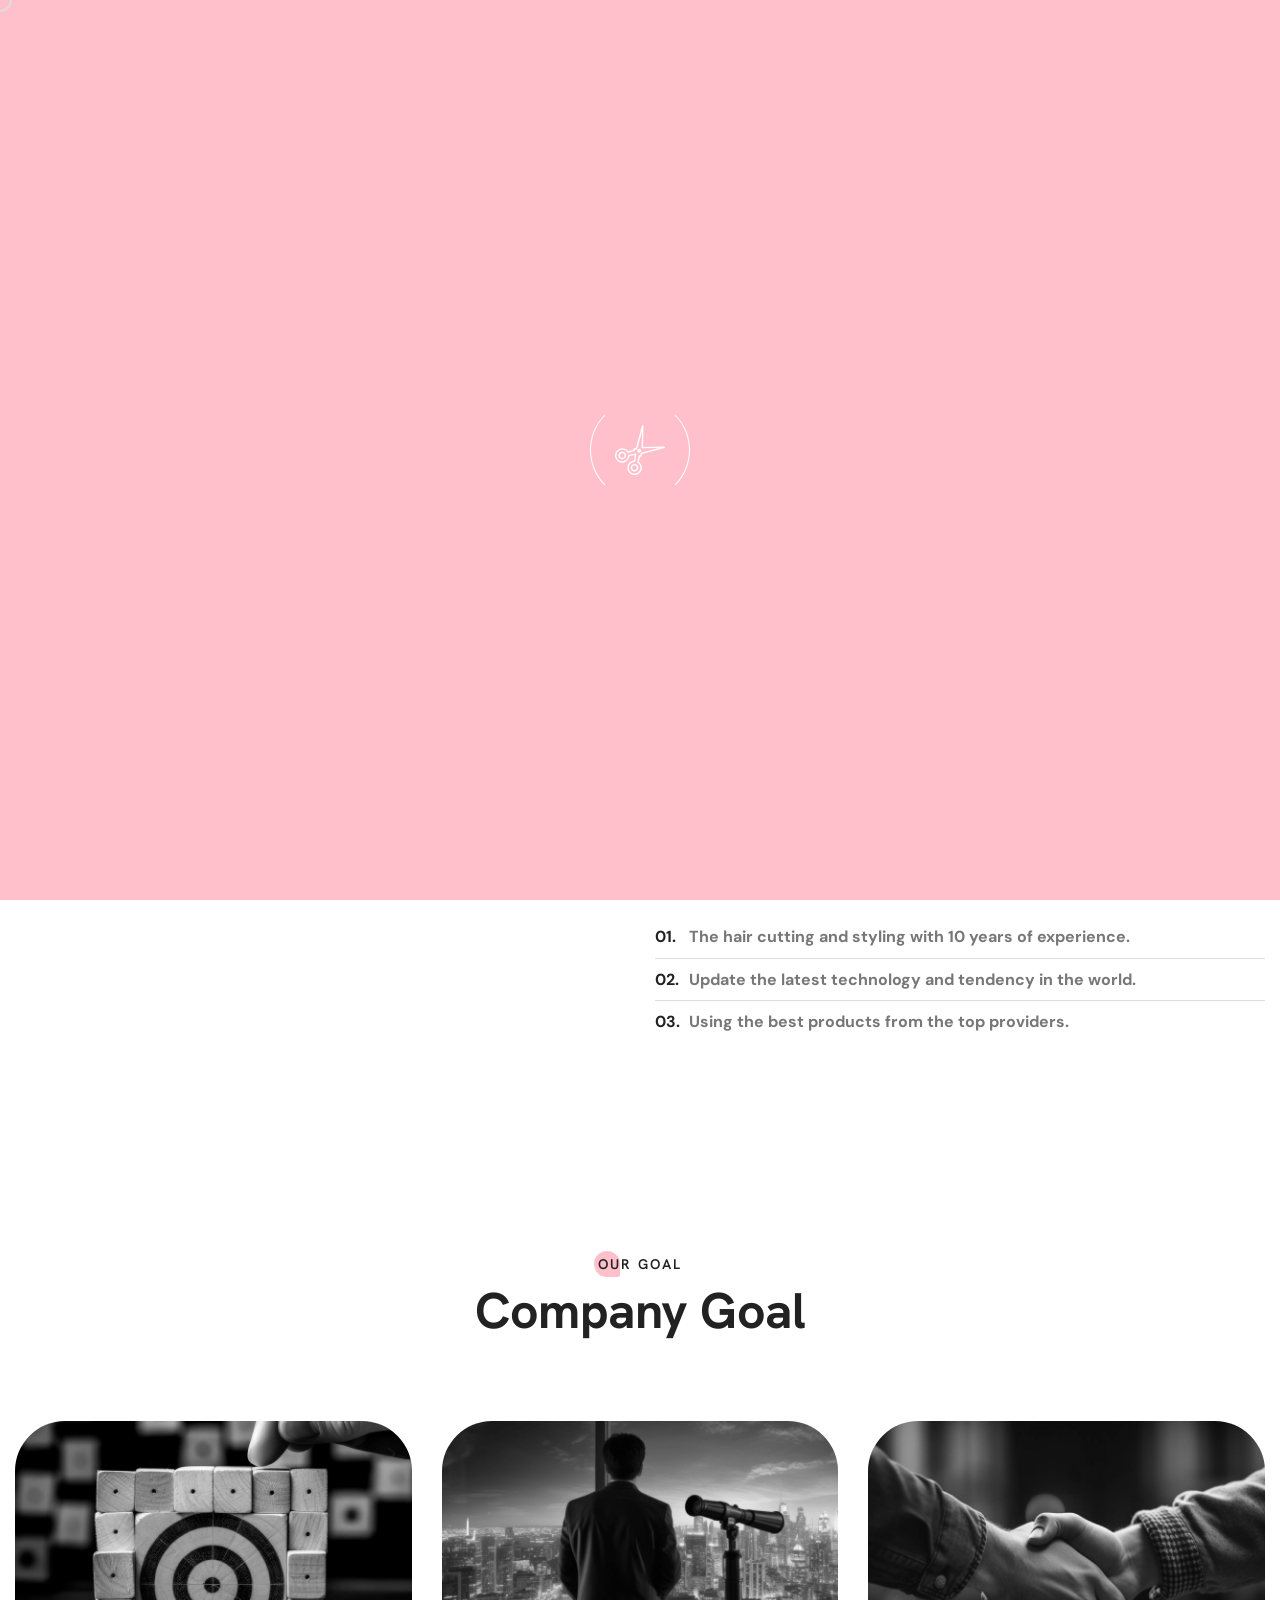
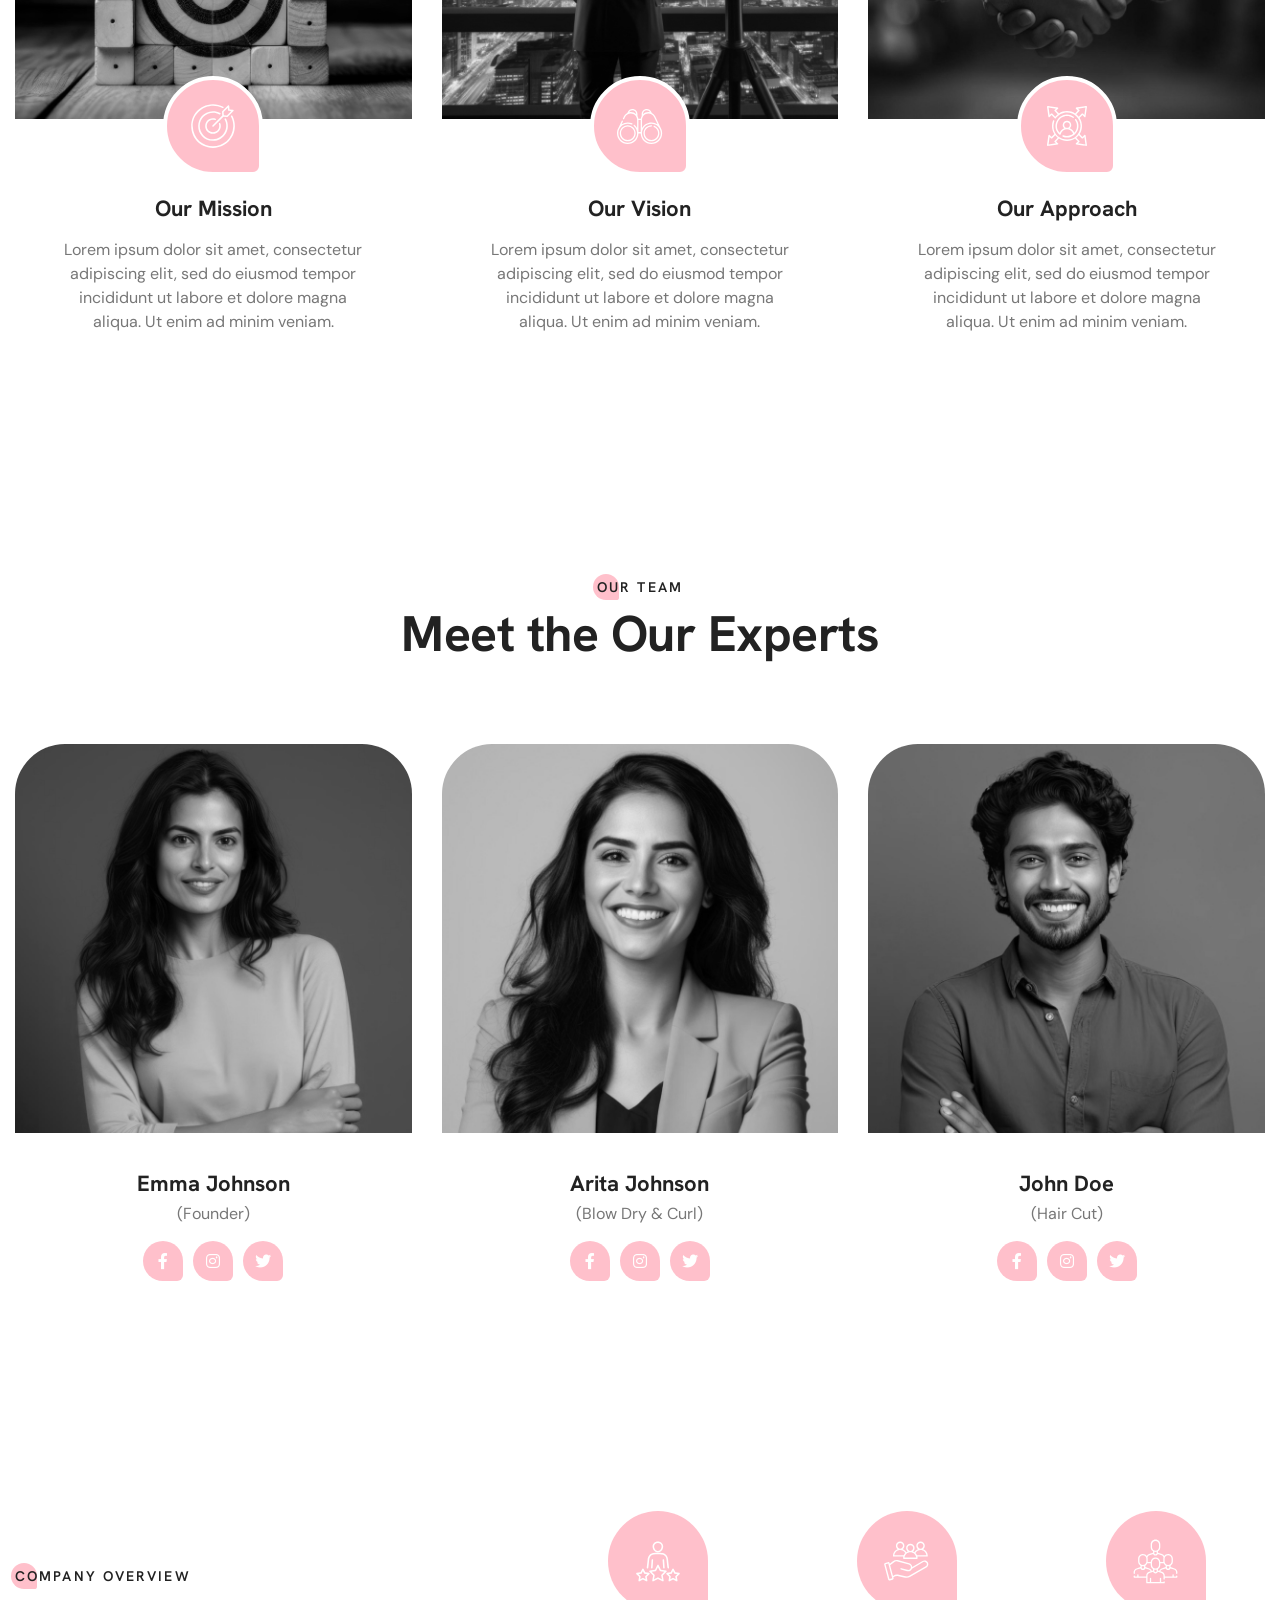
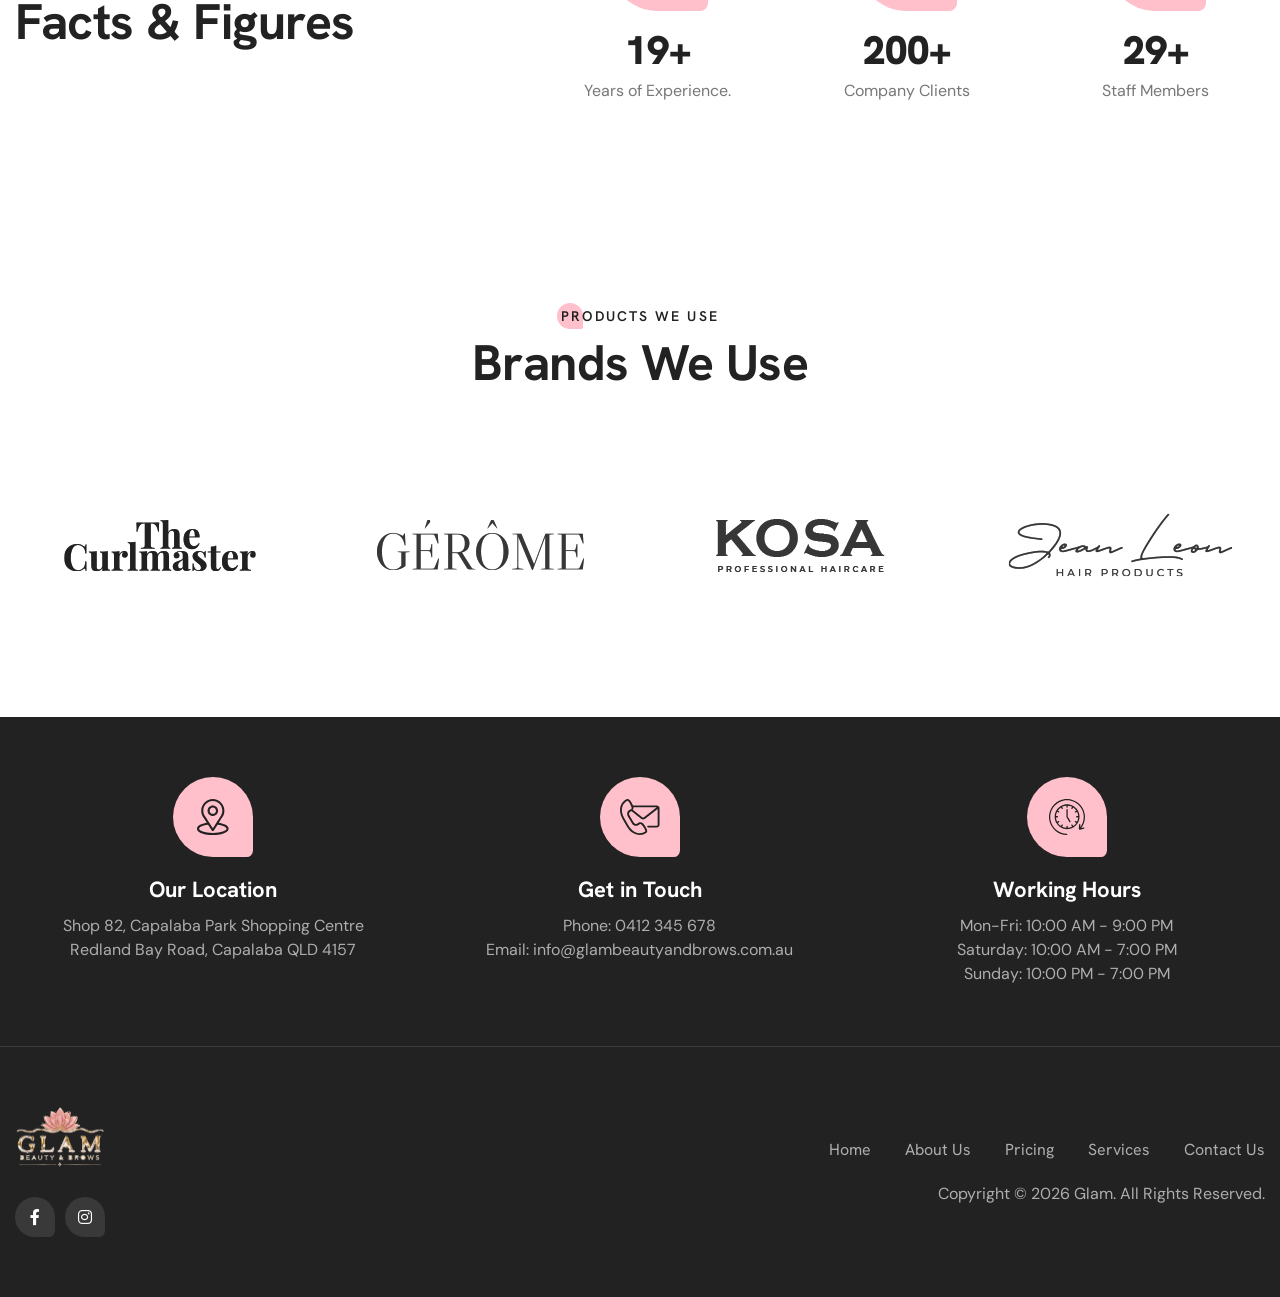
==== about.html @ 135f9e1b "Initial commit" ====
<!doctype html>
<html lang="zxx">
  <head>
    <!-- Meta -->
    <meta charset="utf-8" />
    <meta http-equiv="X-UA-Compatible" content="IE=edge" />
    <meta name="viewport" content="width=device-width, initial-scale=1.0" />
    <meta
      name="description"
      content="Learn about Glam Beauty & Brows — our story, mission, vision and the expert team behind your favorite beauty salon."
    />
    <meta name="keywords" content="" />
    <meta name="author" content="Digital Marketers Perth" />
    <!-- Page Title -->
    <title>Glam - Beauty & Brows</title>
    <!-- Favicon Icon -->
    <link rel="shortcut icon" type="image/x-icon" href="images/Glam Logo.png" />
    <!-- Google Fonts css-->
    <link rel="preconnect" href="https://fonts.googleapis.com" />
    <link rel="preconnect" href="https://fonts.gstatic.com" crossorigin="" />
    <link
      href="https://fonts.googleapis.com/css2?family=DM+Sans:opsz,wght@9..40,400;9..40,500;9..40,600;9..40,700&amp;family=Hanken+Grotesk:wght@400;500;600;700&amp;display=swap"
      rel="stylesheet"
    />
    <!-- Bootstrap css -->
    <link href="css/bootstrap.min.css" rel="stylesheet" media="screen" />
    <!-- SlickNav css -->
    <link href="css/slicknav.min.css" rel="stylesheet" />
    <!-- Swiper css -->
    <link rel="stylesheet" href="css/swiper-bundle.min.css" />
    <!-- Font Awesome icon css-->
    <link href="css/all.min.css" rel="stylesheet" media="screen" />
    <!-- Animated css -->
    <link href="css/animate.css" rel="stylesheet" />
    <!-- Magnific css -->
    <link href="css/magnific-popup.css" rel="stylesheet" />
    <!-- Main custom css -->
    <link href="css/custom.css" rel="stylesheet" media="screen" />
    <!-- HTML5 shim and Respond.js for IE8 support of HTML5 elements and media queries -->
    <!-- WARNING: Respond.js doesn't work if you view the page via file:// -->
    <!--[if lt IE 9]>
      <script src="https://oss.maxcdn.com/html5shiv/3.7.2/html5shiv.min.js"></script>
      <script src="https://oss.maxcdn.com/respond/1.4.2/respond.min.js"></script>
    <![endif]-->
  </head>

  <body class="tt-magic-cursor">
    <!-- Preloader Start -->
    <div class="preloader">
      <div class="loading-container">
        <div class="loading"></div>
        <div id="loading-icon"><img src="images/loader.svg" alt="" /></div>
      </div>
    </div>
    <!-- Preloader End -->

    <!-- Magic Cursor Start -->
    <div id="magic-cursor">
      <div id="ball"></div>
    </div>
    <!-- Magic Cursor End -->

    <!-- Header Start -->
    <header class="main-header">
      <div class="header-sticky">
        <nav class="navbar navbar-expand-lg">
          <div class="container">
            <!-- Logo Start -->
            <a class="navbar-brand" href="index.html">
              <img src="images/Glam%20Logo.png" alt="Glam Beauty &amp; Brows" />
            </a>
            <!-- Logo End -->

            <!-- Main Menu start -->
            <div class="collapse navbar-collapse main-menu">
              <ul class="navbar-nav mr-auto" id="menu">
                <li class="nav-item"><a class="nav-link" href="./">Home</a></li>
                <li class="nav-item">
                  <a class="nav-link" href="about.html">About us</a>
                </li>
                <li class="nav-item">
                  <a class="nav-link" href="services.html">Services</a>
                </li>
                <li class="nav-item">
                  <a class="nav-link" href="pricing.html">Pricing</a>
                </li>
                <li class="nav-item">
                  <a class="nav-link" href="contact.html">Contact</a>
                </li>
                <li class="nav-item highlighted-menu">
                  <a class="nav-link" href="#">Book Now</a>
                </li>
              </ul>
            </div>
            <!-- Main Menu End -->

            <div class="navbar-toggle"></div>
          </div>
        </nav>

        <div class="responsive-menu"></div>
      </div>
    </header>
    <!-- Header End -->

    <!-- Page Header Section Start -->
    <div class="page-header">
      <div class="container">
        <div class="row align-items-center">
          <div class="col-md-8 order-md-1 order-2">
            <!-- Page Heading Start -->
            <div class="page-header-box">
              <h1 class="text-anime">About Us</h1>
              <ol class="breadcrumb wow fadeInUp" data-wow-delay="0.25s">
                <li class="breadcrumb-item"><a href="#">Home</a></li>
                <li class="breadcrumb-item active" aria-current="page">
                  About us
                </li>
              </ol>
            </div>
            <!-- Page Heading End -->
          </div>

          <div class="col-md-4 order-md-2 order-1">
            <!-- Page Header Right Icon Start -->
            <div
              class="page-header-icon-box wow fadeInUp"
              data-wow-delay="0.50s"
            >
              <div class="page-header-icon">
                <img src="images/icon-about.svg" alt="" />
              </div>
            </div>
            <!-- Page Header Right Icon End -->
          </div>
        </div>
      </div>
    </div>
    <!-- Page Header Section End -->

    <!-- About us Section Start -->
    <div class="about-us-section">
      <div class="container">
        <div class="row align-items-center">
          <div class="col-lg-6">
            <!-- About Left Image Start -->
            <div class="about-image">
              <div class="row">
                <div class="col-7">
                  <div class="about-img right-shape">
                    <figure class="reveal hover-anime">
                      <img src="images/about-img-1.jpg" alt="" />
                    </figure>
                  </div>
                </div>

                <div class="col-5">
                  <div class="about-year-image">
                    <div class="about-year">
                      <p>Since</p>
                      <h4 class="counter">1998</h4>
                    </div>

                    <div class="about-img left-shape">
                      <figure class="reveal hover-anime">
                        <img src="images/about-img-2.jpg" alt="" />
                      </figure>
                    </div>
                  </div>
                </div>
              </div>
            </div>
            <!-- About Left Image End -->
          </div>

          <div class="col-lg-6">
            <!-- Section Title Start -->
            <div class="section-title">
              <h3 class="wow fadeInUp">About Glam</h3>
              <h2 class="text-anime">
                Luxury Salon Where You Will Feel Unique
              </h2>
            </div>
            <!-- Section Title End -->

            <!-- About Content Start -->
            <div class="about-content wow fadeInUp" data-wow-delay="0.50s">
              <p>
                Sed risus ultricies tristique nulla aliquet enim tortor at
                auctor. Diam maecenas sed enim ut sem viverra. Eu consequat ac
                felis donec et. Natoque penatibus et magnis dis parturient
                montes nascetur.
              </p>

              <p>
                Tristique senectus et netus et malesuada fames ac. Malesuada
                fames ac turpis egestas maecenas.
              </p>

              <ul>
                <li>
                  <span>01.</span> The hair cutting and styling with 10 years of
                  experience.
                </li>
                <li>
                  <span>02.</span> Update the latest technology and tendency in
                  the world.
                </li>
                <li>
                  <span>03.</span> Using the best products from the top
                  providers.
                </li>
              </ul>
            </div>
            <!-- About Content End -->
          </div>
        </div>
      </div>
    </div>
    <!-- About us Section End -->

    <!-- Our Goal Section Start -->
    <div class="our-goal">
      <div class="container">
        <div class="row">
          <div class="col-md-12">
            <!-- Section Title Start -->
            <div class="section-title">
              <h3 class="wow fadeInUp">Our Goal</h3>
              <h2 class="text-anime">Company Goal</h2>
            </div>
            <!-- Section Title End -->
          </div>
        </div>

        <div class="row">
          <div class="col-lg-4">
            <!-- Goal Item Start -->
            <div class="goal-item wow fadeInUp" data-wow-delay="0.5s">
              <div class="goal-image">
                <figure class="hover-anime">
                  <img src="images/our-mission.jpg" alt="" />
                </figure>
              </div>

              <div class="goal-content">
                <div class="goal-icon">
                  <img src="images/icon-mission.svg" alt="" />
                </div>

                <h3>Our Mission</h3>
                <p>
                  Lorem ipsum dolor sit amet, consectetur adipiscing elit, sed
                  do eiusmod tempor incididunt ut labore et dolore magna aliqua.
                  Ut enim ad minim veniam.
                </p>
              </div>
            </div>
            <!-- Goal Item End -->
          </div>

          <div class="col-lg-4">
            <!-- Goal Item Start -->
            <div class="goal-item wow fadeInUp" data-wow-delay="0.75s">
              <div class="goal-image">
                <figure class="hover-anime">
                  <img src="images/our-vision.jpg" alt="" />
                </figure>
              </div>

              <div class="goal-content">
                <div class="goal-icon">
                  <img src="images/icon-vision.svg" alt="" />
                </div>

                <h3>Our Vision</h3>
                <p>
                  Lorem ipsum dolor sit amet, consectetur adipiscing elit, sed
                  do eiusmod tempor incididunt ut labore et dolore magna aliqua.
                  Ut enim ad minim veniam.
                </p>
              </div>
            </div>
            <!-- Goal Item End -->
          </div>

          <div class="col-lg-4">
            <!-- Goal Item Start -->
            <div class="goal-item wow fadeInUp" data-wow-delay="1.0s">
              <div class="goal-image">
                <figure class="hover-anime">
                  <img src="images/our-approach.jpg" alt="" />
                </figure>
              </div>

              <div class="goal-content">
                <div class="goal-icon">
                  <img src="images/icon-approach.svg" alt="" />
                </div>

                <h3>Our Approach</h3>
                <p>
                  Lorem ipsum dolor sit amet, consectetur adipiscing elit, sed
                  do eiusmod tempor incididunt ut labore et dolore magna aliqua.
                  Ut enim ad minim veniam.
                </p>
              </div>
            </div>
            <!-- Goal Item End -->
          </div>
        </div>
      </div>
    </div>
    <!-- Our Goal Section End -->

    <!-- Our Team Section Start -->
    <div class="our-team">
      <div class="container">
        <div class="row">
          <div class="col-md-12">
            <!-- Section Title Start -->
            <div class="section-title">
              <h3 class="wow fadeInUp">Our Team</h3>
              <h2 class="text-anime">Meet the Our Experts</h2>
            </div>
            <!-- Section Title End -->
          </div>
        </div>

        <div class="row">
          <div class="col-lg-4">
            <!-- Team Item Start -->
            <div class="team-item wow fadeInUp" data-wow-delay="0.5s">
              <div class="team-image">
                <figure class="hover-anime">
                  <img src="images/team-1.jpg" alt="" />
                </figure>
              </div>

              <div class="team-info">
                <h3>Emma Johnson</h3>
                <p>(Founder)</p>
                <div class="team-social-links">
                  <ul>
                    <li>
                      <a href="#"><i class="fab fa-facebook-f"></i></a>
                    </li>
                    <li>
                      <a href="#"><i class="fab fa-instagram"></i></a>
                    </li>
                    <li>
                      <a href="#"><i class="fab fa-twitter"></i></a>
                    </li>
                  </ul>
                </div>
              </div>
            </div>
            <!-- Team Item End -->
          </div>

          <div class="col-lg-4">
            <!-- Team Item Start -->
            <div class="team-item wow fadeInUp" data-wow-delay="0.75s">
              <div class="team-image">
                <figure class="hover-anime">
                  <img src="images/team-2.jpg" alt="" />
                </figure>
              </div>

              <div class="team-info">
                <h3>Arita Johnson</h3>
                <p>(Blow Dry &amp; Curl)</p>
                <div class="team-social-links">
                  <ul>
                    <li>
                      <a href="#"><i class="fab fa-facebook-f"></i></a>
                    </li>
                    <li>
                      <a href="#"><i class="fab fa-instagram"></i></a>
                    </li>
                    <li>
                      <a href="#"><i class="fab fa-twitter"></i></a>
                    </li>
                  </ul>
                </div>
              </div>
            </div>
            <!-- Team Item End -->
          </div>

          <div class="col-lg-4">
            <!-- Team Item Start -->
            <div class="team-item wow fadeInUp" data-wow-delay="1.0s">
              <div class="team-image">
                <figure class="hover-anime">
                  <img src="images/team-3.jpg" alt="" />
                </figure>
              </div>

              <div class="team-info">
                <h3>John Doe</h3>
                <p>(Hair Cut)</p>
                <div class="team-social-links">
                  <ul>
                    <li>
                      <a href="#"><i class="fab fa-facebook-f"></i></a>
                    </li>
                    <li>
                      <a href="#"><i class="fab fa-instagram"></i></a>
                    </li>
                    <li>
                      <a href="#"><i class="fab fa-twitter"></i></a>
                    </li>
                  </ul>
                </div>
              </div>
            </div>
            <!-- Team Item End -->
          </div>
        </div>
      </div>
    </div>
    <!-- Our Team Section End -->

    <!-- Facts Section Start -->
    <div class="fun-facts">
      <div class="container">
        <div class="row align-items-center">
          <div class="col-lg-5">
            <!-- Section Title Start -->
            <div class="section-title">
              <h3 class="wow fadeInUp">Company Overview</h3>
              <h2 class="text-anime">Facts &amp; Figures</h2>
            </div>
            <!-- Section Title End -->
          </div>

          <div class="col-lg-7">
            <div class="facts-counter">
              <div class="row">
                <div class="col-md-4">
                  <!-- Counter Item Start -->
                  <div class="facts-item wow fadeInUp" data-wow-delay="0.5s">
                    <div class="icon-box">
                      <img src="images/counter-1.svg" alt="" />
                    </div>

                    <h3><span class="counter">19</span>+</h3>
                    <p>Years of Experience.</p>
                  </div>
                  <!-- Counter Item End -->
                </div>

                <div class="col-md-4">
                  <!-- Counter Item Start -->
                  <div class="facts-item wow fadeInUp" data-wow-delay="0.75s">
                    <div class="icon-box">
                      <img src="images/counter-2.svg" alt="" />
                    </div>

                    <h3><span class="counter">200</span>+</h3>
                    <p>Company Clients</p>
                  </div>
                  <!-- Counter Item End -->
                </div>

                <div class="col-md-4">
                  <!-- Counter Item Start -->
                  <div class="facts-item wow fadeInUp" data-wow-delay="1.0s">
                    <div class="icon-box">
                      <img src="images/counter-3.svg" alt="" />
                    </div>

                    <h3><span class="counter">29</span>+</h3>
                    <p>Staff Members</p>
                  </div>
                  <!-- Counter Item End -->
                </div>
              </div>
            </div>
          </div>
        </div>
      </div>
    </div>
    <!-- Facts Section End -->

    <!-- We Use Section Start -->
    <div class="we-use">
      <div class="container">
        <div class="row">
          <div class="col-md-12">
            <!-- Section Title Start -->
            <div class="section-title">
              <h3 class="wow fadeInUp">Products We Use</h3>
              <h2 class="text-anime">Brands We Use</h2>
            </div>
            <!-- Section Title End -->
          </div>
        </div>

        <div class="row">
          <div class="col-md-3 col-6">
            <!-- Brand Logo Start -->
            <div class="brand-logo wow fadeInUp" data-wow-delay=".5s">
              <img src="images/brand-1.png" alt="" />
            </div>
            <!-- Brand Logo End -->
          </div>

          <div class="col-md-3 col-6">
            <!-- Brand Logo Start -->
            <div class="brand-logo wow fadeInUp" data-wow-delay="0.75s">
              <img src="images/brand-2.png" alt="" />
            </div>
            <!-- Brand Logo End -->
          </div>

          <div class="col-md-3 col-6">
            <!-- Brand Logo Start -->
            <div class="brand-logo wow fadeInUp" data-wow-delay="1.0s">
              <img src="images/brand-3.png" alt="" />
            </div>
            <!-- Brand Logo End -->
          </div>

          <div class="col-md-3 col-6">
            <!-- Brand Logo Start -->
            <div class="brand-logo wow fadeInUp" data-wow-delay="1.25s">
              <img src="images/brand-4.png" alt="" />
            </div>
            <!-- Brand Logo End -->
          </div>
        </div>
      </div>
    </div>
    <!-- We Use Section End -->

    <!-- Footer Start -->
    <footer class="footer">
      <!-- Footer Contact Information Section Start -->
      <div class="footer-contact-information">
        <div class="container">
          <div class="row">
            <div class="col-md-4">
              <!-- Footer Contact Info Box Start -->
              <div class="contact-info-item wow fadeInUp">
                <div class="icon-box">
                  <img src="images/icon-location.svg" alt="" />
                </div>

                <h3>Our Location</h3>
                <p>
                  Shop 82, Capalaba Park Shopping Centre<br />Redland Bay Road,
                  Capalaba QLD 4157
                </p>
              </div>
              <!-- Footer Contact Info Box End -->
            </div>

            <div class="col-md-4">
              <!-- Footer Contact Info Box Start -->
              <div
                class="contact-info-item wow fadeInUp"
                data-wow-delay="0.25s"
              >
                <div class="icon-box">
                  <img src="images/icon-email-phone.svg" alt="" />
                </div>

                <h3>Get in Touch</h3>
                <p>
                  Phone: 0412 345 678 <br />Email:
                  info@glambeautyandbrows.com.au
                </p>
              </div>
              <!-- Footer Contact Info Box End -->
            </div>

            <div class="col-md-4">
              <!-- Footer Contact Info Box Start -->
              <div class="contact-info-item wow fadeInUp" data-wow-delay="0.5s">
                <div class="icon-box">
                  <img src="images/icon-working-hours.svg" alt="" />
                </div>

                <h3>Working Hours</h3>
                <p>
                  Mon-Fri: 10:00 AM - 9:00 PM <br />Saturday: 10:00 AM - 7:00 PM
                  <br />Sunday: 10:00 PM - 7:00 PM
                </p>
              </div>
              <!-- Footer Contact Info Box End -->
            </div>
          </div>
        </div>
      </div>
      <!-- Footer Contact Information Section End -->

      <!-- Main Footer Start -->
      <div class="footer-main">
        <div class="container">
          <div class="row align-items-center">
            <div class="col-lg-5">
              <!-- Footer Logo Start -->
              <div class="footer-logo">
                <img src="images/logo-light.png" alt="" />
              </div>
              <!-- Footer Logo End -->

              <!-- Footer Social Icons Start -->
              <div class="footer-social">
                <ul>
                  <li>
                    <a
                      href="https://www.facebook.com/share/1JenP1cr3H/?mibextid=wwXIfr"
                      target="_blank"
                      rel="noopener noreferrer"
                      ><i class="fab fa-facebook-f"></i
                    ></a>
                  </li>
                  <li>
                    <a
                      href="https://www.instagram.com/glam.beautyandbrows?stkn=MWQxaG5vMnYycDNueA==&amp;utm_source=ig_contact_invite"
                      target="_blank"
                      rel="noopener noreferrer"
                      ><i class="fab fa-instagram"></i
                    ></a>
                  </li>
                </ul>
              </div>
              <!-- Footer Social Icons End -->
            </div>

            <div class="col-lg-7">
              <!-- Footer Menu Start -->
              <div class="footer-menu">
                <ul>
                  <li><a href="./">Home</a></li>
                  <li><a href="about.html">About Us</a></li>
                  <li><a href="pricing.html">Pricing</a></li>
                  <li><a href="services.html">Services</a></li>
                  <li><a href="contact.html">Contact Us</a></li>
                </ul>
              </div>
              <!-- Footer Menu End -->

              <!-- Footer Copyright Start -->
              <div class="copyright">
                <p>Copyright © 2026 Glam. All Rights Reserved.</p>
              </div>
              <!-- Footer Copyright End -->
            </div>
          </div>
        </div>
      </div>
      <!-- Main Footer End -->
    </footer>
    <!-- Footer End -->

    <!-- Jquery Library File -->
    <script src="js/jquery-3.7.1.min.js"></script>
    <!-- Bootstrap js file -->
    <script src="js/bootstrap.min.js"></script>
    <!-- Validator js file -->
    <script src="js/validator.min.js"></script>
    <!-- SlickNav js file -->
    <script src="js/jquery.slicknav.js"></script>
    <!-- Swiper js file -->
    <script src="js/swiper-bundle.min.js"></script>
    <!-- Counter js file -->
    <script src="js/jquery.waypoints.min.js"></script>
    <script src="js/jquery.counterup.min.js"></script>
    <!-- Magnific js file -->
    <script src="js/jquery.magnific-popup.min.js"></script>
    <!-- SmoothScroll -->
    <script src="js/SmoothScroll.js"></script>
    <!-- MagicCursor js file -->
    <script src="js/gsap.min.js"></script>
    <script src="js/magiccursor.js"></script>
    <!-- Text Effect js file -->
    <script src="js/splitType.js"></script>
    <script src="js/ScrollTrigger.min.js"></script>
    <!-- Wow js file -->
    <script src="js/wow.js"></script>
    <!-- Main Custom js file -->
    <script src="js/function.js"></script>
  </body>
</html>
---- css/custom.css ----
/* INDEX
----------------------------------------------------------------------------------------
01. Global Variables
02. General css
03. Header css
04. Hero css
05. Feature Ticker css
06. About us  css
07. Our Services css
08. Why Choose us css
09. Fun Facts Counter css
10. Photo Gallery css
11. Pricing css
12. Gift & Offers css
13. Testimonial css
14. Latest Posts css
15. Footer css
16. About us Page css
17. Services Page css
18. Service Single css
19. Contact us css
20. Blog Archive css
21. Blog Single css
22. Pricing Page css
23. FAQs Page css
24. Page Not Found css
25. Responsive css
-------------------------------------------------------------------------------------- */

/************************************/
/****    01. Global Variables    ****/
/************************************/

:root {
  --primary-color: #222222;
  --accent-color: #ffc0cb;
  --dark-primary-color: #ffffff;
  --secondary-color: #ffffff;
  --text-color: #777777;
  --divider-color: #dddddd;
  --dark-text-color: #aeaeae;
  --dark-divider-color: rgba(255, 255, 255, 0.1);
  --error-color: rgb(230, 87, 87);
  --accent-font: "Hanken Grotesk", sans-serif;
  --default-font: "DM Sans", sans-serif;
  --transition: all 0.3s ease-in-out;
  --image-filter: grayscale(100%);
  --image-filter-hover: grayscale(0);
  --ticker-gap: 40px;
  --photo-gap: 15px;
}

/************************************/
/**** 	   02. General css		 ****/
/************************************/

body {
  font-size: 16px;
  font-weight: 400;
  font-family: var(--default-font);
  color: var(--text-color);
  line-height: 1.6em;
  background-color: #ffffff;
}

p {
  line-height: 1.5em;
  margin-bottom: 1.5em;
}

h1,
h2,
h3,
h4,
h5,
h6 {
  font-family: var(--accent-font);
  margin-top: 0;
  font-weight: 700;
}

figure {
  display: inline-block;
  margin: 0;
  width: 100%;
}

img {
  max-width: 100%;
}

a {
  text-decoration: none;
}

a:hover {
  text-decoration: none;
  outline: 0;
}

a:focus {
  text-decoration: none;
  outline: 0;
}

.container {
  max-width: 1300px;
}

.container,
.container-fluid,
.container-lg,
.container-md,
.container-sm,
.container-xl,
.container-xxl {
  padding-right: 15px;
  padding-left: 15px;
}

.hover-anime {
  position: relative;
  overflow: hidden;
}

.hover-anime:after {
  position: absolute;
  top: 0;
  left: -75%;
  z-index: 2;
  display: block;
  content: "";
  width: 20%;
  height: 100%;
  background: linear-gradient(
    to right,
    rgba(255, 255, 255, 0) 0%,
    rgba(255, 255, 255, 0.1) 100%
  );
  transform: skewX(-25deg);
}

.hover-anime:hover:after {
  animation: shine 0.75s;
}

@keyframes shine {
  100% {
    left: 125%;
  }
}

.reveal {
  position: relative;
  display: -webkit-inline-box;
  display: -ms-inline-flexbox;
  display: inline-flex;
  visibility: hidden;
  overflow: hidden;
}

.reveal img {
  height: 100%;
  width: 100%;
  -o-object-fit: cover;
  object-fit: cover;
  -webkit-transform-origin: left;
  transform-origin: left;
}

.row {
  margin-right: -15px;
  margin-left: -15px;
}

.row > * {
  padding-right: 15px;
  padding-left: 15px;
}

.btn-default {
  display: inline-block;
  background: transparent;
  font-family: var(--accent-font);
  color: var(--primary-color);
  font-size: 16px;
  font-weight: 600;
  padding: 10px 30px;
  border: 2px solid var(--primary-color);
  border-radius: 30px;
  position: relative;
  overflow: hidden;
  z-index: 1;
  transition: var(--transition);
}

.home-page .btn-default {
  border-color: var(--accent-color);
}

.pricing-page .btn-default {
  border-color: var(--accent-color);
}

.btn-default:before {
  content: "";
  display: block;
  width: 0;
  position: absolute;
  top: 0;
  left: 0;
  bottom: 0;
  z-index: -1;
  background: var(--accent-color);
  border-radius: 30px;
  transition: var(--transition);
}

.btn-default.dark-bg:before {
  background: var(--accent-color);
}

.btn-default:hover {
  color: var(--primary-color);
}

.btn-default:hover:before {
  width: 100%;
}

.btn-default i {
  margin-left: 10px;
}

#magic-cursor {
  position: absolute;
  width: 24px !important;
  height: 24px !important;
  pointer-events: none;
  z-index: 1000000;
}

#ball {
  position: fixed;
  display: block;
  left: 0;
  top: 0;
  transform: translate(-50%, -50%);
  width: 24px !important;
  height: 24px !important;
  border: 2px solid var(--primary-color);
  border-radius: 50%;
  pointer-events: none;
  opacity: 1 !important;
  filter: invert(100);
}

.preloader {
  position: fixed;
  top: 0;
  left: 0;
  right: 0;
  bottom: 0;
  z-index: 1000;
  background-color: pink;
  display: flex;
  align-items: center;
  justify-content: center;
}

.loading-container,
.loading {
  height: 100px;
  position: relative;
  width: 100px;
  border-radius: 100%;
}

.loading-container {
  margin: 40px auto;
}

.loading {
  border: 1px solid transparent;
  border-color: transparent #fff transparent #fff;
  animation: rotate-loading 1.5s linear 0s infinite normal;
  transform-origin: 50% 50%;
}

.loading-container:hover .loading {
  border-color: transparent #e45635 transparent #e45635;
}

.loading-container:hover .loading,
.loading-container .loading {
  transition: all 0.5s ease-in-out;
}

#loading-icon {
  position: absolute;
  top: 50%;
  left: 50%;
  max-width: 50px;
  transform: translate(-50%, -50%);
}

@keyframes rotate-loading {
  0% {
    transform: rotate(0deg);
  }

  100% {
    transform: rotate(360deg);
  }
}

.section-title {
  text-align: center;
  margin-bottom: 80px;
}

.section-title h3 {
  display: inline-block;
  text-align: center;
  font-size: 14px;
  text-transform: uppercase;
  font-weight: 600;
  letter-spacing: 2.1px;
  color: var(--primary-color);
  position: relative;
  z-index: 2;
}

.section-title h3:before {
  content: "";
  display: block;
  width: 26px;
  height: 26px;
  background-color: pink;
  border-radius: 20px 20px 4px 20px;
  position: absolute;
  left: -4px;
  top: -5px;
  z-index: -1;
  animation: shapemove 2s infinite linear alternate;
}

@keyframes shapemove {
  50% {
    transform: translateX(10px);
  }
}

.section-title h1,
.section-title h2 {
  font-size: 50px;
  color: var(--primary-color);
  letter-spacing: -0.5px;
  line-height: 1.2em;
  margin-bottom: 0;
}

/************************************/
/**** 	   03. Header css		 ****/
/************************************/

header.main-header {
  position: relative;
}

header.main-header .header-sticky {
  padding: 25px 0;
  background: white;
  border-bottom: 1px solid rgba(34, 34, 34, 0.15);
  position: relative;
  top: 0;
  z-index: 100;
}

header.main-header .header-sticky.hide {
  transform: translateY(-100%);
  transition: var(--transition);
  padding: 15px 0;
}

header.main-header .header-sticky.active {
  position: fixed;
  top: 0;
  left: 0;
  right: 0;
  transform: translateY(0);
}

.navbar {
  padding: 0;
}

.navbar-brand {
  padding: 0;
}

.navbar-brand img {
  width: 110px;
  height: 110px;
  object-fit: contain;
}

.main-menu {
  font-family: var(--accent-font);
  justify-content: flex-end;
}

.main-menu ul {
  align-items: center;
}

.main-menu ul li {
  margin: 0 15px;
  position: relative;
}

.main-menu ul li.submenu > a:after {
  content: "\f107";
  font-family: "FontAwesome";
  font-weight: 900;
  font-size: 14px;
  margin-left: 8px;
}

.main-menu ul li a {
  font-size: 16px;
  font-weight: 500;
  padding: 10px 10px !important;
  color: var(--primary-color);
}

.main-menu ul li.highlighted-menu a {
  background-color: transparent;
  border: 2px solid pink;
  padding-left: 30px !important;
  padding-right: 30px !important;
  border-radius: 30px;
  font-size: 16px;
  font-weight: 600;
  overflow: hidden;
  position: relative;
  font-family: var(--accent-font);
  transition: var(--transition);
}

.main-menu ul li.highlighted-menu a:before {
  content: "";
  display: block;
  width: 0;
  position: absolute;
  top: 0;
  left: 0;
  bottom: 0;
  z-index: -1;
  background: var(--accent-color);
  border-radius: 30px;
  transition: var(--transition);
}

.main-menu ul li.highlighted-menu a:hover {
  color: var(--primary-color);
}

.main-menu ul li.highlighted-menu a:hover:before {
  width: 100%;
}

.main-menu ul li a:hover,
.main-menu ul li a:focus {
  color: var(--accent-color);
}

.main-menu ul ul {
  display: none;
  padding: 8px 0;
  margin: 0;
  list-style: none;
  width: 200px;
  border-radius: 6px 20px 20px 20px;
  position: absolute;
  left: 0;
  top: 100%;
  background-color: var(--dark-primary-color);
}

.main-menu ul ul ul {
  left: 100%;
  top: 0;
}

.main-menu ul ul li {
  margin: 0;
  padding: 0;
}

.main-menu ul ul li a {
  color: var(--primary-color);
  padding: 6px 20px !important;
}

.main-menu ul li:hover > ul {
  display: block;
}

.responsive-menu,
.navbar-toggle {
  display: none;
}

.responsive-menu {
  top: 15px;
  position: relative;
}

.slicknav_btn {
  background: none;
  border: 2px solid pink;
  padding: 6px 0 0;
  width: 42px;
  height: 42px;
  margin: 0;
  border-radius: 30px;
}

.slicknav_icon .slicknav_icon-bar {
  display: block;
  width: 100%;
  height: 3px;
  width: 22px;
  background-color: pink;
  margin: 4px auto !important;
}

.slicknav_menu {
  padding: 0;
  background: #ffc0cb;
}

.slicknav_nav {
  padding-top: 5px;
  padding-bottom: 5px;
}

.slicknav_nav li a {
  font-size: 16px;
  font-weight: 600;
  font-family: var(--accent-font);
  color: var(--primary-color);
}

.slicknav_nav a:hover,
.slicknav_nav .slicknav_row:hover {
  background-color: transparent;
  color: var(--accent-color);
}

.slicknav_arrow {
  font-size: 0 !important;
}

.slicknav_arrow:after {
  content: "\f105";
  font-family: "FontAwesome";
  font-weight: 900;
  font-size: 14px;
  margin-left: 8px;
}

/************************************/
/**** 	    04. Hero css		 ****/
/************************************/

.hero {
  --dark-primary-color: #222222;
  --dark-text-color: #595959;
  --dark-divider-color: rgba(34, 34, 34, 0.15);
  position: relative;
  padding: 100px 0 120px;
  background: #ffffff;
}

.scroll-down {
  position: absolute;
  bottom: 30px;
  left: 50%;
  display: block;
  width: 20px;
  height: 34px;
  border-radius: 10px;
  border: 1px solid var(--dark-text-color);
  transform: translate(-50%, 0);
}

.scroll-down span {
  display: block;
  position: absolute;
  width: 4px;
  height: 4px;
  border-radius: 50%;
  background: white;
  top: 6px;
  left: calc(50% - 2px);
  animation: downarrow 2s infinite linear alternate;
}

@keyframes downarrow {
  50% {
    transform: translateY(16px);
  }
}

.hero-content {
  padding-right: 60px;
}

.hero-content .section-title {
  text-align: left;
  margin-bottom: 30px;
}

.hero-content .section-title h3 {
  color: var(--dark-primary-color);
}

.hero-content .section-title h3:before {
  background-color: pink;
}

.hero-content .section-title h1 {
  color: var(--dark-primary-color);
}

.hero-content-body p {
  color: var(--dark-text-color);
}

.hero-content-body ul {
  padding: 0;
  margin: 0;
  list-style: none;
}

.hero-content-body ul li {
  font-size: 22px;
  font-weight: 600;
  border-bottom: 1px solid var(--dark-divider-color);
  padding: 12px 0;
  color: var(--dark-text-color);
}

.hero-content-body ul li:first-child {
  padding-top: 0;
}

.hero-content-body ul li:last-child {
  border-bottom: 0;
}

.hero-content-body .btn-default {
  margin-top: 10px;
}

.hero-content-footer {
  margin-top: 30px;
}

.hero-content-footer .btn-default {
  border-color: var(--accent-color);
  color: var(--primary-color);
  margin-right: 20px;
}

.hero-content-footer .btn-default:before {
  background: var(--accent-color);
}

.hero-content-footer .btn-default:hover {
  color: var(--primary-color);
}

.hero-image {
  text-align: right;
}

.hero-image figure {
  border-radius: 400px 400px 400px 50px;
  overflow: hidden;
  width: auto;
}

.hero-image img {
  aspect-ratio: 1/1;
  object-fit: cover;
  filter: var(--image-filter);
  transition: var(--transition);
}

.hero-image:hover img {
  filter: var(--image-filter-hover);
}

/*******************************************/
/**** 	    05. Feature Ticker css	 	****/
/*******************************************/

.features-ticker {
  background: var(--secondary-color);
  padding: 30px 0;
}

.features-ticker .container-fluid,
.features-ticker .container-fluid .row > * {
  padding-left: 0;
  padding-right: 0;
}

.features-ticker .container-fluid .row {
  margin-left: 0;
  margin-right: 0;
}

.feature-ticker-box {
  position: relative;
  display: flex;
  overflow: hidden;
  user-select: none;
  gap: var(--ticker-gap);
}

.feature-ticker-content {
  flex-shrink: 0;
  display: flex;
  gap: var(--ticker-gap);
  min-width: 100%;
  animation: scroll 24s linear infinite;
}

.feature-ticker-content ul {
  padding: 0;
  margin: 0;
  list-style: none;
  display: flex;
  gap: var(--ticker-gap);
}

.feature-ticker-content ul li {
  font-size: 26px;
  font-weight: 700;
  font-family: var(--accent-font);
  color: var(--primary-color);
  display: flex;
  align-items: center;
}

.feature-ticker-content ul li img {
  margin-right: 10px;
}

@keyframes scroll {
  from {
    transform: translateX(0);
  }
  to {
    transform: translateX(calc(-100% - var(--ticker-gap)));
  }
}

/*******************************************/
/**** 	    06. About us  css		 	****/
/*******************************************/

.about-us-section {
  padding: 100px 0;
}

.about-us-section .section-title {
  text-align: left;
  margin-bottom: 30px;
}

.about-content ul {
  padding: 0;
  margin: 0;
  list-style: none;
}

.about-content ul li {
  font-weight: 700;
  border-bottom: 1px solid var(--divider-color);
  padding: 8px 0;
}

.about-content ul li:first-child {
  padding-top: 0;
}

.about-content ul li:last-child {
  border-bottom: none;
}

.about-content ul li span {
  color: var(--primary-color);
  font-weight: 700;
  display: inline-block;
  min-width: 30px;
}

.about-content .btn-default {
  margin-top: 30px;
}

.about-year-image {
  display: flex;
  flex-wrap: wrap;
  align-content: space-between;
  height: 100%;
}

.about-year {
  width: 100%;
  padding: 9px;
  background-color: pink;
  text-align: center;
  border-radius: 50px 50px 0 50px;
  margin-bottom: 6px;
}

.about-year p {
  color: var(--dark-primary-color);
  margin-bottom: -10px;
  font-family: var(--accent-font);
  font-size: 26px;
  font-weight: 500;
}

.about-year h4 {
  color: var(--dark-primary-color);
  margin-bottom: 0;
  font-family: var(--accent-font);
  font-size: 56px;
  font-weight: 700;
  letter-spacing: -0.5px;
}

.about-image {
  padding-right: 20px;
}

.about-image .row {
  margin-left: -8px;
  margin-right: -8px;
}

.about-image .row > * {
  padding-left: 8px;
  padding-right: 8px;
}

.about-img {
  width: 100%;
}

.about-img img {
  width: 100%;
  filter: var(--image-filter);
}

.about-image:hover img {
  filter: var(--image-filter-hover);
}

.about-img.right-shape {
  border-radius: 50px 50px 0 50px;
  overflow: hidden;
  line-height: 0;
}

.about-img.left-shape {
  border-radius: 50px 50px 50px 0;
  overflow: hidden;
  line-height: 0;
}

/*******************************************/
/**** 	    07. Our Services css 	 	****/
/*******************************************/

.home-services {
  background: var(--secondary-color);
  padding: 100px 0;
}

.service-item-layout1 {
  text-align: center;
  padding: 0 50px;
  position: relative;
}

.service-item-layout1:after {
  content: "";
  display: block;
  width: 1px;
  height: 70%;
  top: 15%;
  right: -15px;
  position: absolute;
  background-color: var(--divider-color);
}

.home-services .row [class*="col-"]:last-child .service-item-layout1::after {
  display: none;
}

.service-item-layout1 .service-icon {
  width: 100%;
  display: flex;
  max-width: 100px;
  aspect-ratio: 1/1;
  height: auto;
  justify-content: center;
  align-items: center;
  background: var(--accent-color);
  border-radius: 50px 50px 50px 6px;
  margin: 0 auto 25px;
  transition: var(--transition);
}

.service-item-layout1 .service-icon img {
  max-width: 50%;
}

.service-item-layout1 h3 {
  font-size: 22px;
  font-weight: 700;
  color: var(--primary-color);
  margin-bottom: 15px;
}

.service-item-layout1 p {
  margin-bottom: 0;
}

.service-item-layout1:hover .service-icon {
  transform: scale(0.9);
}

/*******************************************/
/**** 	    08. Why Choose us css 	 	****/
/*******************************************/

.why-choose-us {
  padding: 100px 0;
}

.why-choose-us .section-title {
  text-align: left;
  margin-bottom: 50px;
}

.whyus-content {
  padding-right: 40px;
}

.whyus-feature-item {
  display: flex;
  flex-wrap: wrap;
  align-items: center;
  padding-bottom: 25px;
  border-bottom: 1px solid var(--divider-color);
  margin-bottom: 25px;
}

.whyus-feature-item:last-child {
  border-bottom: none;
  margin-bottom: 0;
  padding-bottom: 0;
}

.whyus-feature-item .whyus-icon {
  width: 100px;
  height: 100px;
  margin-right: 30px;
  background: pink;
  display: flex;
  align-items: center;
  justify-content: center;
  border-radius: 50px 50px 10px 50px;
  transition: var(--transition);
}

.whyus-feature-item:hover .whyus-icon {
  transform: scale(0.9);
}

.whyus-feature-item .whyus-icon img {
  max-width: 50%;
}

.whyus-desc {
  width: calc(100% - 130px);
}

.whyus-desc h3 {
  font-size: 22px;
  font-weight: 700;
  color: var(--primary-color);
  margin-bottom: 10px;
}

.whyus-desc p {
  margin-bottom: 0;
}

.why-choose-us-video {
  position: relative;
}

.why-choose-us-video .video-image img {
  width: 100%;
  aspect-ratio: 1/1;
  object-fit: cover;
  border-radius: 800px 800px 800px 50px;
  filter: var(--image-filter);
  transition: var(--transition);
}

.why-choose-us-video:hover img {
  filter: var(--image-filter-hover);
}

.video-play-button {
  position: absolute;
  top: 50%;
  left: 50%;
  transform: translate(-50%, -50%);
}

.video-play-button a {
  display: inline-block;
  position: relative;
  font-size: 80px;
  height: 80px;
  border-radius: 50%;
  text-align: center;
}

.video-play-button a img {
  width: 80px;
}

.video-play-button a:before {
  content: "";
  position: absolute;
  top: -30%;
  left: -30%;
  width: 160%;
  height: 160%;
  border: 2px solid var(--secondary-color);
  border-radius: 50%;
  transform: scale(0.6);
  z-index: -1;
  animation: border-zooming 1s infinite linear;
}

.video-play-button a:after {
  content: "";
  position: absolute;
  top: -30%;
  left: -30%;
  width: 160%;
  height: 160%;
  border: 2px solid var(--secondary-color);
  border-radius: 50%;
  transform: scale(0.6);
  z-index: -1;
  animation: border-zooming 1s infinite linear;
  animation-delay: 0.3s;
}

@keyframes border-zooming {
  100% {
    transform: scale(1);
    opacity: 0;
  }
}

/*******************************************/
/**** 	  09. Fun Facts Counter css 	****/
/*******************************************/

.fun-facts {
  background: var(--secondary-color);
  padding: 100px 0;
}

.fun-facts .section-title {
  text-align: left;
  margin-bottom: 0;
}

.facts-item {
  text-align: center;
}

.facts-item .icon-box {
  width: 100px;
  height: 100px;
  display: flex;
  align-items: center;
  justify-content: center;
  background-color: pink;
  margin: 0 auto 15px;
  border-radius: 50px 50px 8px 50px;
  transition: var(--transition);
}

.facts-item:hover .icon-box {
  transform: scale(0.9);
}

.facts-item .icon-box img {
  width: 45%;
}

.facts-item h3 {
  font-size: 40px;
  font-weight: 900;
  color: var(--primary-color);
  margin-bottom: 5px;
}

.facts-item p {
  margin-bottom: 0;
}

/*******************************************/
/**** 	  	10. Photo Gallery css   	****/
/*******************************************/

.photo-gallery {
  padding: 100px 0;
}

.photo-gallery .container-fluid,
.photo-gallery .container-fluid .row > * {
  padding-left: 0;
  padding-right: 0;
}

.photo-gallery .container-fluid .row {
  margin-left: 0;
  margin-right: 0;
}

.photo-gallery-ticker {
  position: relative;
  display: flex;
  overflow: hidden;
  user-select: none;
  gap: var(--photo-gap);
}

.photo-gallery-content {
  flex-shrink: 0;
  display: flex;
  flex-wrap: wrap;
  gap: var(--photo-gap);
  min-width: 100%;
  animation: photoscroll 24s linear infinite;
}

.photo-gallery-item {
  width: 100%;
  max-width: 390px;
}

.photo-gallery-item img {
  width: 100%;
  filter: var(--image-filter);
  border-radius: 50px 50px 50px 10px;
  transition: var(--transition);
}

.photo-gallery-item img:hover {
  filter: var(--image-filter-hover);
}

@keyframes photoscroll {
  from {
    transform: translateX(0);
  }
  to {
    transform: translateX(calc(-100% - var(--photo-gap)));
  }
}

/***********************************/
/**** 	  	11. Pricing css	   	****/
/***********************************/

.pricing {
  background: var(--secondary-color);
  padding: 100px 0 70px;
}

.pricing-item {
  background: var(--dark-primary-color);
  padding: 40px;
  margin-bottom: 30px;
  display: flex;
  flex-wrap: wrap;
  border-radius: 50px 50px 10px 50px;
  overflow: hidden;
  position: relative;
}

.pricing-item:before {
  content: "";
  position: absolute;
  top: 0;
  left: 0;
  bottom: 0;
  width: 0%;
  border-radius: 80px;
  opacity: 0;
  background: var(--primary-color);
  transition: var(--transition);
}

.pricing-item .pricing-info {
  width: calc(100% - 100px);
  margin-right: 20px;
  position: relative;
  z-index: 1;
}

.pricing-item .pricing-info h3 {
  font-size: 22px;
  font-weight: 700;
  margin-bottom: 10px;
  color: var(--primary-color);
}

.pricing-item .pricing-info p {
  margin-bottom: 0;
}

.pricing-item .pricing-price {
  width: 80px;
  height: 80px;
  display: flex;
  align-items: center;
  justify-content: center;
  background-color: var(--primary-color);
  border-radius: 50px 50px 50px 8px;
  position: relative;
  z-index: 1;
  transition: var(--transition);
}

.pricing-item .pricing-price p {
  display: block;
  margin: 0;
  font-size: 26px;
  font-family: var(--accent-font);
  color: var(--dark-primary-color);
  font-weight: 700;
  transition: var(--transition);
}

.pricing-item:hover:before {
  width: 100%;
  border-radius: 0;
  opacity: 1;
}

.pricing-item:hover .pricing-info h3 {
  color: var(--dark-primary-color);
}

.pricing-item:hover .pricing-info p {
  color: var(--dark-text-color);
}

.pricing-item:hover .pricing-price {
  background: var(--dark-primary-color);
}

.pricing-item:hover .pricing-price p {
  color: var(--primary-color);
}

/*******************************************/
/**** 	  	12. Gift & Offers css   	****/
/*******************************************/

.gift-cards {
  padding: 100px 0;
}

.gift-box {
  background: var(--secondary-color);
  padding: 50px;
  display: flex;
  flex-wrap: wrap;
  border-radius: 50px 50px 10px 50px;
  justify-content: space-between;
  align-items: center;
  overflow: hidden;
}

.gift-box.left-shape {
  border-radius: 50px 50px 50px 10px;
}

.gift-box .gift-content {
  width: calc(100% - 250px);
}

.gift-box .gift-content h3 {
  font-size: 22px;
  color: var(--primary-color);
  margin-bottom: 15px;
}

.gift-box .gift-image {
  width: 230px;
}

.gift-box .gift-image img {
  margin-top: -30px;
  margin-bottom: -50px;
  position: relative;
  right: -20px;
  filter: var(--image-filter);
  transition: var(--transition);
}

.gift-box:hover img {
  filter: var(--image-filter-hover);
}

/*******************************************/
/**** 	  	13. Testimonial css		  	****/
/*******************************************/

.testimonials {
  padding: 100px 0;
  background: var(--secondary-color);
}

.testimonial-slide {
  background: var(--dark-primary-color);
  padding: 40px;
  border-radius: 50px 50px 10px 50px;
}

.testimonial-header {
  display: flex;
  flex-wrap: wrap;
  align-items: center;
  margin-bottom: 30px;
  position: relative;
}

.testimonial-header:after {
  content: "";
  display: block;
  width: 70px;
  height: 50px;
  position: absolute;
  top: 0px;
  right: 0px;
  opacity: 0.1;
  background: url(../images/icon-quote.svg) no-repeat top right;
  background-size: 100% auto;
  transition: var(--transition);
}

.testimonial-slide:hover .testimonial-header:after {
  opacity: 1;
}

.testimonial-header .author-img {
  width: 100px;
  margin-right: 30px;
}

.testimonial-header .author-img img {
  width: 100%;
  aspect-ratio: 1/1;
  object-fit: cover;
  border-radius: 50px 50px 8px 50px;
  filter: var(--image-filter);
  transition: var(--transition);
}

.testimonial-slide:hover .author-img img {
  filter: var(--image-filter-hover);
}

.testimonial-header .author-info {
  width: calc(100% - 130px);
}

.testimonial-header .author-info h3 {
  font-size: 22px;
  color: var(--primary-color);
  margin-bottom: 5px;
}

.testimonial-content p:last-child {
  margin-bottom: 0;
}

.testimonial-carousel .swiper-pagination {
  position: relative;
  bottom: 0;
  margin-top: 30px;
}

.testimonial-carousel .swiper-pagination .swiper-pagination-bullet {
  width: 15px;
  height: 15px;
  background: none;
  border: 2px solid var(--divider-color);
  opacity: 1;
  transition: var(--transition);
}

.testimonial-carousel .swiper-pagination .swiper-pagination-bullet-active {
  border-color: var(--primary-color);
}

/*******************************************/
/**** 	  	14. Latest Posts css	  	****/
/*******************************************/

.latest-posts {
  padding: 100px 0;
}

.post-item {
  background: var(--secondary-color);
  border-radius: 50px 50px 10px 50px;
  overflow: hidden;
  position: relative;
}

.post-item a {
  color: inherit;
}

.post-item .post-featured-image img {
  filter: var(--image-filter);
  transition: var(--transition);
}

.post-item:hover .post-featured-image img {
  transform: scale(1.2);
}

.post-item:hover .post-featured-image .hover-anime:after {
  animation: shine 0.75s;
}

.post-header {
  padding: 30px 60px 30px 30px;
}

.post-header h3 {
  font-size: 22px;
  color: var(--primary-color);
}

.post-header .post-meta ul {
  padding: 0;
  margin: 0;
}

.post-header .post-meta ul li {
  display: inline-block;
}

.post-readmore a {
  position: absolute;
  right: 10px;
  bottom: 10px;
  width: 44px;
  height: 44px;
  background: var(--accent-color);
  display: flex;
  align-items: center;
  justify-content: center;
  border-radius: 30px 30px 4px 30px;
}

.post-readmore a img {
  transition: var(--transition);
}

.post-item:hover .post-featured-image img {
  filter: var(--image-filter-hover);
}

.post-item:hover .post-readmore img {
  transform: rotate(45deg);
}

/*******************************************/
/**** 	  		15. Footer css	  		****/
/*******************************************/

footer.footer {
  background-color: var(--primary-color);
}

.footer-contact-information {
  padding: 60px 0;
  border-bottom: 1px solid var(--dark-divider-color);
}

.contact-info-item {
  text-align: center;
}

.contact-info-item .icon-box {
  width: 80px;
  height: 80px;
  display: flex;
  align-items: center;
  justify-content: center;
  margin: 0 auto 20px;
  background: pink;
  border-radius: 50px 50px 8px 50px;
}

.contact-info-item h3 {
  color: var(--dark-primary-color);
  font-size: 22px;
  font-weight: 700;
  margin-bottom: 10px;
}

.contact-info-item p {
  color: var(--dark-text-color);
  margin-bottom: 0;
}

.footer-main {
  padding: 60px 0;
}

.footer-logo {
  margin-bottom: 30px;
}

.footer-logo img {
  height: 60px;
  width: auto;
}

.footer-social ul {
  padding: 0;
  margin: 0;
  list-style: none;
}

.footer-social ul li {
  display: inline-block;
  margin-right: 6px;
}

.footer-social ul li a {
  display: flex;
  align-items: center;
  justify-content: center;
  background: rgba(255, 255, 255, 0.1);
  width: 40px;
  height: 40px;
  color: var(--dark-primary-color);
  font-size: 16px;
  border-radius: 20px 20px 6px 20px;
  transition: var(--transition);
}

.footer-social ul li a:hover {
  background: rgba(255, 255, 255, 0.2);
}

.footer-menu {
  text-align: right;
  margin-bottom: 20px;
}

.footer-menu ul {
  list-style: none;
  padding: 0;
  margin: 0;
}

.footer-menu ul li {
  display: inline-block;
  margin-left: 30px;
}

.footer-menu ul li a {
  font-family: var(--accent-font);
  color: var(--dark-text-color);
  transition: var(--transition);
}

.footer-menu ul li a:hover {
  color: var(--dark-primary-color);
}

.copyright {
  text-align: right;
}

.copyright p {
  color: var(--dark-text-color);
  margin: 0;
}

/*******************************************/
/**** 	  	16. About us Page css	  	****/
/*******************************************/

.page-header {
  background: var(--primary-color);
  padding: 100px 0;
}

.page-header-box h1,
.page-header-box h2 {
  color: var(--secondary-color);
  font-size: 60px;
  font-weight: 700;
  letter-spacing: -0.6px;
  margin-bottom: 10px;
}

.page-header-box .breadcrumb {
  font-size: 16px;
  margin-bottom: 0;
}

.page-header-box .breadcrumb li {
  color: var(--dark-text-color);
  font-weight: 600;
}

.page-header-box .breadcrumb-item + .breadcrumb-item::before {
  color: var(--dark-text-color);
}

.page-header-box .breadcrumb li a {
  color: var(--dark-text-color);
  font-weight: 400;
}

.page-header-icon-box {
  display: flex;
  justify-content: flex-end;
}

.page-header-icon {
  width: 100px;
  height: 100px;
  display: flex;
  align-items: center;
  justify-content: center;
  background: pink;
  border-radius: 50px 50px 50px 10px;
}

.page-header-icon img {
  max-width: 50%;
}

.our-goal {
  padding: 100px 0;
  background: var(--secondary-color);
}

.goal-item {
  background: var(--dark-primary-color);
  border-radius: 50px 50px 10px 50px;
  overflow: hidden;
}

.goal-item figure {
  overflow: hidden;
}

.goal-image img {
  width: 100%;
  filter: var(--image-filter);
  transition: var(--transition);
}

.goal-item:hover .goal-image img {
  transform: scale(1.1);
}

.goal-item:hover .hover-anime:after {
  animation: shine 0.75s;
}

.goal-item:hover .goal-image img {
  filter: var(--image-filter-hover);
}

.goal-content {
  text-align: center;
  padding: 0 40px 40px 40px;
  margin-top: -50px;
  z-index: 1;
  position: relative;
}

.goal-icon {
  width: 100px;
  height: 100px;
  background: pink;
  border-radius: 50px 50px 10px 50px;
  display: flex;
  justify-content: center;
  align-items: center;
  margin: 0 auto 20px;
  border: 4px solid var(--dark-primary-color);
}

.goal-icon img {
  max-width: 50%;
}

.goal-content h3 {
  font-size: 22px;
  color: var(--primary-color);
  margin-bottom: 15px;
}

.goal-content p {
  margin-bottom: 0;
}

.our-team {
  padding: 100px 0;
}

.team-item {
  background: var(--secondary-color);
  border-radius: 50px 50px 10px 50px;
  overflow: hidden;
}

.team-image img {
  width: 100%;
  filter: var(--image-filter);
  transition: var(--transition);
}

.team-item:hover img {
  transform: scale(1.1);
}

.team-item:hover .hover-anime:after {
  animation: shine 0.75s;
}

.team-item:hover .team-image img {
  filter: var(--image-filter-hover);
}

.team-item .team-info {
  text-align: center;
  padding: 30px;
}

.team-item .team-info h3 {
  color: var(--primary-color);
  font-size: 22px;
  margin-bottom: 5px;
}

.team-item .team-info p {
  margin-bottom: 0;
}

.team-item .team-social-links {
  margin-top: 15px;
}

.team-item .team-social-links ul {
  padding: 0;
  margin: 0;
  list-style: none;
  display: flex;
  justify-content: center;
}

.team-item .team-social-links ul li {
  margin: 0 5px;
}

.team-item .team-social-links ul li a {
  display: flex;
  align-items: center;
  justify-content: center;
  background: pink;
  width: 40px;
  height: 40px;
  color: var(--dark-primary-color);
  font-size: 16px;
  border-radius: 20px 20px 6px 20px;
  transition: var(--transition);
}

.team-item .team-social-links ul li a:hover {
  opacity: 0.8;
}

.we-use {
  padding: 100px 0;
}

.brand-logo {
  width: 100%;
  display: flex;
  align-items: center;
  justify-content: center;
  background: var(--secondary-color);
  padding: 40px 20px;
  border-radius: 50px 50px 10px 50px;
  height: 100%;
}

/*******************************************/
/**** 	  	17. Services Page css  	    ****/
/*******************************************/

.services-lists {
  padding: 100px 0 20px;
}

/* Explicit horizontal/vertical gap between service menu cards.
   Columns are flex containers so cards stretch to equal height
   without height:100% overflow (which caused row overlap). */
.services-lists .row {
  margin-left: -20px;
  margin-right: -20px;
}

.services-lists .row > * {
  display: flex;
  padding-left: 20px;
  padding-right: 20px;
}

.service-item-layout2 {
  background: var(--secondary-color);
  margin-bottom: 30px;
  border-radius: 50px 50px 10px 50px;
  overflow: hidden;
}

.service-item-layout2 .service-image img {
  width: 100%;
  filter: var(--image-filter);
  transition: var(--transition);
}

.service-item-layout2:hover .service-image img {
  filter: var(--image-filter-hover);
}

.service-item-layout2:hover .hover-anime:after {
  animation: shine 0.75s;
}

.service-item-layout2:hover .service-image img {
  transform: scale(1.1);
}

.service-item-layout2 .service-content {
  padding: 40px;
  text-align: center;
}

.service-item-layout2 .service-content h3 {
  font-size: 22px;
  color: var(--primary-color);
  margin-bottom: 15px;
}

.service-item-layout2 .service-content p {
  margin-bottom: 0;
}

.service-item-layout2 .service-content .service-readmore {
  display: inline-block;
  margin-top: 20px;
  font-family: var(--accent-font);
  font-weight: 600;
  color: var(--primary-color);
  line-height: 1em;
  border-bottom: 1px solid var(--primary-color);
  transition: var(--transition);
}

.service-item-layout2 .service-content .service-readmore:hover {
  border-color: transparent;
  color: var(--accent-color);
}

/*********** Service Menu Cards (services page) ***********/

.service-menu-card {
  position: relative;
  background: #ffffff;
  border: 1px solid var(--divider-color);
  padding: 40px;
  margin-bottom: 40px;
  border-radius: 50px 50px 10px 50px;
  width: 100%;
  display: flex;
  flex-direction: column;
  transition: var(--transition);
}

.service-menu-card:hover {
  border-color: var(--accent-color);
  transform: translateY(-8px);
  box-shadow: 0 30px 60px rgba(34, 34, 34, 0.12);
}

.service-menu-card .menu-card-title {
  display: flex;
  align-items: flex-start;
  gap: 18px;
  margin-bottom: 25px;
}

.service-menu-card .menu-card-icon {
  width: 56px;
  height: 56px;
  flex-shrink: 0;
  display: flex;
  align-items: center;
  justify-content: center;
  background: var(--primary-color);
  border-radius: 18px 18px 6px 18px;
  transition: var(--transition);
}

.service-menu-card .menu-card-icon i {
  font-size: 20px;
  color: var(--dark-primary-color);
}

.service-menu-card:hover .menu-card-icon {
  transform: scale(1.05) rotate(-6deg);
}

.service-menu-card .menu-card-heading {
  flex: 1;
}

.service-menu-card .menu-card-heading h3 {
  font-size: 24px;
  color: var(--primary-color);
  margin-bottom: 4px;
}

.service-menu-card .menu-card-heading p {
  font-size: 15px;
  line-height: 1.5em;
  color: var(--text-color);
  margin-bottom: 0;
}

.service-menu-card .menu-card-footer {
  margin-top: auto;
  padding-top: 25px;
  border-top: 1px solid var(--divider-color);
}

.service-menu-card .menu-card-link {
  display: inline-flex;
  align-items: center;
  gap: 10px;
  font-family: var(--accent-font);
  font-size: 15px;
  font-weight: 700;
  color: var(--primary-color);
  transition: var(--transition);
}

.service-menu-card .menu-card-link i {
  font-size: 13px;
  transition: var(--transition);
}

.service-menu-card .menu-card-link:hover {
  color: var(--accent-color);
  opacity: 1;
}

.service-menu-card .menu-card-link:hover i {
  transform: translateX(5px);
  color: var(--accent-color);
}

@media (max-width: 575px) {
  .service-menu-card {
    padding: 30px 25px;
    border-radius: 30px 30px 8px 30px;
  }

  .service-menu-card .menu-card-title {
    flex-wrap: wrap;
  }
}

.offers-gift-cards {
  padding: 50px 0 100px;
}

/*******************************************/
/**** 	   18. Service Single css	  	****/
/*******************************************/

.page-service-single {
  padding: 100px 0;
}

.service-sidebar {
  padding-right: 40px;
  position: sticky;
  top: 100px;
}

.service-list-box {
  background: var(--secondary-color);
  padding: 40px;
  border-radius: 50px 50px 10px 50px;
  margin-bottom: 40px;
}

.service-list-box h3 {
  font-size: 22px;
  margin-bottom: 20px;
  color: var(--primary-color);
}

.service-list-box .service-list-entry ul {
  padding: 0;
  margin: 0;
  list-style: none;
}

.service-list-box .service-list-entry ul li {
  border-bottom: 1px solid var(--divider-color);
}

.service-list-box .service-list-entry ul li:last-child {
  border-bottom: none;
}

.service-list-box .service-list-entry ul li:last-child a {
  padding-bottom: 0;
}

.service-list-box .service-list-entry ul li a {
  position: relative;
  display: block;
  font-family: var(--accent-font);
  font-weight: 700;
  color: var(--text-color);
  padding: 8px 0 8px 24px;
  transition: var(--transition);
}

.service-list-box .service-list-entry ul li a:before {
  content: "";
  display: block;
  width: 12px;
  height: 12px;
  border-radius: 10px 10px 2px 10px;
  background: var(--text-color);
  position: absolute;
  left: 0;
  top: 14px;
  transition: var(--transition);
}

.service-list-box .service-list-entry ul li a:hover {
  color: var(--primary-color);
}

.service-list-box .service-list-entry ul li a:hover:before {
  background-color: var(--primary-color);
}

.service-help {
  background-color: var(--secondary-color);
  text-align: center;
  padding: 40px;
  border-radius: 50px 50px 10px 50px;
}

.help-image {
  margin-bottom: 20px;
}

.help-image img {
  filter: var(--image-filter);
  width: 100%;
  max-width: 120px;
  aspect-ratio: 1/1;
  object-fit: cover;
  border-radius: 100px 100px 10px 100px;
  transition: var(--transition);
}

.service-help:hover .help-image img {
  filter: var(--image-filter-hover);
}

.help-content h3 {
  font-size: 32px;
  color: var(--primary-color);
  font-weight: 700;
  letter-spacing: -0.6px;
  margin-bottom: 20px;
}

.help-content h5 {
  font-size: 18px;
  font-weight: 700;
  margin-bottom: 6px;
  color: var(--primary-color);
}

.help-content p {
  color: var(--text-color);
  margin-bottom: 0;
  font-size: 16px;
  font-weight: 600;
}

.service-content .service-image {
  margin-bottom: 30px;
}

.service-content .service-image img {
  border-radius: 50px 50px 10px 50px;
  filter: var(--image-filter);
  transition: var(--transition);
}

.service-content .service-image:hover img {
  filter: var(--image-filter-hover);
}

.service-content .service-entry h1,
.service-content .service-entry h2,
.service-content .service-entry h3,
.service-content .service-entry h4,
.service-content .service-entry h5,
.service-content .service-entry h6 {
  color: var(--primary-color);
  letter-spacing: -0.5px;
  margin: 0 0 0.5em;
}

.service-content .service-entry h1 {
  font-size: 40px;
}

.service-content .service-entry h2 {
  font-size: 36px;
}

.service-content .service-entry h3 {
  font-size: 30px;
}

.service-content .service-entry h4 {
  font-size: 26px;
}

.service-content .service-entry h5 {
  font-size: 20px;
}

.service-content .service-entry h6 {
  font-size: 16px;
}

.service-content .service-entry ul {
  padding: 0;
  margin: 0 0 1.7em;
  list-style: none;
}

.service-content .service-entry ul li {
  margin-bottom: 6px;
  position: relative;
  padding-left: 26px;
}

.service-content .service-entry ul li:before {
  content: "";
  display: block;
  position: absolute;
  left: 0;
  top: 6px;
  width: 12px;
  height: 12px;
  background-color: var(--primary-color);
  border-radius: 10px 10px 4px 10px;
}

.service-photo-gallery {
  margin-top: 50px;
}

.service-photo-gallery .service-photo-gallery-header h2 {
  font-size: 36px;
  color: var(--primary-color);
  letter-spacing: -0.5px;
  margin-bottom: 30px;
}

.service-photo-gallery-entry {
  display: flex;
  flex-wrap: wrap;
}

.service-photo-gallery-entry .service-photo-item {
  width: calc(25% - 15px);
  margin-right: 20px;
  margin-bottom: 20px;
}

.service-photo-gallery-entry .service-photo-item:nth-of-type(4n + 4) {
  margin-right: 0;
}

.service-photo-gallery-entry .service-photo-item img {
  aspect-ratio: 1/1;
  object-fit: cover;
  border-radius: 30px 30px 8px 30px;
  filter: var(--image-filter);
  transition: var(--transition);
}

.service-photo-gallery-entry .service-photo-item:hover img {
  filter: var(--image-filter-hover);
}

.faqs {
  margin-top: 30px;
}

.faqs .faq-header h2 {
  font-size: 36px;
  color: var(--primary-color);
  letter-spacing: -0.5px;
  margin-bottom: 30px;
}

.faq-accordion .accordion-item {
  margin-bottom: 15px;
  background: var(--secondary-color);
  border: none;
  border-radius: 14px 14px 4px 14px;
}

.faq-accordion .accordion-item:last-child {
  margin-bottom: 0;
}

.faq-accordion .accordion-item .accordion-header {
  padding-left: 30px;
  padding-right: 30px;
}

.faq-accordion .accordion-item .accordion-header button {
  font-size: 18px;
  color: var(--primary-color);
  font-weight: 700;
  border: none;
  background: none;
  border-radius: 0;
  outline: 0;
  padding: 20px 0;
  box-shadow: none;
}

.faq-accordion .accordion-item .accordion-collapse {
  padding: 0 30px;
}

.faq-accordion .accordion-item .accordion-collapse .accordion-body {
  border-top: 1px solid var(--divider-color);
  padding: 20px 0 30px;
  color: var(--text-color);
}

.faq-accordion
  .accordion-item
  .accordion-collapse
  .accordion-body
  p:last-child {
  margin-bottom: 0;
}

/*******************************************/
/**** 	   	19. Contact us css	  		****/
/*******************************************/

.contact-information {
  padding: 100px 0;
}

.contact-box {
  text-align: center;
  position: relative;
}

.contact-box:after {
  content: "";
  display: block;
  width: 1px;
  height: 80%;
  top: 10%;
  right: -15px;
  position: absolute;
  background-color: var(--divider-color);
}

.contact-information .row [class*="col-"]:last-child .contact-box::after {
  display: none;
}

.contact-box .icon-box {
  display: flex;
  width: 100px;
  height: 100px;
  align-items: center;
  justify-content: center;
  background: var(--primary-color);
  border-radius: 50px 50px 10px 50px;
  margin: 0 auto 20px;
}

.contact-box .icon-box img {
  max-width: 50%;
}

.contact-box h3 {
  font-size: 22px;
  color: var(--primary-color);
  margin-bottom: 10px;
}

.contact-box p {
  margin-bottom: 0;
}

.get-in-touch {
  background: var(--secondary-color);
  padding: 100px 0;
}

.contact-form .form-control {
  border: 1px solid var(--divider-color);
  background: var(--dark-primary-color);
  font-family: var(--default-font);
  font-size: 16px;
  outline: 0;
  box-shadow: none;
  padding: 14px 20px;
  border-radius: 10px 10px 2px 10px;
}

.contact-form .form-control:focus {
  border-color: var(--accent-color);
}

.contact-form .with-errors ul {
  margin-bottom: 0;
  color: rgb(202, 64, 64);
  margin-top: 2px;
  margin-top: 2px;
}

.google-map .container-fluid,
.google-map .container-fluid .row > * {
  padding-left: 0;
  padding-right: 0;
}

.google-map .container-fluid .row {
  margin-left: 0;
  margin-right: 0;
}

.google-map-iframe {
  line-height: 0;
}

.google-map-iframe iframe {
  width: 100%;
  min-height: 600px;
  filter: var(--image-filter);
  transition: var(--transition);
}

.google-map-iframe:hover iframe {
  filter: var(--image-filter-hover);
}

/*******************************************/
/**** 	   	20. Blog Archive css	  	****/
/*******************************************/

.page-blog-archive {
  padding: 100px 0;
}

.page-blog-archive .post-item {
  margin-bottom: 30px;
}

.post-pagination {
  margin-top: 30px;
  text-align: center;
}

.post-pagination ul {
  justify-content: center;
  padding: 0;
  margin: 0;
}

.post-pagination ul li a,
.post-pagination ul li span {
  display: flex;
  text-decoration: none;
  justify-content: center;
  align-items: center;
  width: 40px;
  height: 40px;
  background: var(--secondary-color);
  margin: 0 4px;
  border-radius: 30px 30px 4px 30px;
  font-family: var(--accent-font);
  font-weight: 700;
  color: var(--primary-color);
  transition: var(--transition);
}

.post-pagination ul li.active a,
.post-pagination ul li a:hover {
  background: var(--primary-color);
  color: var(--dark-primary-color);
}

/*******************************************/
/**** 	   	21. Blog Single css	  		****/
/*******************************************/

.page-header-box .post-meta ul {
  padding: 0;
  margin: 0;
  list-style: none;
}

.page-header-box .post-meta ul li {
  display: inline-block;
  margin-right: 10px;
  position: relative;
}

.page-header-box .post-meta ul li:last-child {
  margin-right: 0;
}

.page-header-box .post-meta ul li:after {
  content: "/";
  margin-left: 10px;
}

.page-header-box .post-meta ul li:last-child:after {
  display: none;
}

.page-header-box .post-meta ul li a {
  color: var(--dark-text-color);
}

.blog-single-page {
  padding: 100px 0;
}

.blog-single-page .post-featured-image {
  margin-bottom: 50px;
}

.blog-single-page .post-featured-image img {
  width: 100%;
  filter: var(--image-filter);
  border-radius: 50px 50px 10px 50px;
  transition: var(--transition);
}

.blog-single-page .post-featured-image:hover img {
  filter: var(--image-filter-hover);
}

.blog-single-page .post-content {
  max-width: 1100px;
  margin: 0 auto;
  background: var(--secondary-color);
  padding: 50px;
  border-radius: 50px 50px 10px 50px;
}

.post-content .post-entry {
  border-bottom: 1px solid var(--divider-color);
  padding-bottom: 20px;
  margin-bottom: 40px;
}

.post-content .post-entry h1,
.post-content .post-entry h2,
.post-content .post-entry h3,
.post-content .post-entry h4,
.post-content .post-entry h5,
.post-content .post-entry h6 {
  color: var(--primary-color);
  letter-spacing: -0.5px;
  margin: 0 0 0.5em;
}

.post-content .post-entry h1 {
  font-size: 40px;
}

.post-content .post-entry h2 {
  font-size: 36px;
}

.post-content .post-entry h3 {
  font-size: 30px;
}

.post-content .post-entry h4 {
  font-size: 26px;
}

.post-content .post-entry h5 {
  font-size: 20px;
}

.post-content .post-entry h6 {
  font-size: 16px;
}

.post-content .post-entry ul {
  padding: 0;
  margin: 0 0 1.7em;
  list-style: none;
}

.post-content .post-entry ul li {
  margin-bottom: 6px;
  position: relative;
  padding-left: 26px;
}

.post-content .post-entry ul li:before {
  content: "";
  display: block;
  position: absolute;
  left: 0;
  top: 6px;
  width: 12px;
  height: 12px;
  background-color: var(--primary-color);
  border-radius: 10px 10px 4px 10px;
}

.post-content .post-entry blockquote {
  background-color: var(--dark-primary-color);
  padding: 30px;
}

.post-content .post-entry blockquote p {
  border-left: 3px solid var(--primary-color);
  padding-left: 20px;
}

.post-content .post-entry blockquote p:last-child {
  margin-bottom: 0;
}

.post-content .post-tags {
  font-size: 22px;
  color: var(--primary-color);
  font-weight: 700;
  font-family: var(--accent-font);
}

.post-content .post-tags a {
  display: inline-block;
  color: var(--primary-color);
  font-family: var(--accent-font);
  font-size: 16px;
  background: var(--dark-primary-color);
  padding: 10px 20px;
  border-radius: 10px 10px 4px 10px;
  margin-right: 5px;
  margin-bottom: 10px;
  transition: var(--transition);
}

.post-content .post-tags a:hover {
  background: var(--primary-color);
  color: var(--dark-primary-color);
}

.post-social-sharing ul {
  padding: 0;
  margin: 0;
  list-style: none;
  text-align: right;
}

.post-social-sharing ul li {
  display: inline-block;
  margin-left: 5px;
}

.post-social-sharing ul li a {
  display: flex;
  align-items: center;
  justify-content: center;
  background: var(--primary-color);
  width: 40px;
  height: 40px;
  color: var(--dark-primary-color);
  font-size: 16px;
  border-radius: 20px 20px 6px 20px;
  transition: var(--transition);
}

.post-social-sharing ul li a:hover {
  background: var(--dark-primary-color);
  color: var(--primary-color);
}

/*******************************************/
/**** 	   	22. Pricing Page css	  	****/
/*******************************************/

.page-pricing {
  padding: 100px 0 20px;
}

.page-pricing .pricing-item {
  background: var(--secondary-color);
}

.glam-pricing-page {
  padding: 30px 0 50px;
  background: #e7d9d1;
}

.glam-pricing-board {
  display: grid;
  grid-template-columns: repeat(3, minmax(0, 1fr));
  background: #f5efe9;
  border: 2px solid #c5977d;
}

.pricing-column {
  border-right: 1px solid #c5977d;
}

.pricing-column:last-child {
  border-right: none;
}

.pricing-section {
  padding: 26px 28px 20px;
}

.pricing-column .pricing-section + .pricing-section {
  border-top: 1px solid #c5977d;
}

.pricing-section-title {
  display: flex;
  align-items: center;
  justify-content: center;
  gap: 14px;
  margin: 0 0 18px;
  color: #4f2d22;
  font-family: "Georgia", "Times New Roman", serif;
  font-size: clamp(2rem, 2vw, 2.7rem);
  font-weight: 700;
  letter-spacing: 0.04em;
  text-transform: uppercase;
  line-height: 1.2;
  text-align: center;
}

.pricing-section-title::before,
.pricing-section-title::after {
  content: "✿";
  font-size: 1.5rem;
  color: #9e6d5d;
  line-height: 1;
}

.pricing-list {
  list-style: none;
  padding: 0;
  margin: 0;
}

.pricing-list li {
  display: flex;
  align-items: flex-start;
  justify-content: space-between;
  gap: 16px;
  margin-bottom: 8px;
  color: #4d2f2a;
  font-size: 0.96rem;
  line-height: 1.5;
}

.pricing-list li:last-child {
  margin-bottom: 0;
}

.pricing-list li.has-copy {
  display: block;
  margin-bottom: 12px;
}

.pricing-copy-wrap {
  display: flex;
  flex-direction: column;
  gap: 4px;
}

.pricing-name {
  flex: 1;
  min-width: 0;
  color: #4b2f2c;
  font-weight: 500;
}

.price {
  white-space: nowrap;
  color: #4b2f2c;
  font-weight: 700;
  font-family: "Georgia", "Times New Roman", serif;
}

.pricing-item-copy {
  display: block;
  color: #5a433d;
  font-size: 0.84rem;
  line-height: 1.5;
  margin-top: 4px;
}

.pricing-note {
  margin: -4px 0 10px;
  text-align: center;
  color: #5a433d;
  font-size: 0.9rem;
  font-style: italic;
}

@media only screen and (max-width: 991px) {
  .glam-pricing-board {
    grid-template-columns: 1fr;
  }

  .pricing-column {
    border-right: none;
    border-bottom: 1px solid #c5977d;
  }

  .pricing-column:last-child {
    border-bottom: none;
  }
}

/*******************************************/
/**** 	   	23. FAQs Page css	  		****/
/*******************************************/

.page-faqs {
  padding: 100px 0;
}

/*******************************************/
/**** 	   	24. Page Not Found css	 	****/
/*******************************************/

.page-not-found {
  padding: 100px 0;
}

.page-not-found {
  text-align: center;
}

.not-found-image {
  margin-bottom: 40px;
}

.page-not-found-box h3 {
  font-size: 50px;
  color: var(--primary-color);
  margin-bottom: 15px;
}

/******************************************/
/****   	 25. Responsive css   	   ****/
/******************************************/

@media only screen and (max-width: 991px) {
  #magic-cursor {
    display: none !important;
  }

  .responsive-menu,
  .navbar-toggle {
    display: block;
  }

  .section-title {
    margin-bottom: 40px;
  }

  .main-menu ul li {
    margin: 0 10px;
  }

  .hero {
    padding: 60px 0 100px;
  }

  .hero-content {
    padding-right: 0;
  }

  .hero-image {
    text-align: center;
    margin-top: 40px;
  }

  .about-us-section {
    padding: 60px 0;
  }

  .about-image {
    padding-right: 0;
    margin-bottom: 30px;
  }

  .about-year {
    padding: 20px;
  }

  .home-services {
    padding: 60px 0;
  }

  .service-item-layout1 {
    padding: 0;
  }

  .service-item-layout1 .service-icon {
    max-width: 70px;
  }

  .why-choose-us {
    padding: 60px 0;
  }

  .why-choose-us-video {
    margin-bottom: 40px;
  }

  .whyus-content {
    padding-right: 0;
  }

  .fun-facts {
    padding: 60px 0;
  }

  .fun-facts .section-title {
    text-align: center;
    margin-bottom: 30px;
  }

  .photo-gallery {
    padding: 60px 0;
  }

  .pricing {
    padding: 60px 0 30px;
  }

  .gift-cards {
    padding: 60px 0 30px;
  }

  .gift-box {
    margin-bottom: 30px;
  }

  .gift-box.left-shape {
    border-radius: 50px 50px 10px 50px;
  }

  .testimonials {
    padding: 60px 0;
  }

  .testimonial-slide {
    padding: 30px;
  }

  .latest-posts {
    padding: 60px 0 30px;
  }

  .post-item {
    margin-bottom: 30px;
  }

  .footer-contact-information {
    padding: 40px 0;
  }

  .footer-main {
    padding: 40px 0;
  }

  .footer-logo,
  .footer-social,
  .footer-menu,
  .copyright {
    text-align: center;
    margin-bottom: 20px;
  }

  .copyright {
    margin-bottom: 0;
  }

  .footer-social ul li {
    margin: 0 4px;
  }

  .footer-menu ul li {
    margin: 0 10px;
  }

  .page-header {
    padding: 60px 0;
  }

  .page-header-box h1,
  .page-header-box h2 {
    font-size: 36px;
  }

  .page-header-icon {
    width: 70px;
    height: 70px;
  }

  .our-goal {
    padding: 60px 0 30px;
  }

  .goal-item {
    margin-bottom: 30px;
  }

  .our-team {
    padding: 60px 0 30px;
  }

  .team-item {
    margin-bottom: 30px;
  }

  .we-use {
    padding: 60px 0;
  }

  .brand-logo {
    padding: 30px 20px;
  }

  .services-lists {
    padding: 60px 0 0;
  }

  .offers-gift-cards {
    padding: 30px 0;
  }

  .page-service-single {
    padding: 60px 0;
  }

  .service-sidebar {
    padding-right: 0;
    margin-bottom: 40px;
    position: inherit;
  }

  .service-list-box {
    margin-bottom: 30px;
  }

  .contact-information {
    padding: 60px 0 20px;
  }

  .contact-box {
    margin-bottom: 40px;
  }

  .contact-box:after {
    display: none;
  }

  .get-in-touch {
    padding: 60px 0;
  }

  .google-map-iframe iframe {
    min-height: 450px;
  }

  .blog-single-page {
    padding: 60px 0;
  }

  .blog-single-page .post-featured-image {
    margin-bottom: 30px;
  }

  .blog-single-page .post-content {
    padding: 30px;
  }

  .post-social-sharing {
    margin-top: 20px;
  }

  .post-social-sharing ul {
    text-align: left;
  }

  .page-blog-archive {
    padding: 60px 0;
  }

  .post-pagination {
    margin-top: 10px;
  }

  .page-pricing {
    padding: 60px 0 0;
  }

  .page-faqs {
    padding: 60px 0;
  }

  .page-not-found {
    padding: 60px 0;
  }
}

@media only screen and (max-width: 767px) {
  .btn-default {
    font-size: 16px;
  }

  header.main-header .header-sticky {
    padding: 15px 0;
  }

  header.main-header .header-sticky.active {
    padding: 10px 0;
  }

  .navbar-brand img {
    width: 85px;
    height: 85px;
  }

  .hero {
    padding: 40px 0 80px;
  }

  .hero-image {
    text-align: center;
  }

  .section-title {
    margin-bottom: 30px;
  }

  .section-title h3 {
    font-size: 12px;
    margin-bottom: 10px;
  }

  .section-title h3:before {
    width: 20px;
    height: 20px;
    top: -3px;
  }

  .section-title h1,
  .section-title h2 {
    margin-bottom: 10px;
    font-size: 28px;
  }

  .hero-content-body ul li {
    font-size: 18px;
    padding: 8px 0;
  }

  .features-ticker {
    padding: 15px 0;
  }

  .feature-ticker-content ul li {
    font-size: 18px;
  }

  .feature-ticker-content ul li img {
    max-height: 18px;
  }

  .about-us-section {
    padding: 50px 0;
  }

  .about-year {
    padding: 4px;
    border-radius: 30px 30px 0 30px;
  }

  .about-year p {
    font-size: 14px;
    margin-bottom: -5px;
  }

  .about-year h4 {
    font-size: 28px;
  }

  .about-img.right-shape img {
    border-radius: 30px 30px 0 30px;
  }

  .about-img.left-shape img {
    border-radius: 30px 30px 30px 0;
  }

  .home-services {
    padding: 50px 0 10px;
  }

  .service-item-layout1 {
    margin-bottom: 40px;
    padding: 0 10px;
  }

  .service-item-layout1:after {
    display: none;
  }

  .service-item-layout1 h3 {
    font-size: 20px;
  }

  .why-choose-us {
    padding: 50px 0;
  }

  .why-choose-us .section-title {
    text-align: center;
    margin-bottom: 30px;
  }

  .whyus-feature-item .whyus-icon {
    width: 70px;
    height: 70px;
    margin: 0 auto 20px;
  }

  .whyus-desc {
    width: 100%;
    text-align: center;
  }

  .whyus-desc h3 {
    font-size: 20px;
  }

  .fun-facts {
    padding: 50px 0 20px;
  }

  .facts-item {
    margin-bottom: 30px;
  }

  .facts-item .icon-box {
    width: 70px;
    height: 70px;
  }

  .facts-item h3 {
    font-size: 30px;
  }

  .photo-gallery {
    padding: 50px 0;
  }

  .photo-gallery-item {
    max-width: 200px;
  }

  .photo-gallery-item img {
    border-radius: 30px 30px 30px 8px;
  }

  .pricing {
    padding: 50px 0 20px;
  }

  .pricing-item {
    padding: 30px;
    border-radius: 30px 30px 8px 30px;
  }

  .pricing-item .pricing-info h3 {
    font-size: 20px;
  }

  .gift-cards {
    padding: 50px 0 20px;
  }

  .gift-box,
  .gift-box.left-shape {
    padding: 30px;
    border-radius: 30px 30px 8px 30px;
  }

  .gift-box .gift-content {
    width: 100%;
    text-align: center;
  }

  .gift-box .gift-content h3 {
    font-size: 20px;
  }

  .gift-box .gift-image {
    width: 100%;
    text-align: center;
  }

  .gift-box .gift-image img {
    max-width: 120px;
    margin: 20px 0 -30px;
    right: 0;
  }

  .testimonials {
    padding: 50px 0;
  }

  .testimonial-slide {
    border-radius: 30px 30px 8px 30px;
  }

  .testimonial-header:after {
    width: 50px;
  }

  .testimonial-header .author-img {
    width: 70px;
    margin-right: 20px;
  }

  .testimonial-header .author-info {
    width: calc(100% - 90px);
  }

  .testimonial-header .author-info h3 {
    font-size: 20px;
  }

  .latest-posts {
    padding: 50px 0 20px;
  }

  .post-item {
    border-radius: 30px 30px 8px 30px;
  }

  .post-header {
    padding: 20px 60px 20px 20px;
  }

  .post-header h3 {
    font-size: 20px;
  }

  .footer-contact-information {
    padding: 40px 0 10px;
  }

  .contact-info-item {
    margin-bottom: 30px;
  }

  .contact-info-item h3 {
    font-size: 20px;
  }

  .contact-info-item .icon-box {
    width: 70px;
    height: 70px;
  }

  .page-header {
    padding: 50px 0;
  }

  .page-header-box h1,
  .page-header-box h2 {
    font-size: 28px;
  }

  .page-header-icon-box {
    justify-content: center;
    margin-bottom: 10px;
  }

  .page-header-icon {
    width: 50px;
    height: 50px;
  }

  .page-header-box {
    text-align: center;
  }

  .page-header-box .breadcrumb {
    justify-content: center;
    font-size: 14px;
  }

  .our-goal {
    padding: 50px 0 20px;
  }

  .goal-item {
    border-radius: 30px 30px 8px 30px;
  }

  .goal-icon {
    width: 78px;
    height: 78px;
  }

  .goal-content {
    margin-top: -35px;
    padding: 0 20px 20px 20px;
  }

  .goal-content h3 {
    font-size: 20px;
  }

  .our-team {
    padding: 50px 0 20px;
  }

  .team-item {
    border-radius: 30px 30px 8px 30px;
  }

  .team-item .team-info h3 {
    font-size: 20px;
  }

  .we-use {
    padding: 50px 0 20px;
  }

  .brand-logo {
    height: calc(100% - 30px);
    margin-bottom: 30px;
    border-radius: 30px 30px 8px 30px;
  }

  .services-lists {
    padding: 50px 0 0;
  }

  .service-item-layout2 {
    border-radius: 30px 30px 8px 30px;
  }

  .service-item-layout2 .service-content {
    padding: 30px;
  }

  .offers-gift-cards {
    padding: 30px 0 20px;
  }

  .page-service-single {
    padding: 50px 0;
  }

  .service-list-box,
  .service-help {
    border-radius: 30px 30px 8px 30px;
  }

  .help-image img {
    max-width: 100px;
  }

  .help-content h3 {
    font-size: 28px;
  }

  .service-content .service-image img {
    border-radius: 30px 30px 8px 30px;
  }

  .service-content .service-entry h1,
  .service-content .service-entry h2,
  .service-content .service-entry h3,
  .service-content .service-entry h4,
  .service-content .service-entry h5,
  .service-content .service-entry h6 {
    margin: 0 0 1em;
  }

  .service-content .service-entry h1 {
    font-size: 26px;
  }

  .service-content .service-entry h2 {
    font-size: 22px;
  }

  .service-content .service-entry h3 {
    font-size: 20px;
  }

  .service-content .service-entry h4 {
    font-size: 18px;
  }

  .service-content .service-entry h5 {
    font-size: 16px;
  }

  .service-content .service-entry h6 {
    font-size: 14px;
  }

  .service-photo-gallery {
    margin-top: 30px;
  }

  .service-photo-gallery-entry .service-photo-item img {
    border-radius: 30px 30px 8px 30px;
  }

  .service-photo-gallery-entry .service-photo-item {
    width: calc(50% - 10px);
  }

  .service-photo-gallery-entry .service-photo-item:nth-of-type(2n + 2) {
    margin-right: 0;
  }

  .service-photo-gallery .service-photo-gallery-header h2,
  .faqs .faq-header h2 {
    font-size: 22px;
    margin-bottom: 20px;
  }

  .faq-accordion .accordion-item .accordion-header {
    padding-left: 20px;
    padding-right: 20px;
  }

  .faq-accordion .accordion-item .accordion-header button {
    font-size: 16px;
    padding: 15px 0;
  }

  .faq-accordion .accordion-item .accordion-collapse {
    padding: 0 20px;
  }

  .contact-information {
    padding: 50px 0;
  }

  .contact-box {
    margin-bottom: 60px;
  }

  .contact-information .row [class*="col-"]:last-child .contact-box {
    margin-bottom: 0;
  }

  .contact-box:after {
    display: block;
    width: 70%;
    height: 1px;
    top: auto;
    bottom: -30px;
    right: auto;
    left: 15%;
  }

  .contact-box .icon-box {
    width: 70px;
    height: 70px;
    border-radius: 50px 50px 8px 50px;
  }

  .contact-box h3 {
    font-size: 20px;
  }

  .get-in-touch {
    padding: 50px 0;
  }

  .google-map-iframe iframe {
    min-height: 350px;
  }

  .blog-single-page {
    padding: 50px 0;
  }

  .post-content {
    border-radius: 30px 30px 8px 30px;
    padding: 20px;
  }

  .post-content .post-entry h1,
  .post-content .post-entry h2,
  .post-content .post-entry h3,
  .post-content .post-entry h4,
  .post-content .post-entry h5,
  .post-content .post-entry h6 {
    margin: 0 0 1em;
  }

  .post-content .post-entry h1 {
    font-size: 26px;
  }

  .post-content .post-entry h2 {
    font-size: 22px;
  }

  .post-content .post-entry h3 {
    font-size: 20px;
  }

  .post-content .post-entry h4 {
    font-size: 18px;
  }

  .post-content .post-entry h5 {
    font-size: 16px;
  }

  .post-content .post-entry h6 {
    font-size: 14px;
  }

  .post-content .post-entry blockquote {
    padding: 20px;
  }

  .post-content .post-entry blockquote p {
    border-left: 0;
    padding-left: 0;
  }

  .post-content .post-tags {
    font-size: 18px;
  }

  .post-content .post-tags a {
    font-size: 14px;
    padding: 8px 12px;
  }

  .page-blog-archive {
    padding: 50px 0;
  }

  .page-pricing {
    padding: 50px 0 0;
  }

  .page-faqs {
    padding: 50px 0;
  }

  .page-not-found {
    padding: 40px 0;
  }

  .not-found-image img {
    max-width: 90%;
  }

  .page-not-found-box h3 {
    font-size: 28px;
  }
}
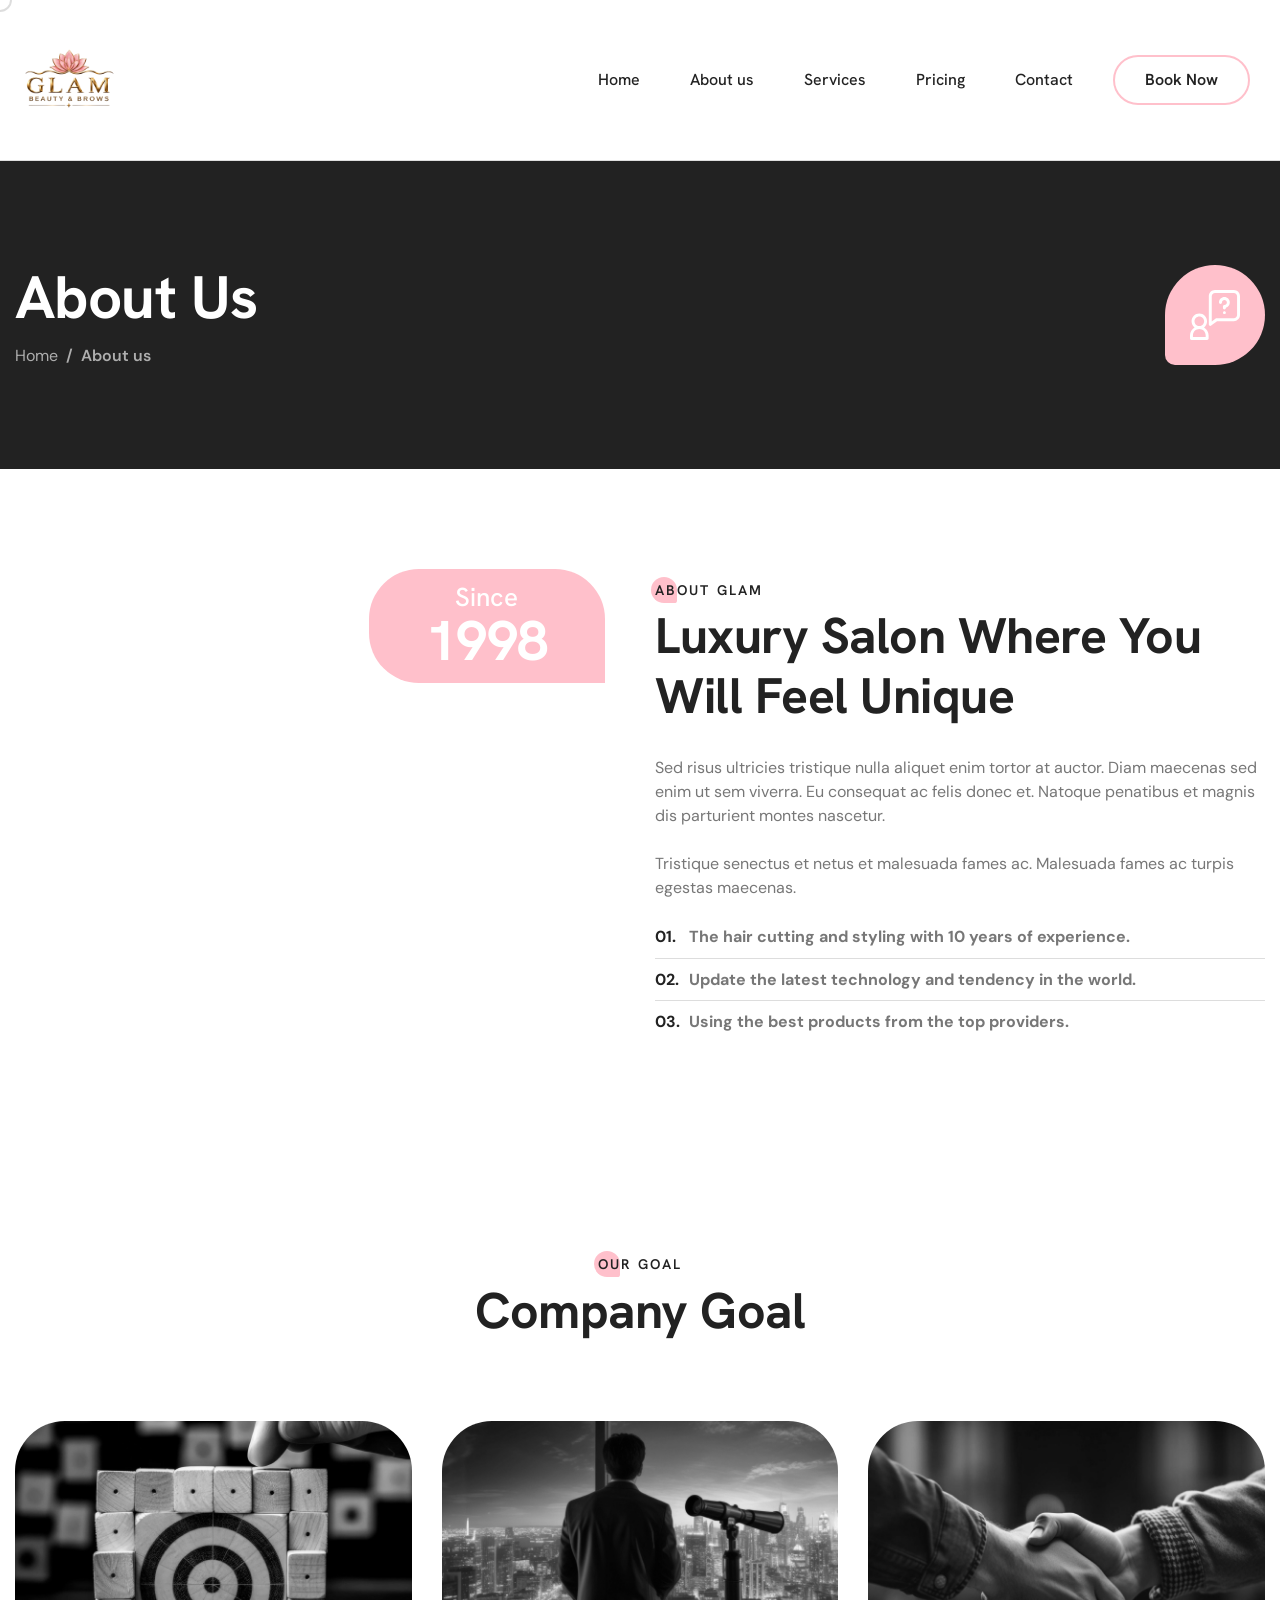
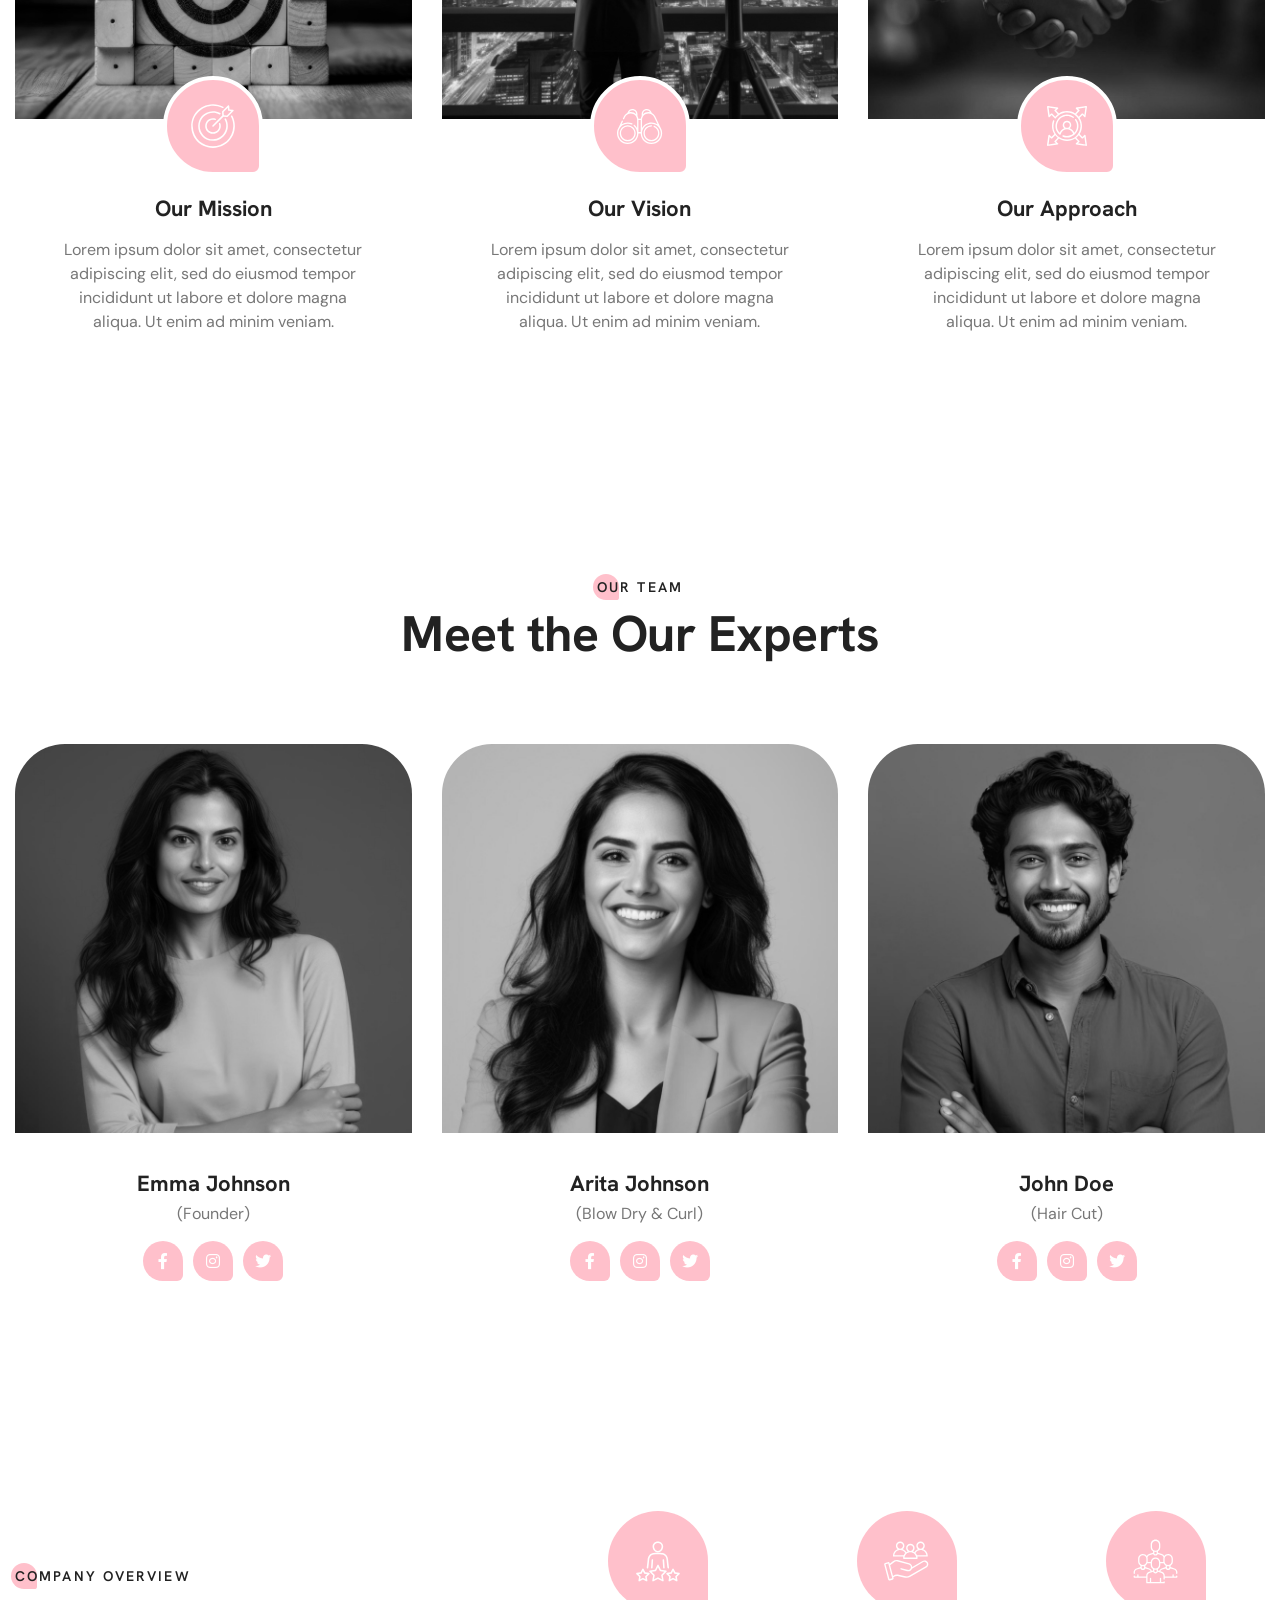
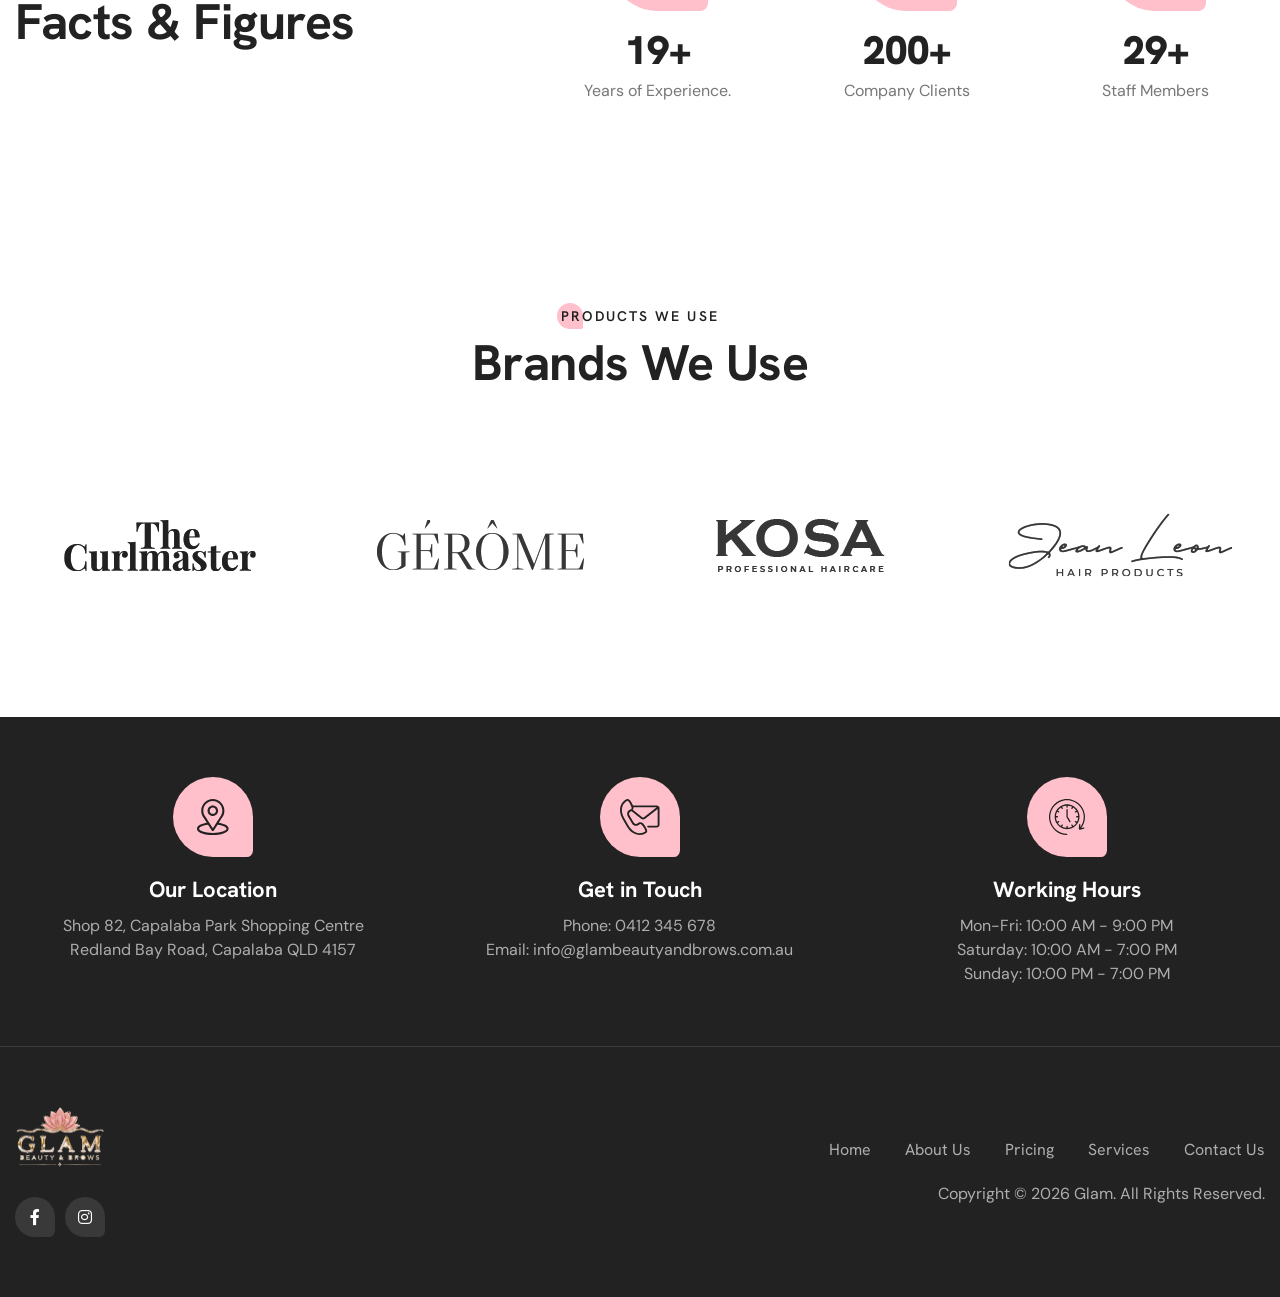
==== commit 03e2a348: "Remove preloader sections from HTML files and related CSS styles" ====
--- a/about.html
+++ b/about.html
@@ -45,15 +45,6 @@
   </head>
 
   <body class="tt-magic-cursor">
-    <!-- Preloader Start -->
-    <div class="preloader">
-      <div class="loading-container">
-        <div class="loading"></div>
-        <div id="loading-icon"><img src="images/loader.svg" alt="" /></div>
-      </div>
-    </div>
-    <!-- Preloader End -->
-
     <!-- Magic Cursor Start -->
     <div id="magic-cursor">
       <div id="ball"></div>
--- a/css/custom.css
+++ b/css/custom.css
@@ -256,65 +256,6 @@
   filter: invert(100);
 }
 
-.preloader {
-  position: fixed;
-  top: 0;
-  left: 0;
-  right: 0;
-  bottom: 0;
-  z-index: 1000;
-  background-color: pink;
-  display: flex;
-  align-items: center;
-  justify-content: center;
-}
-
-.loading-container,
-.loading {
-  height: 100px;
-  position: relative;
-  width: 100px;
-  border-radius: 100%;
-}
-
-.loading-container {
-  margin: 40px auto;
-}
-
-.loading {
-  border: 1px solid transparent;
-  border-color: transparent #fff transparent #fff;
-  animation: rotate-loading 1.5s linear 0s infinite normal;
-  transform-origin: 50% 50%;
-}
-
-.loading-container:hover .loading {
-  border-color: transparent #e45635 transparent #e45635;
-}
-
-.loading-container:hover .loading,
-.loading-container .loading {
-  transition: all 0.5s ease-in-out;
-}
-
-#loading-icon {
-  position: absolute;
-  top: 50%;
-  left: 50%;
-  max-width: 50px;
-  transform: translate(-50%, -50%);
-}
-
-@keyframes rotate-loading {
-  0% {
-    transform: rotate(0deg);
-  }
-
-  100% {
-    transform: rotate(360deg);
-  }
-}
-
 .section-title {
   text-align: center;
   margin-bottom: 80px;
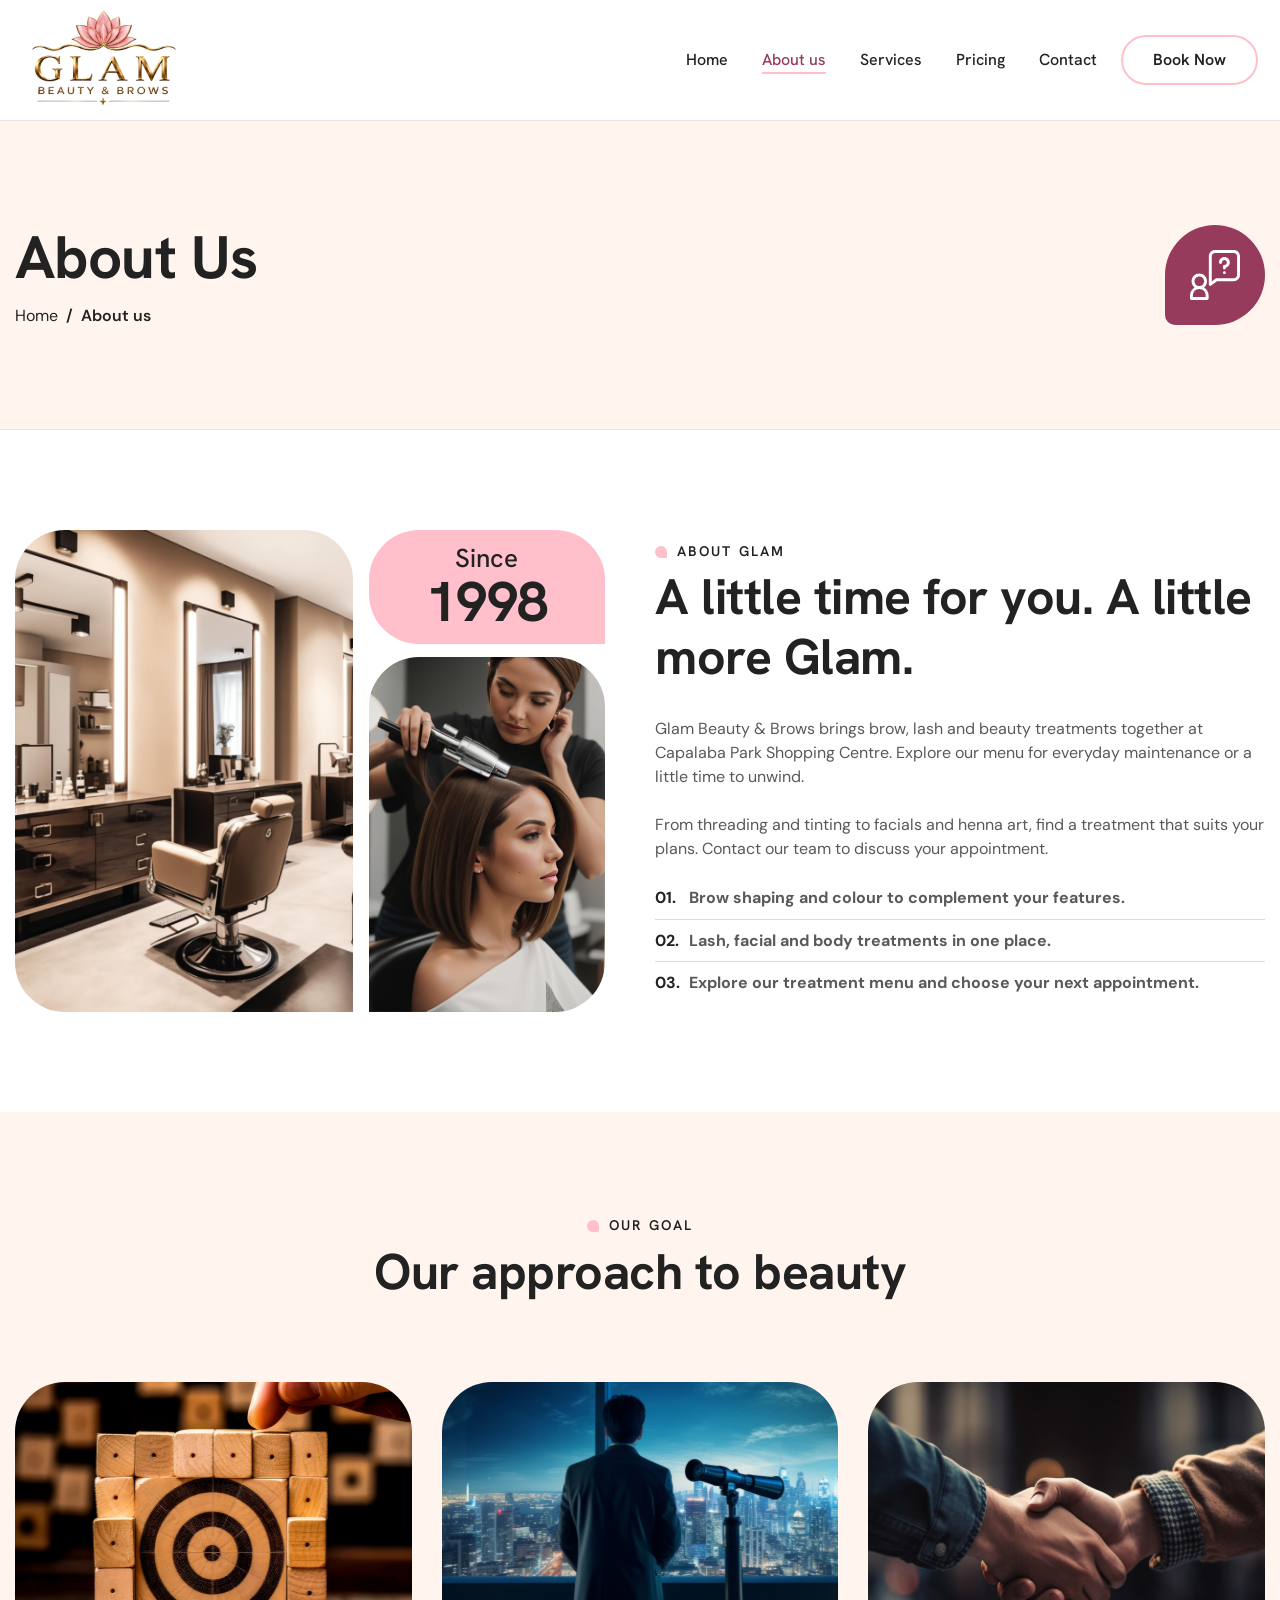
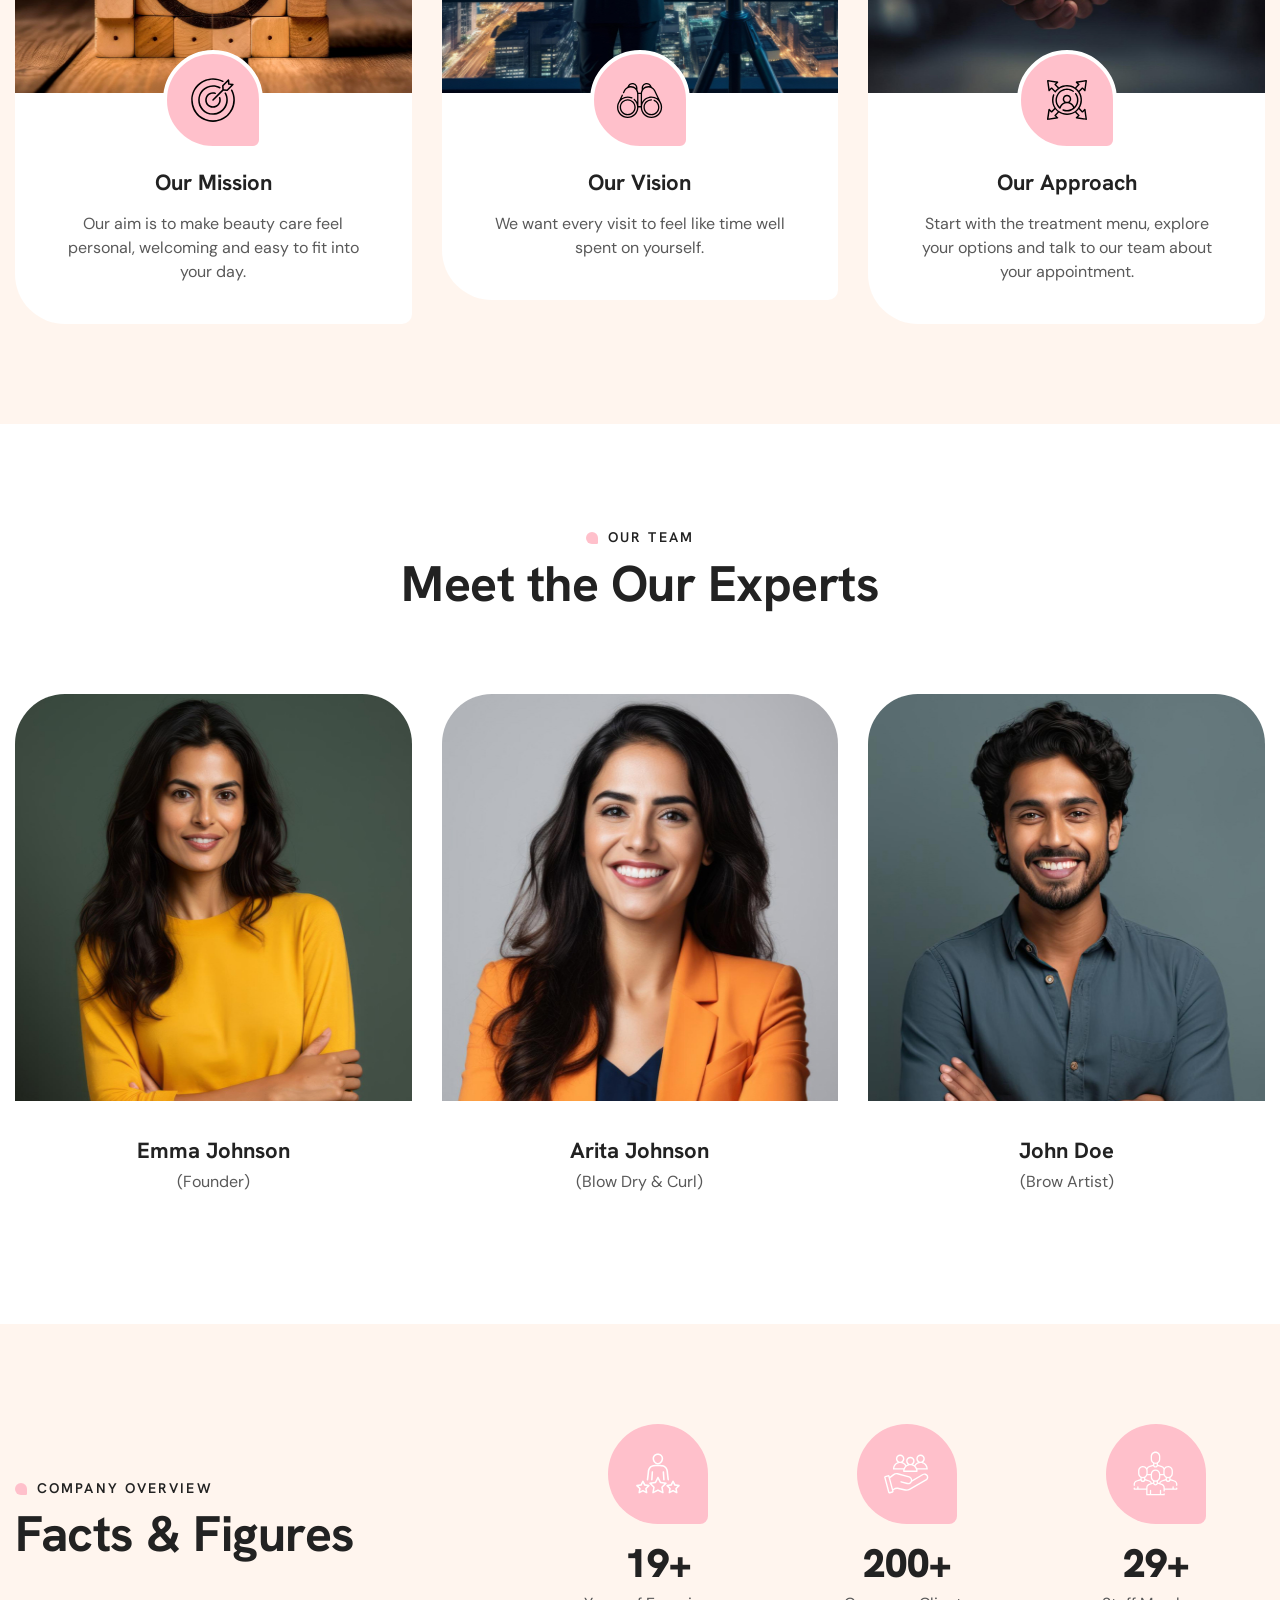
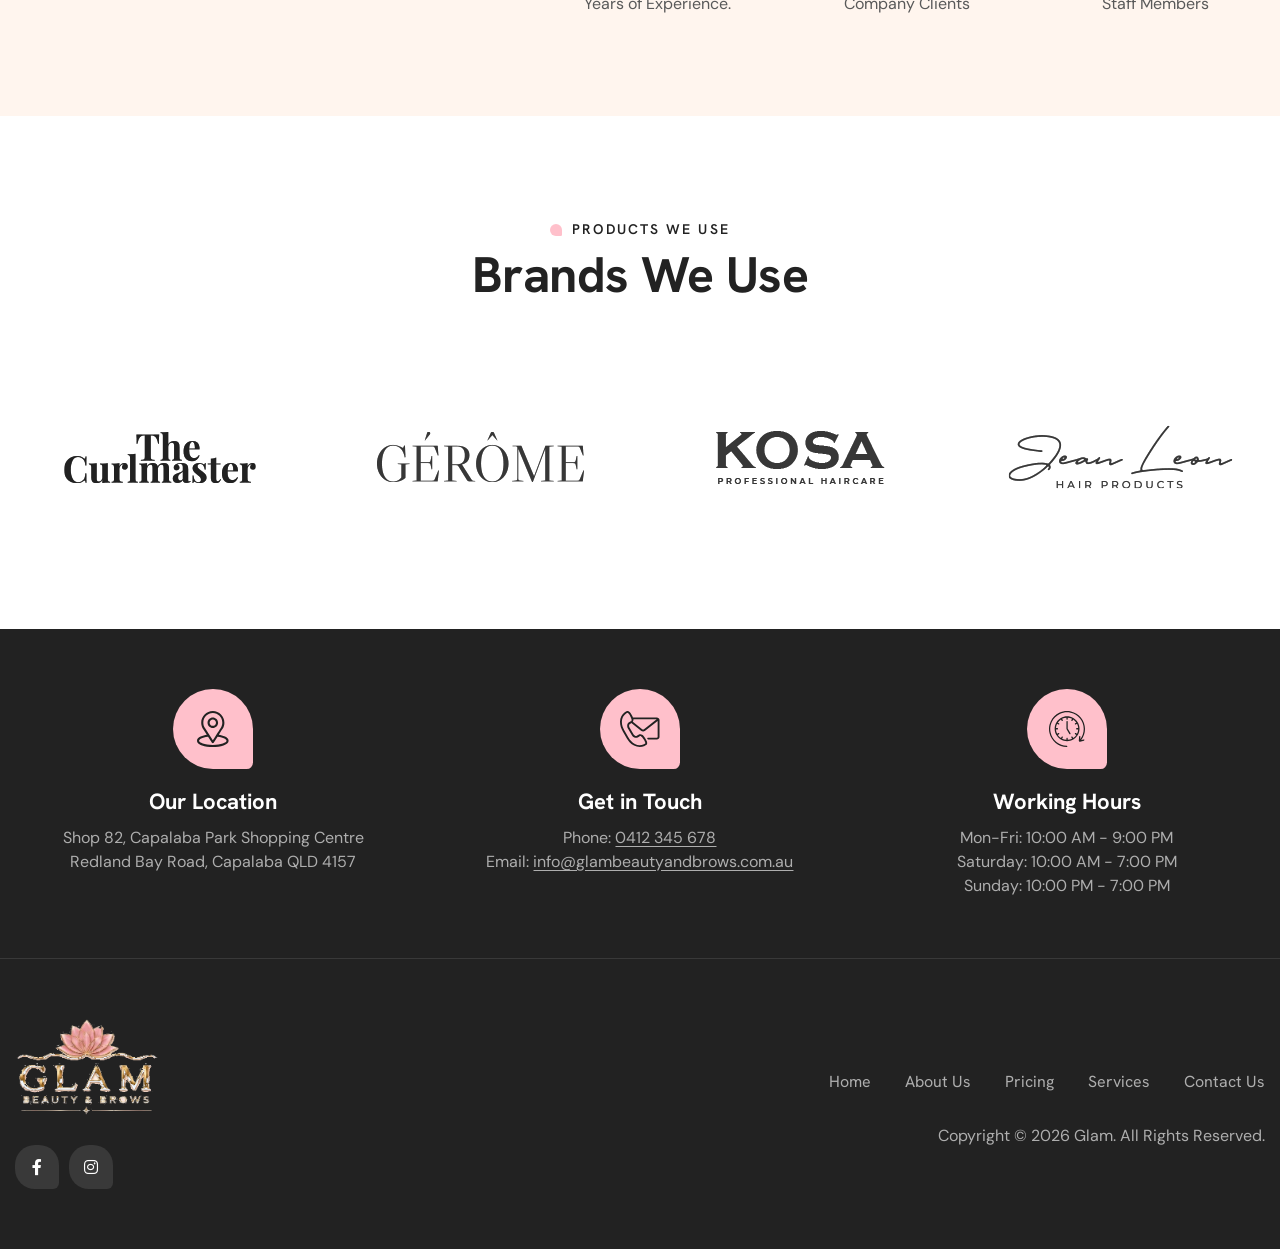
==== commit 7c0c9323: "Refactor HTML structure and improve accessibility across multiple pages; update favicon and icons; i" ====
--- a/about.html
+++ b/about.html
@@ -1,5 +1,5 @@
 <!doctype html>
-<html lang="zxx">
+<html lang="en">
   <head>
     <!-- Meta -->
     <meta charset="utf-8" />
@@ -12,9 +12,14 @@
     <meta name="keywords" content="" />
     <meta name="author" content="Digital Marketers Perth" />
     <!-- Page Title -->
-    <title>Glam - Beauty & Brows</title>
+    <title>About Us | Glam Beauty &amp; Brows</title>
     <!-- Favicon Icon -->
-    <link rel="shortcut icon" type="image/x-icon" href="images/Glam Logo.png" />
+    <link rel="icon" type="image/png" sizes="64x64" href="images/favicon.png" />
+    <link
+      rel="apple-touch-icon"
+      sizes="180x180"
+      href="images/apple-touch-icon.png"
+    />
     <!-- Google Fonts css-->
     <link rel="preconnect" href="https://fonts.googleapis.com" />
     <link rel="preconnect" href="https://fonts.gstatic.com" crossorigin="" />
@@ -24,50 +29,44 @@
     />
     <!-- Bootstrap css -->
     <link href="css/bootstrap.min.css" rel="stylesheet" media="screen" />
-    <!-- SlickNav css -->
-    <link href="css/slicknav.min.css" rel="stylesheet" />
-    <!-- Swiper css -->
-    <link rel="stylesheet" href="css/swiper-bundle.min.css" />
     <!-- Font Awesome icon css-->
     <link href="css/all.min.css" rel="stylesheet" media="screen" />
-    <!-- Animated css -->
-    <link href="css/animate.css" rel="stylesheet" />
-    <!-- Magnific css -->
-    <link href="css/magnific-popup.css" rel="stylesheet" />
     <!-- Main custom css -->
     <link href="css/custom.css" rel="stylesheet" media="screen" />
-    <!-- HTML5 shim and Respond.js for IE8 support of HTML5 elements and media queries -->
-    <!-- WARNING: Respond.js doesn't work if you view the page via file:// -->
-    <!--[if lt IE 9]>
-      <script src="https://oss.maxcdn.com/html5shiv/3.7.2/html5shiv.min.js"></script>
-      <script src="https://oss.maxcdn.com/respond/1.4.2/respond.min.js"></script>
-    <![endif]-->
+    <link href="css/brand.css" rel="stylesheet" />
   </head>
 
-  <body class="tt-magic-cursor">
-    <!-- Magic Cursor Start -->
-    <div id="magic-cursor">
-      <div id="ball"></div>
-    </div>
-    <!-- Magic Cursor End -->
+  <body class="glam-site about-page">
+    <a class="skip-link" href="#main-content">Skip to content</a>
 
     <!-- Header Start -->
     <header class="main-header">
       <div class="header-sticky">
-        <nav class="navbar navbar-expand-lg">
+        <nav class="navbar navbar-expand-lg" aria-label="Main navigation">
           <div class="container">
             <!-- Logo Start -->
             <a class="navbar-brand" href="index.html">
-              <img src="images/Glam%20Logo.png" alt="Glam Beauty &amp; Brows" />
+              <img
+                src="images/Glam%20Logo.png"
+                alt="Glam Beauty &amp; Brows"
+                loading="eager"
+                decoding="async"
+                width="1080"
+                height="1080"
+              />
             </a>
             <!-- Logo End -->
 
             <!-- Main Menu start -->
-            <div class="collapse navbar-collapse main-menu">
+            <div class="navbar-collapse main-menu" id="main-navigation">
               <ul class="navbar-nav mr-auto" id="menu">
-                <li class="nav-item"><a class="nav-link" href="./">Home</a></li>
                 <li class="nav-item">
-                  <a class="nav-link" href="about.html">About us</a>
+                  <a class="nav-link" href="index.html">Home</a>
+                </li>
+                <li class="nav-item">
+                  <a class="nav-link" href="about.html" aria-current="page"
+                    >About us</a
+                  >
                 </li>
                 <li class="nav-item">
                   <a class="nav-link" href="services.html">Services</a>
@@ -79,453 +78,538 @@
                   <a class="nav-link" href="contact.html">Contact</a>
                 </li>
                 <li class="nav-item highlighted-menu">
-                  <a class="nav-link" href="#">Book Now</a>
+                  <a class="nav-link" href="contact.html#contactForm"
+                    >Book Now</a
+                  >
                 </li>
               </ul>
             </div>
             <!-- Main Menu End -->
 
-            <div class="navbar-toggle"></div>
+            <button
+              class="menu-toggle"
+              type="button"
+              aria-controls="main-navigation"
+              aria-expanded="false"
+              hidden
+            >
+              Menu <span aria-hidden="true">☰</span>
+            </button>
           </div>
         </nav>
-
-        <div class="responsive-menu"></div>
       </div>
     </header>
     <!-- Header End -->
-
-    <!-- Page Header Section Start -->
-    <div class="page-header">
-      <div class="container">
-        <div class="row align-items-center">
-          <div class="col-md-8 order-md-1 order-2">
-            <!-- Page Heading Start -->
-            <div class="page-header-box">
-              <h1 class="text-anime">About Us</h1>
-              <ol class="breadcrumb wow fadeInUp" data-wow-delay="0.25s">
-                <li class="breadcrumb-item"><a href="#">Home</a></li>
-                <li class="breadcrumb-item active" aria-current="page">
-                  About us
-                </li>
-              </ol>
-            </div>
-            <!-- Page Heading End -->
-          </div>
-
-          <div class="col-md-4 order-md-2 order-1">
-            <!-- Page Header Right Icon Start -->
-            <div
-              class="page-header-icon-box wow fadeInUp"
-              data-wow-delay="0.50s"
-            >
-              <div class="page-header-icon">
-                <img src="images/icon-about.svg" alt="" />
-              </div>
-            </div>
-            <!-- Page Header Right Icon End -->
+    <main id="main-content" tabindex="-1">
+      <!-- Page Header Section Start -->
+      <div class="page-header">
+        <div class="container">
+          <div class="row align-items-center">
+            <div class="col-md-8 order-md-1 order-2">
+              <!-- Page Heading Start -->
+              <div class="page-header-box">
+                <h1 class="text-anime">About Us</h1>
+                <ol class="breadcrumb wow fadeInUp" data-wow-delay="0.25s">
+                  <li class="breadcrumb-item"><a href="index.html">Home</a></li>
+                  <li class="breadcrumb-item active" aria-current="page">
+                    About us
+                  </li>
+                </ol>
+              </div>
+              <!-- Page Heading End -->
+            </div>
+
+            <div class="col-md-4 order-md-2 order-1">
+              <!-- Page Header Right Icon Start -->
+              <div
+                class="page-header-icon-box wow fadeInUp"
+                data-wow-delay="0.50s"
+              >
+                <div class="page-header-icon">
+                  <img
+                    src="images/icon-about.svg"
+                    alt=""
+                    loading="lazy"
+                    decoding="async"
+                  />
+                </div>
+              </div>
+              <!-- Page Header Right Icon End -->
+            </div>
           </div>
         </div>
       </div>
-    </div>
-    <!-- Page Header Section End -->
-
-    <!-- About us Section Start -->
-    <div class="about-us-section">
-      <div class="container">
-        <div class="row align-items-center">
-          <div class="col-lg-6">
-            <!-- About Left Image Start -->
-            <div class="about-image">
-              <div class="row">
-                <div class="col-7">
-                  <div class="about-img right-shape">
-                    <figure class="reveal hover-anime">
-                      <img src="images/about-img-1.jpg" alt="" />
-                    </figure>
-                  </div>
-                </div>
-
-                <div class="col-5">
-                  <div class="about-year-image">
-                    <div class="about-year">
-                      <p>Since</p>
-                      <h4 class="counter">1998</h4>
-                    </div>
-
-                    <div class="about-img left-shape">
+      <!-- Page Header Section End -->
+
+      <!-- About us Section Start -->
+      <div class="about-us-section">
+        <div class="container">
+          <div class="row align-items-center">
+            <div class="col-lg-6">
+              <!-- About Left Image Start -->
+              <div class="about-image">
+                <div class="row">
+                  <div class="col-7">
+                    <div class="about-img right-shape">
                       <figure class="reveal hover-anime">
-                        <img src="images/about-img-2.jpg" alt="" />
+                        <img
+                          src="images/about-img-1.jpg"
+                          alt=""
+                          loading="lazy"
+                          decoding="async"
+                          width="375"
+                          height="536"
+                        />
                       </figure>
                     </div>
                   </div>
-                </div>
-              </div>
-            </div>
-            <!-- About Left Image End -->
-          </div>
-
-          <div class="col-lg-6">
-            <!-- Section Title Start -->
-            <div class="section-title">
-              <h3 class="wow fadeInUp">About Glam</h3>
-              <h2 class="text-anime">
-                Luxury Salon Where You Will Feel Unique
-              </h2>
-            </div>
-            <!-- Section Title End -->
-
-            <!-- About Content Start -->
-            <div class="about-content wow fadeInUp" data-wow-delay="0.50s">
-              <p>
-                Sed risus ultricies tristique nulla aliquet enim tortor at
-                auctor. Diam maecenas sed enim ut sem viverra. Eu consequat ac
-                felis donec et. Natoque penatibus et magnis dis parturient
-                montes nascetur.
-              </p>
-
-              <p>
-                Tristique senectus et netus et malesuada fames ac. Malesuada
-                fames ac turpis egestas maecenas.
-              </p>
-
-              <ul>
-                <li>
-                  <span>01.</span> The hair cutting and styling with 10 years of
-                  experience.
-                </li>
-                <li>
-                  <span>02.</span> Update the latest technology and tendency in
-                  the world.
-                </li>
-                <li>
-                  <span>03.</span> Using the best products from the top
-                  providers.
-                </li>
-              </ul>
-            </div>
-            <!-- About Content End -->
+
+                  <div class="col-5">
+                    <div class="about-year-image">
+                      <div class="about-year">
+                        <p>Since</p>
+                        <h4 class="counter">1998</h4>
+                      </div>
+
+                      <div class="about-img left-shape">
+                        <figure class="reveal hover-anime">
+                          <img
+                            src="images/about-img-2.jpg"
+                            alt=""
+                            loading="lazy"
+                            decoding="async"
+                            width="240"
+                            height="360"
+                          />
+                        </figure>
+                      </div>
+                    </div>
+                  </div>
+                </div>
+              </div>
+              <!-- About Left Image End -->
+            </div>
+
+            <div class="col-lg-6">
+              <!-- Section Title Start -->
+              <div class="section-title">
+                <h3 class="wow fadeInUp">About Glam</h3>
+                <h2 class="text-anime">
+                  A little time for you. A little more Glam.
+                </h2>
+              </div>
+              <!-- Section Title End -->
+
+              <!-- About Content Start -->
+              <div class="about-content wow fadeInUp" data-wow-delay="0.50s">
+                <p>
+                  Glam Beauty &amp; Brows brings brow, lash and beauty
+                  treatments together at Capalaba Park Shopping Centre. Explore
+                  our menu for everyday maintenance or a little time to unwind.
+                </p>
+
+                <p>
+                  From threading and tinting to facials and henna art, find a
+                  treatment that suits your plans. Contact our team to discuss
+                  your appointment.
+                </p>
+
+                <ul>
+                  <li>
+                    <span>01.</span> Brow shaping and colour to complement your
+                    features.
+                  </li>
+                  <li>
+                    <span>02.</span> Lash, facial and body treatments in one
+                    place.
+                  </li>
+                  <li>
+                    <span>03.</span> Explore our treatment menu and choose your
+                    next appointment.
+                  </li>
+                </ul>
+              </div>
+              <!-- About Content End -->
+            </div>
           </div>
         </div>
       </div>
-    </div>
-    <!-- About us Section End -->
-
-    <!-- Our Goal Section Start -->
-    <div class="our-goal">
-      <div class="container">
-        <div class="row">
-          <div class="col-md-12">
-            <!-- Section Title Start -->
-            <div class="section-title">
-              <h3 class="wow fadeInUp">Our Goal</h3>
-              <h2 class="text-anime">Company Goal</h2>
-            </div>
-            <!-- Section Title End -->
+      <!-- About us Section End -->
+
+      <!-- Our Goal Section Start -->
+      <div class="our-goal">
+        <div class="container">
+          <div class="row">
+            <div class="col-md-12">
+              <!-- Section Title Start -->
+              <div class="section-title">
+                <h3 class="wow fadeInUp">Our Goal</h3>
+                <h2 class="text-anime">Our approach to beauty</h2>
+              </div>
+              <!-- Section Title End -->
+            </div>
+          </div>
+
+          <div class="row">
+            <div class="col-lg-4">
+              <!-- Goal Item Start -->
+              <div class="goal-item wow fadeInUp" data-wow-delay="0.5s">
+                <div class="goal-image">
+                  <figure class="hover-anime">
+                    <img
+                      src="images/our-mission.jpg"
+                      alt=""
+                      loading="lazy"
+                      decoding="async"
+                      width="414"
+                      height="311"
+                    />
+                  </figure>
+                </div>
+
+                <div class="goal-content">
+                  <div class="goal-icon">
+                    <img
+                      src="images/icon-mission.svg"
+                      alt=""
+                      loading="lazy"
+                      decoding="async"
+                    />
+                  </div>
+
+                  <h3>Our Mission</h3>
+                  <p>
+                    Our aim is to make beauty care feel personal, welcoming and
+                    easy to fit into your day.
+                  </p>
+                </div>
+              </div>
+              <!-- Goal Item End -->
+            </div>
+
+            <div class="col-lg-4">
+              <!-- Goal Item Start -->
+              <div class="goal-item wow fadeInUp" data-wow-delay="0.75s">
+                <div class="goal-image">
+                  <figure class="hover-anime">
+                    <img
+                      src="images/our-vision.jpg"
+                      alt=""
+                      loading="lazy"
+                      decoding="async"
+                      width="414"
+                      height="311"
+                    />
+                  </figure>
+                </div>
+
+                <div class="goal-content">
+                  <div class="goal-icon">
+                    <img
+                      src="images/icon-vision.svg"
+                      alt=""
+                      loading="lazy"
+                      decoding="async"
+                    />
+                  </div>
+
+                  <h3>Our Vision</h3>
+                  <p>
+                    We want every visit to feel like time well spent on
+                    yourself.
+                  </p>
+                </div>
+              </div>
+              <!-- Goal Item End -->
+            </div>
+
+            <div class="col-lg-4">
+              <!-- Goal Item Start -->
+              <div class="goal-item wow fadeInUp" data-wow-delay="1.0s">
+                <div class="goal-image">
+                  <figure class="hover-anime">
+                    <img
+                      src="images/our-approach.jpg"
+                      alt=""
+                      loading="lazy"
+                      decoding="async"
+                      width="414"
+                      height="311"
+                    />
+                  </figure>
+                </div>
+
+                <div class="goal-content">
+                  <div class="goal-icon">
+                    <img
+                      src="images/icon-approach.svg"
+                      alt=""
+                      loading="lazy"
+                      decoding="async"
+                    />
+                  </div>
+
+                  <h3>Our Approach</h3>
+                  <p>
+                    Start with the treatment menu, explore your options and talk
+                    to our team about your appointment.
+                  </p>
+                </div>
+              </div>
+              <!-- Goal Item End -->
+            </div>
           </div>
         </div>
-
-        <div class="row">
-          <div class="col-lg-4">
-            <!-- Goal Item Start -->
-            <div class="goal-item wow fadeInUp" data-wow-delay="0.5s">
-              <div class="goal-image">
-                <figure class="hover-anime">
-                  <img src="images/our-mission.jpg" alt="" />
-                </figure>
-              </div>
-
-              <div class="goal-content">
-                <div class="goal-icon">
-                  <img src="images/icon-mission.svg" alt="" />
-                </div>
-
-                <h3>Our Mission</h3>
-                <p>
-                  Lorem ipsum dolor sit amet, consectetur adipiscing elit, sed
-                  do eiusmod tempor incididunt ut labore et dolore magna aliqua.
-                  Ut enim ad minim veniam.
-                </p>
-              </div>
-            </div>
-            <!-- Goal Item End -->
-          </div>
-
-          <div class="col-lg-4">
-            <!-- Goal Item Start -->
-            <div class="goal-item wow fadeInUp" data-wow-delay="0.75s">
-              <div class="goal-image">
-                <figure class="hover-anime">
-                  <img src="images/our-vision.jpg" alt="" />
-                </figure>
-              </div>
-
-              <div class="goal-content">
-                <div class="goal-icon">
-                  <img src="images/icon-vision.svg" alt="" />
-                </div>
-
-                <h3>Our Vision</h3>
-                <p>
-                  Lorem ipsum dolor sit amet, consectetur adipiscing elit, sed
-                  do eiusmod tempor incididunt ut labore et dolore magna aliqua.
-                  Ut enim ad minim veniam.
-                </p>
-              </div>
-            </div>
-            <!-- Goal Item End -->
-          </div>
-
-          <div class="col-lg-4">
-            <!-- Goal Item Start -->
-            <div class="goal-item wow fadeInUp" data-wow-delay="1.0s">
-              <div class="goal-image">
-                <figure class="hover-anime">
-                  <img src="images/our-approach.jpg" alt="" />
-                </figure>
-              </div>
-
-              <div class="goal-content">
-                <div class="goal-icon">
-                  <img src="images/icon-approach.svg" alt="" />
-                </div>
-
-                <h3>Our Approach</h3>
-                <p>
-                  Lorem ipsum dolor sit amet, consectetur adipiscing elit, sed
-                  do eiusmod tempor incididunt ut labore et dolore magna aliqua.
-                  Ut enim ad minim veniam.
-                </p>
-              </div>
-            </div>
-            <!-- Goal Item End -->
+      </div>
+      <!-- Our Goal Section End -->
+
+      <!-- Our Team Section Start -->
+      <div class="our-team">
+        <div class="container">
+          <div class="row">
+            <div class="col-md-12">
+              <!-- Section Title Start -->
+              <div class="section-title">
+                <h3 class="wow fadeInUp">Our Team</h3>
+                <h2 class="text-anime">Meet the Our Experts</h2>
+              </div>
+              <!-- Section Title End -->
+            </div>
+          </div>
+
+          <div class="row">
+            <div class="col-lg-4">
+              <!-- Team Item Start -->
+              <div class="team-item wow fadeInUp" data-wow-delay="0.5s">
+                <div class="team-image">
+                  <figure class="hover-anime">
+                    <img
+                      src="images/team-1.jpg"
+                      alt=""
+                      loading="lazy"
+                      decoding="async"
+                      width="414"
+                      height="407"
+                    />
+                  </figure>
+                </div>
+
+                <div class="team-info">
+                  <h3>Emma Johnson</h3>
+                  <p>(Founder)</p>
+                </div>
+              </div>
+              <!-- Team Item End -->
+            </div>
+
+            <div class="col-lg-4">
+              <!-- Team Item Start -->
+              <div class="team-item wow fadeInUp" data-wow-delay="0.75s">
+                <div class="team-image">
+                  <figure class="hover-anime">
+                    <img
+                      src="images/team-2.jpg"
+                      alt=""
+                      loading="lazy"
+                      decoding="async"
+                      width="414"
+                      height="407"
+                    />
+                  </figure>
+                </div>
+
+                <div class="team-info">
+                  <h3>Arita Johnson</h3>
+                  <p>(Blow Dry &amp; Curl)</p>
+                </div>
+              </div>
+              <!-- Team Item End -->
+            </div>
+
+            <div class="col-lg-4">
+              <!-- Team Item Start -->
+              <div class="team-item wow fadeInUp" data-wow-delay="1.0s">
+                <div class="team-image">
+                  <figure class="hover-anime">
+                    <img
+                      src="images/team-3.jpg"
+                      alt=""
+                      loading="lazy"
+                      decoding="async"
+                      width="414"
+                      height="407"
+                    />
+                  </figure>
+                </div>
+
+                <div class="team-info">
+                  <h3>John Doe</h3>
+                  <p>(Brow Artist)</p>
+                </div>
+              </div>
+              <!-- Team Item End -->
+            </div>
           </div>
         </div>
       </div>
-    </div>
-    <!-- Our Goal Section End -->
-
-    <!-- Our Team Section Start -->
-    <div class="our-team">
-      <div class="container">
-        <div class="row">
-          <div class="col-md-12">
-            <!-- Section Title Start -->
-            <div class="section-title">
-              <h3 class="wow fadeInUp">Our Team</h3>
-              <h2 class="text-anime">Meet the Our Experts</h2>
-            </div>
-            <!-- Section Title End -->
+      <!-- Our Team Section End -->
+
+      <!-- Facts Section Start -->
+      <div class="fun-facts">
+        <div class="container">
+          <div class="row align-items-center">
+            <div class="col-lg-5">
+              <!-- Section Title Start -->
+              <div class="section-title">
+                <h3 class="wow fadeInUp">Company Overview</h3>
+                <h2 class="text-anime">Facts &amp; Figures</h2>
+              </div>
+              <!-- Section Title End -->
+            </div>
+
+            <div class="col-lg-7">
+              <div class="facts-counter">
+                <div class="row">
+                  <div class="col-md-4">
+                    <!-- Counter Item Start -->
+                    <div class="facts-item wow fadeInUp" data-wow-delay="0.5s">
+                      <div class="icon-box">
+                        <img
+                          src="images/counter-1.svg"
+                          alt=""
+                          loading="lazy"
+                          decoding="async"
+                        />
+                      </div>
+
+                      <h3><span class="counter">19</span>+</h3>
+                      <p>Years of Experience.</p>
+                    </div>
+                    <!-- Counter Item End -->
+                  </div>
+
+                  <div class="col-md-4">
+                    <!-- Counter Item Start -->
+                    <div class="facts-item wow fadeInUp" data-wow-delay="0.75s">
+                      <div class="icon-box">
+                        <img
+                          src="images/counter-2.svg"
+                          alt=""
+                          loading="lazy"
+                          decoding="async"
+                        />
+                      </div>
+
+                      <h3><span class="counter">200</span>+</h3>
+                      <p>Company Clients</p>
+                    </div>
+                    <!-- Counter Item End -->
+                  </div>
+
+                  <div class="col-md-4">
+                    <!-- Counter Item Start -->
+                    <div class="facts-item wow fadeInUp" data-wow-delay="1.0s">
+                      <div class="icon-box">
+                        <img
+                          src="images/counter-3.svg"
+                          alt=""
+                          loading="lazy"
+                          decoding="async"
+                        />
+                      </div>
+
+                      <h3><span class="counter">29</span>+</h3>
+                      <p>Staff Members</p>
+                    </div>
+                    <!-- Counter Item End -->
+                  </div>
+                </div>
+              </div>
+            </div>
           </div>
         </div>
-
-        <div class="row">
-          <div class="col-lg-4">
-            <!-- Team Item Start -->
-            <div class="team-item wow fadeInUp" data-wow-delay="0.5s">
-              <div class="team-image">
-                <figure class="hover-anime">
-                  <img src="images/team-1.jpg" alt="" />
-                </figure>
-              </div>
-
-              <div class="team-info">
-                <h3>Emma Johnson</h3>
-                <p>(Founder)</p>
-                <div class="team-social-links">
-                  <ul>
-                    <li>
-                      <a href="#"><i class="fab fa-facebook-f"></i></a>
-                    </li>
-                    <li>
-                      <a href="#"><i class="fab fa-instagram"></i></a>
-                    </li>
-                    <li>
-                      <a href="#"><i class="fab fa-twitter"></i></a>
-                    </li>
-                  </ul>
-                </div>
-              </div>
-            </div>
-            <!-- Team Item End -->
-          </div>
-
-          <div class="col-lg-4">
-            <!-- Team Item Start -->
-            <div class="team-item wow fadeInUp" data-wow-delay="0.75s">
-              <div class="team-image">
-                <figure class="hover-anime">
-                  <img src="images/team-2.jpg" alt="" />
-                </figure>
-              </div>
-
-              <div class="team-info">
-                <h3>Arita Johnson</h3>
-                <p>(Blow Dry &amp; Curl)</p>
-                <div class="team-social-links">
-                  <ul>
-                    <li>
-                      <a href="#"><i class="fab fa-facebook-f"></i></a>
-                    </li>
-                    <li>
-                      <a href="#"><i class="fab fa-instagram"></i></a>
-                    </li>
-                    <li>
-                      <a href="#"><i class="fab fa-twitter"></i></a>
-                    </li>
-                  </ul>
-                </div>
-              </div>
-            </div>
-            <!-- Team Item End -->
-          </div>
-
-          <div class="col-lg-4">
-            <!-- Team Item Start -->
-            <div class="team-item wow fadeInUp" data-wow-delay="1.0s">
-              <div class="team-image">
-                <figure class="hover-anime">
-                  <img src="images/team-3.jpg" alt="" />
-                </figure>
-              </div>
-
-              <div class="team-info">
-                <h3>John Doe</h3>
-                <p>(Hair Cut)</p>
-                <div class="team-social-links">
-                  <ul>
-                    <li>
-                      <a href="#"><i class="fab fa-facebook-f"></i></a>
-                    </li>
-                    <li>
-                      <a href="#"><i class="fab fa-instagram"></i></a>
-                    </li>
-                    <li>
-                      <a href="#"><i class="fab fa-twitter"></i></a>
-                    </li>
-                  </ul>
-                </div>
-              </div>
-            </div>
-            <!-- Team Item End -->
+      </div>
+      <!-- Facts Section End -->
+
+      <!-- We Use Section Start -->
+      <div class="we-use">
+        <div class="container">
+          <div class="row">
+            <div class="col-md-12">
+              <!-- Section Title Start -->
+              <div class="section-title">
+                <h3 class="wow fadeInUp">Products We Use</h3>
+                <h2 class="text-anime">Brands We Use</h2>
+              </div>
+              <!-- Section Title End -->
+            </div>
+          </div>
+
+          <div class="row">
+            <div class="col-md-3 col-6">
+              <!-- Brand Logo Start -->
+              <div class="brand-logo wow fadeInUp" data-wow-delay=".5s">
+                <img
+                  src="images/brand-1.png"
+                  alt=""
+                  loading="lazy"
+                  decoding="async"
+                  width="192"
+                  height="51"
+                />
+              </div>
+              <!-- Brand Logo End -->
+            </div>
+
+            <div class="col-md-3 col-6">
+              <!-- Brand Logo Start -->
+              <div class="brand-logo wow fadeInUp" data-wow-delay="0.75s">
+                <img
+                  src="images/brand-2.png"
+                  alt=""
+                  loading="lazy"
+                  decoding="async"
+                  width="207"
+                  height="50"
+                />
+              </div>
+              <!-- Brand Logo End -->
+            </div>
+
+            <div class="col-md-3 col-6">
+              <!-- Brand Logo Start -->
+              <div class="brand-logo wow fadeInUp" data-wow-delay="1.0s">
+                <img
+                  src="images/brand-3.png"
+                  alt=""
+                  loading="lazy"
+                  decoding="async"
+                  width="169"
+                  height="53"
+                />
+              </div>
+              <!-- Brand Logo End -->
+            </div>
+
+            <div class="col-md-3 col-6">
+              <!-- Brand Logo Start -->
+              <div class="brand-logo wow fadeInUp" data-wow-delay="1.25s">
+                <img
+                  src="images/brand-4.png"
+                  alt=""
+                  loading="lazy"
+                  decoding="async"
+                  width="225"
+                  height="64"
+                />
+              </div>
+              <!-- Brand Logo End -->
+            </div>
           </div>
         </div>
       </div>
-    </div>
-    <!-- Our Team Section End -->
-
-    <!-- Facts Section Start -->
-    <div class="fun-facts">
-      <div class="container">
-        <div class="row align-items-center">
-          <div class="col-lg-5">
-            <!-- Section Title Start -->
-            <div class="section-title">
-              <h3 class="wow fadeInUp">Company Overview</h3>
-              <h2 class="text-anime">Facts &amp; Figures</h2>
-            </div>
-            <!-- Section Title End -->
-          </div>
-
-          <div class="col-lg-7">
-            <div class="facts-counter">
-              <div class="row">
-                <div class="col-md-4">
-                  <!-- Counter Item Start -->
-                  <div class="facts-item wow fadeInUp" data-wow-delay="0.5s">
-                    <div class="icon-box">
-                      <img src="images/counter-1.svg" alt="" />
-                    </div>
-
-                    <h3><span class="counter">19</span>+</h3>
-                    <p>Years of Experience.</p>
-                  </div>
-                  <!-- Counter Item End -->
-                </div>
-
-                <div class="col-md-4">
-                  <!-- Counter Item Start -->
-                  <div class="facts-item wow fadeInUp" data-wow-delay="0.75s">
-                    <div class="icon-box">
-                      <img src="images/counter-2.svg" alt="" />
-                    </div>
-
-                    <h3><span class="counter">200</span>+</h3>
-                    <p>Company Clients</p>
-                  </div>
-                  <!-- Counter Item End -->
-                </div>
-
-                <div class="col-md-4">
-                  <!-- Counter Item Start -->
-                  <div class="facts-item wow fadeInUp" data-wow-delay="1.0s">
-                    <div class="icon-box">
-                      <img src="images/counter-3.svg" alt="" />
-                    </div>
-
-                    <h3><span class="counter">29</span>+</h3>
-                    <p>Staff Members</p>
-                  </div>
-                  <!-- Counter Item End -->
-                </div>
-              </div>
-            </div>
-          </div>
-        </div>
-      </div>
-    </div>
-    <!-- Facts Section End -->
-
-    <!-- We Use Section Start -->
-    <div class="we-use">
-      <div class="container">
-        <div class="row">
-          <div class="col-md-12">
-            <!-- Section Title Start -->
-            <div class="section-title">
-              <h3 class="wow fadeInUp">Products We Use</h3>
-              <h2 class="text-anime">Brands We Use</h2>
-            </div>
-            <!-- Section Title End -->
-          </div>
-        </div>
-
-        <div class="row">
-          <div class="col-md-3 col-6">
-            <!-- Brand Logo Start -->
-            <div class="brand-logo wow fadeInUp" data-wow-delay=".5s">
-              <img src="images/brand-1.png" alt="" />
-            </div>
-            <!-- Brand Logo End -->
-          </div>
-
-          <div class="col-md-3 col-6">
-            <!-- Brand Logo Start -->
-            <div class="brand-logo wow fadeInUp" data-wow-delay="0.75s">
-              <img src="images/brand-2.png" alt="" />
-            </div>
-            <!-- Brand Logo End -->
-          </div>
-
-          <div class="col-md-3 col-6">
-            <!-- Brand Logo Start -->
-            <div class="brand-logo wow fadeInUp" data-wow-delay="1.0s">
-              <img src="images/brand-3.png" alt="" />
-            </div>
-            <!-- Brand Logo End -->
-          </div>
-
-          <div class="col-md-3 col-6">
-            <!-- Brand Logo Start -->
-            <div class="brand-logo wow fadeInUp" data-wow-delay="1.25s">
-              <img src="images/brand-4.png" alt="" />
-            </div>
-            <!-- Brand Logo End -->
-          </div>
-        </div>
-      </div>
-    </div>
-    <!-- We Use Section End -->
-
+      <!-- We Use Section End -->
+    </main>
     <!-- Footer Start -->
     <footer class="footer">
       <!-- Footer Contact Information Section Start -->
@@ -536,7 +620,12 @@
               <!-- Footer Contact Info Box Start -->
               <div class="contact-info-item wow fadeInUp">
                 <div class="icon-box">
-                  <img src="images/icon-location.svg" alt="" />
+                  <img
+                    src="images/icon-location.svg"
+                    alt=""
+                    loading="lazy"
+                    decoding="async"
+                  />
                 </div>
 
                 <h3>Our Location</h3>
@@ -555,13 +644,20 @@
                 data-wow-delay="0.25s"
               >
                 <div class="icon-box">
-                  <img src="images/icon-email-phone.svg" alt="" />
+                  <img
+                    src="images/icon-email-phone.svg"
+                    alt=""
+                    loading="lazy"
+                    decoding="async"
+                  />
                 </div>
 
                 <h3>Get in Touch</h3>
                 <p>
-                  Phone: 0412 345 678 <br />Email:
-                  info@glambeautyandbrows.com.au
+                  Phone: <a href="tel:0412345678">0412 345 678</a> <br />Email:
+                  <a href="mailto:info@glambeautyandbrows.com.au"
+                    >info@glambeautyandbrows.com.au</a
+                  >
                 </p>
               </div>
               <!-- Footer Contact Info Box End -->
@@ -571,7 +667,12 @@
               <!-- Footer Contact Info Box Start -->
               <div class="contact-info-item wow fadeInUp" data-wow-delay="0.5s">
                 <div class="icon-box">
-                  <img src="images/icon-working-hours.svg" alt="" />
+                  <img
+                    src="images/icon-working-hours.svg"
+                    alt=""
+                    loading="lazy"
+                    decoding="async"
+                  />
                 </div>
 
                 <h3>Working Hours</h3>
@@ -594,7 +695,14 @@
             <div class="col-lg-5">
               <!-- Footer Logo Start -->
               <div class="footer-logo">
-                <img src="images/logo-light.png" alt="" />
+                <img
+                  src="images/logo-light.png"
+                  alt=""
+                  loading="lazy"
+                  decoding="async"
+                  width="360"
+                  height="241"
+                />
               </div>
               <!-- Footer Logo End -->
 
@@ -606,6 +714,7 @@
                       href="https://www.facebook.com/share/1JenP1cr3H/?mibextid=wwXIfr"
                       target="_blank"
                       rel="noopener noreferrer"
+                      aria-label="Facebook"
                       ><i class="fab fa-facebook-f"></i
                     ></a>
                   </li>
@@ -614,6 +723,7 @@
                       href="https://www.instagram.com/glam.beautyandbrows?stkn=MWQxaG5vMnYycDNueA==&amp;utm_source=ig_contact_invite"
                       target="_blank"
                       rel="noopener noreferrer"
+                      aria-label="Instagram"
                       ><i class="fab fa-instagram"></i
                     ></a>
                   </li>
@@ -626,7 +736,7 @@
               <!-- Footer Menu Start -->
               <div class="footer-menu">
                 <ul>
-                  <li><a href="./">Home</a></li>
+                  <li><a href="index.html">Home</a></li>
                   <li><a href="about.html">About Us</a></li>
                   <li><a href="pricing.html">Pricing</a></li>
                   <li><a href="services.html">Services</a></li>
@@ -648,32 +758,6 @@
     </footer>
     <!-- Footer End -->
 
-    <!-- Jquery Library File -->
-    <script src="js/jquery-3.7.1.min.js"></script>
-    <!-- Bootstrap js file -->
-    <script src="js/bootstrap.min.js"></script>
-    <!-- Validator js file -->
-    <script src="js/validator.min.js"></script>
-    <!-- SlickNav js file -->
-    <script src="js/jquery.slicknav.js"></script>
-    <!-- Swiper js file -->
-    <script src="js/swiper-bundle.min.js"></script>
-    <!-- Counter js file -->
-    <script src="js/jquery.waypoints.min.js"></script>
-    <script src="js/jquery.counterup.min.js"></script>
-    <!-- Magnific js file -->
-    <script src="js/jquery.magnific-popup.min.js"></script>
-    <!-- SmoothScroll -->
-    <script src="js/SmoothScroll.js"></script>
-    <!-- MagicCursor js file -->
-    <script src="js/gsap.min.js"></script>
-    <script src="js/magiccursor.js"></script>
-    <!-- Text Effect js file -->
-    <script src="js/splitType.js"></script>
-    <script src="js/ScrollTrigger.min.js"></script>
-    <!-- Wow js file -->
-    <script src="js/wow.js"></script>
-    <!-- Main Custom js file -->
-    <script src="js/function.js"></script>
+    <script src="js/function.js" defer></script>
   </body>
 </html>
--- a/css/custom.css
+++ b/css/custom.css
@@ -233,29 +233,6 @@
   margin-left: 10px;
 }
 
-#magic-cursor {
-  position: absolute;
-  width: 24px !important;
-  height: 24px !important;
-  pointer-events: none;
-  z-index: 1000000;
-}
-
-#ball {
-  position: fixed;
-  display: block;
-  left: 0;
-  top: 0;
-  transform: translate(-50%, -50%);
-  width: 24px !important;
-  height: 24px !important;
-  border: 2px solid var(--primary-color);
-  border-radius: 50%;
-  pointer-events: none;
-  opacity: 1 !important;
-  filter: invert(100);
-}
-
 .section-title {
   text-align: center;
   margin-bottom: 80px;
@@ -278,7 +255,7 @@
   display: block;
   width: 26px;
   height: 26px;
-  background-color: pink;
+  background-color: var(--accent-color);
   border-radius: 20px 20px 4px 20px;
   position: absolute;
   left: -4px;
@@ -317,20 +294,6 @@
   position: relative;
   top: 0;
   z-index: 100;
-}
-
-header.main-header .header-sticky.hide {
-  transform: translateY(-100%);
-  transition: var(--transition);
-  padding: 15px 0;
-}
-
-header.main-header .header-sticky.active {
-  position: fixed;
-  top: 0;
-  left: 0;
-  right: 0;
-  transform: translateY(0);
 }
 
 .navbar {
@@ -448,71 +411,6 @@
 .main-menu ul li:hover > ul {
   display: block;
 }
-
-.responsive-menu,
-.navbar-toggle {
-  display: none;
-}
-
-.responsive-menu {
-  top: 15px;
-  position: relative;
-}
-
-.slicknav_btn {
-  background: none;
-  border: 2px solid pink;
-  padding: 6px 0 0;
-  width: 42px;
-  height: 42px;
-  margin: 0;
-  border-radius: 30px;
-}
-
-.slicknav_icon .slicknav_icon-bar {
-  display: block;
-  width: 100%;
-  height: 3px;
-  width: 22px;
-  background-color: pink;
-  margin: 4px auto !important;
-}
-
-.slicknav_menu {
-  padding: 0;
-  background: #ffc0cb;
-}
-
-.slicknav_nav {
-  padding-top: 5px;
-  padding-bottom: 5px;
-}
-
-.slicknav_nav li a {
-  font-size: 16px;
-  font-weight: 600;
-  font-family: var(--accent-font);
-  color: var(--primary-color);
-}
-
-.slicknav_nav a:hover,
-.slicknav_nav .slicknav_row:hover {
-  background-color: transparent;
-  color: var(--accent-color);
-}
-
-.slicknav_arrow {
-  font-size: 0 !important;
-}
-
-.slicknav_arrow:after {
-  content: "\f105";
-  font-family: "FontAwesome";
-  font-weight: 900;
-  font-size: 14px;
-  margin-left: 8px;
-}
-
 /************************************/
 /**** 	    04. Hero css		 ****/
 /************************************/
@@ -570,7 +468,7 @@
 }
 
 .hero-content .section-title h3:before {
-  background-color: pink;
+  background-color: var(--accent-color);
 }
 
 .hero-content .section-title h1 {
@@ -766,7 +664,7 @@
 .about-year {
   width: 100%;
   padding: 9px;
-  background-color: pink;
+  background-color: var(--accent-color);
   text-align: center;
   border-radius: 50px 50px 0 50px;
   margin-bottom: 6px;
@@ -836,61 +734,9 @@
   background: var(--secondary-color);
   padding: 100px 0;
 }
-
-.service-item-layout1 {
-  text-align: center;
-  padding: 0 50px;
-  position: relative;
-}
-
-.service-item-layout1:after {
-  content: "";
-  display: block;
-  width: 1px;
-  height: 70%;
-  top: 15%;
-  right: -15px;
-  position: absolute;
-  background-color: var(--divider-color);
-}
-
 .home-services .row [class*="col-"]:last-child .service-item-layout1::after {
   display: none;
 }
-
-.service-item-layout1 .service-icon {
-  width: 100%;
-  display: flex;
-  max-width: 100px;
-  aspect-ratio: 1/1;
-  height: auto;
-  justify-content: center;
-  align-items: center;
-  background: var(--accent-color);
-  border-radius: 50px 50px 50px 6px;
-  margin: 0 auto 25px;
-  transition: var(--transition);
-}
-
-.service-item-layout1 .service-icon img {
-  max-width: 50%;
-}
-
-.service-item-layout1 h3 {
-  font-size: 22px;
-  font-weight: 700;
-  color: var(--primary-color);
-  margin-bottom: 15px;
-}
-
-.service-item-layout1 p {
-  margin-bottom: 0;
-}
-
-.service-item-layout1:hover .service-icon {
-  transform: scale(0.9);
-}
-
 /*******************************************/
 /**** 	    08. Why Choose us css 	 	****/
 /*******************************************/
@@ -927,7 +773,7 @@
   width: 100px;
   height: 100px;
   margin-right: 30px;
-  background: pink;
+  background: var(--accent-color);
   display: flex;
   align-items: center;
   justify-content: center;
@@ -957,73 +803,6 @@
 .whyus-desc p {
   margin-bottom: 0;
 }
-
-.why-choose-us-video {
-  position: relative;
-}
-
-.why-choose-us-video .video-image img {
-  width: 100%;
-  aspect-ratio: 1/1;
-  object-fit: cover;
-  border-radius: 800px 800px 800px 50px;
-  filter: var(--image-filter);
-  transition: var(--transition);
-}
-
-.why-choose-us-video:hover img {
-  filter: var(--image-filter-hover);
-}
-
-.video-play-button {
-  position: absolute;
-  top: 50%;
-  left: 50%;
-  transform: translate(-50%, -50%);
-}
-
-.video-play-button a {
-  display: inline-block;
-  position: relative;
-  font-size: 80px;
-  height: 80px;
-  border-radius: 50%;
-  text-align: center;
-}
-
-.video-play-button a img {
-  width: 80px;
-}
-
-.video-play-button a:before {
-  content: "";
-  position: absolute;
-  top: -30%;
-  left: -30%;
-  width: 160%;
-  height: 160%;
-  border: 2px solid var(--secondary-color);
-  border-radius: 50%;
-  transform: scale(0.6);
-  z-index: -1;
-  animation: border-zooming 1s infinite linear;
-}
-
-.video-play-button a:after {
-  content: "";
-  position: absolute;
-  top: -30%;
-  left: -30%;
-  width: 160%;
-  height: 160%;
-  border: 2px solid var(--secondary-color);
-  border-radius: 50%;
-  transform: scale(0.6);
-  z-index: -1;
-  animation: border-zooming 1s infinite linear;
-  animation-delay: 0.3s;
-}
-
 @keyframes border-zooming {
   100% {
     transform: scale(1);
@@ -1099,46 +878,11 @@
   margin-right: 0;
 }
 
+/* Gallery frames, scrolling and controls are defined in brand.css. */
 .photo-gallery-ticker {
-  position: relative;
-  display: flex;
-  overflow: hidden;
+  display: flex;
   user-select: none;
   gap: var(--photo-gap);
-}
-
-.photo-gallery-content {
-  flex-shrink: 0;
-  display: flex;
-  flex-wrap: wrap;
-  gap: var(--photo-gap);
-  min-width: 100%;
-  animation: photoscroll 24s linear infinite;
-}
-
-.photo-gallery-item {
-  width: 100%;
-  max-width: 390px;
-}
-
-.photo-gallery-item img {
-  width: 100%;
-  filter: var(--image-filter);
-  border-radius: 50px 50px 50px 10px;
-  transition: var(--transition);
-}
-
-.photo-gallery-item img:hover {
-  filter: var(--image-filter-hover);
-}
-
-@keyframes photoscroll {
-  from {
-    transform: translateX(0);
-  }
-  to {
-    transform: translateX(calc(-100% - var(--photo-gap)));
-  }
 }
 
 /***********************************/
@@ -1149,311 +893,12 @@
   background: var(--secondary-color);
   padding: 100px 0 70px;
 }
-
-.pricing-item {
-  background: var(--dark-primary-color);
-  padding: 40px;
-  margin-bottom: 30px;
-  display: flex;
-  flex-wrap: wrap;
-  border-radius: 50px 50px 10px 50px;
-  overflow: hidden;
-  position: relative;
-}
-
-.pricing-item:before {
-  content: "";
-  position: absolute;
-  top: 0;
-  left: 0;
-  bottom: 0;
-  width: 0%;
-  border-radius: 80px;
-  opacity: 0;
-  background: var(--primary-color);
-  transition: var(--transition);
-}
-
-.pricing-item .pricing-info {
-  width: calc(100% - 100px);
-  margin-right: 20px;
-  position: relative;
-  z-index: 1;
-}
-
-.pricing-item .pricing-info h3 {
-  font-size: 22px;
-  font-weight: 700;
-  margin-bottom: 10px;
-  color: var(--primary-color);
-}
-
-.pricing-item .pricing-info p {
-  margin-bottom: 0;
-}
-
-.pricing-item .pricing-price {
-  width: 80px;
-  height: 80px;
-  display: flex;
-  align-items: center;
-  justify-content: center;
-  background-color: var(--primary-color);
-  border-radius: 50px 50px 50px 8px;
-  position: relative;
-  z-index: 1;
-  transition: var(--transition);
-}
-
-.pricing-item .pricing-price p {
-  display: block;
-  margin: 0;
-  font-size: 26px;
-  font-family: var(--accent-font);
-  color: var(--dark-primary-color);
-  font-weight: 700;
-  transition: var(--transition);
-}
-
-.pricing-item:hover:before {
-  width: 100%;
-  border-radius: 0;
-  opacity: 1;
-}
-
-.pricing-item:hover .pricing-info h3 {
-  color: var(--dark-primary-color);
-}
-
-.pricing-item:hover .pricing-info p {
-  color: var(--dark-text-color);
-}
-
-.pricing-item:hover .pricing-price {
-  background: var(--dark-primary-color);
-}
-
-.pricing-item:hover .pricing-price p {
-  color: var(--primary-color);
-}
-
-/*******************************************/
-/**** 	  	12. Gift & Offers css   	****/
-/*******************************************/
-
-.gift-cards {
-  padding: 100px 0;
-}
-
-.gift-box {
-  background: var(--secondary-color);
-  padding: 50px;
-  display: flex;
-  flex-wrap: wrap;
-  border-radius: 50px 50px 10px 50px;
-  justify-content: space-between;
-  align-items: center;
-  overflow: hidden;
-}
-
 .gift-box.left-shape {
   border-radius: 50px 50px 50px 10px;
 }
-
-.gift-box .gift-content {
-  width: calc(100% - 250px);
-}
-
-.gift-box .gift-content h3 {
-  font-size: 22px;
-  color: var(--primary-color);
-  margin-bottom: 15px;
-}
-
-.gift-box .gift-image {
-  width: 230px;
-}
-
-.gift-box .gift-image img {
-  margin-top: -30px;
-  margin-bottom: -50px;
-  position: relative;
-  right: -20px;
-  filter: var(--image-filter);
-  transition: var(--transition);
-}
-
-.gift-box:hover img {
-  filter: var(--image-filter-hover);
-}
-
-/*******************************************/
-/**** 	  	13. Testimonial css		  	****/
-/*******************************************/
-
-.testimonials {
-  padding: 100px 0;
-  background: var(--secondary-color);
-}
-
-.testimonial-slide {
-  background: var(--dark-primary-color);
-  padding: 40px;
-  border-radius: 50px 50px 10px 50px;
-}
-
-.testimonial-header {
-  display: flex;
-  flex-wrap: wrap;
-  align-items: center;
-  margin-bottom: 30px;
-  position: relative;
-}
-
-.testimonial-header:after {
-  content: "";
-  display: block;
-  width: 70px;
-  height: 50px;
-  position: absolute;
-  top: 0px;
-  right: 0px;
-  opacity: 0.1;
-  background: url(../images/icon-quote.svg) no-repeat top right;
-  background-size: 100% auto;
-  transition: var(--transition);
-}
-
-.testimonial-slide:hover .testimonial-header:after {
-  opacity: 1;
-}
-
-.testimonial-header .author-img {
-  width: 100px;
-  margin-right: 30px;
-}
-
-.testimonial-header .author-img img {
-  width: 100%;
-  aspect-ratio: 1/1;
-  object-fit: cover;
-  border-radius: 50px 50px 8px 50px;
-  filter: var(--image-filter);
-  transition: var(--transition);
-}
-
-.testimonial-slide:hover .author-img img {
-  filter: var(--image-filter-hover);
-}
-
-.testimonial-header .author-info {
-  width: calc(100% - 130px);
-}
-
-.testimonial-header .author-info h3 {
-  font-size: 22px;
-  color: var(--primary-color);
-  margin-bottom: 5px;
-}
-
-.testimonial-content p:last-child {
-  margin-bottom: 0;
-}
-
-.testimonial-carousel .swiper-pagination {
-  position: relative;
-  bottom: 0;
-  margin-top: 30px;
-}
-
-.testimonial-carousel .swiper-pagination .swiper-pagination-bullet {
-  width: 15px;
-  height: 15px;
-  background: none;
-  border: 2px solid var(--divider-color);
-  opacity: 1;
-  transition: var(--transition);
-}
-
-.testimonial-carousel .swiper-pagination .swiper-pagination-bullet-active {
-  border-color: var(--primary-color);
-}
-
-/*******************************************/
-/**** 	  	14. Latest Posts css	  	****/
-/*******************************************/
-
-.latest-posts {
-  padding: 100px 0;
-}
-
-.post-item {
-  background: var(--secondary-color);
-  border-radius: 50px 50px 10px 50px;
-  overflow: hidden;
-  position: relative;
-}
-
-.post-item a {
-  color: inherit;
-}
-
-.post-item .post-featured-image img {
-  filter: var(--image-filter);
-  transition: var(--transition);
-}
-
-.post-item:hover .post-featured-image img {
-  transform: scale(1.2);
-}
-
 .post-item:hover .post-featured-image .hover-anime:after {
   animation: shine 0.75s;
 }
-
-.post-header {
-  padding: 30px 60px 30px 30px;
-}
-
-.post-header h3 {
-  font-size: 22px;
-  color: var(--primary-color);
-}
-
-.post-header .post-meta ul {
-  padding: 0;
-  margin: 0;
-}
-
-.post-header .post-meta ul li {
-  display: inline-block;
-}
-
-.post-readmore a {
-  position: absolute;
-  right: 10px;
-  bottom: 10px;
-  width: 44px;
-  height: 44px;
-  background: var(--accent-color);
-  display: flex;
-  align-items: center;
-  justify-content: center;
-  border-radius: 30px 30px 4px 30px;
-}
-
-.post-readmore a img {
-  transition: var(--transition);
-}
-
-.post-item:hover .post-featured-image img {
-  filter: var(--image-filter-hover);
-}
-
-.post-item:hover .post-readmore img {
-  transform: rotate(45deg);
-}
-
 /*******************************************/
 /**** 	  		15. Footer css	  		****/
 /*******************************************/
@@ -1478,7 +923,7 @@
   align-items: center;
   justify-content: center;
   margin: 0 auto 20px;
-  background: pink;
+  background: var(--accent-color);
   border-radius: 50px 50px 8px 50px;
 }
 
@@ -1503,7 +948,7 @@
 }
 
 .footer-logo img {
-  height: 60px;
+  height: 96px;
   width: auto;
 }
 
@@ -1618,7 +1063,7 @@
   display: flex;
   align-items: center;
   justify-content: center;
-  background: pink;
+  background: var(--accent-color);
   border-radius: 50px 50px 50px 10px;
 }
 
@@ -1670,7 +1115,7 @@
 .goal-icon {
   width: 100px;
   height: 100px;
-  background: pink;
+  background: var(--accent-color);
   border-radius: 50px 50px 10px 50px;
   display: flex;
   justify-content: center;
@@ -1783,15 +1228,6 @@
   border-radius: 50px 50px 10px 50px;
   height: 100%;
 }
-
-/*******************************************/
-/**** 	  	17. Services Page css  	    ****/
-/*******************************************/
-
-.services-lists {
-  padding: 100px 0 20px;
-}
-
 /* Explicit horizontal/vertical gap between service menu cards.
    Columns are flex containers so cards stretch to equal height
    without height:100% overflow (which caused row overlap). */
@@ -1805,469 +1241,9 @@
   padding-left: 20px;
   padding-right: 20px;
 }
-
-.service-item-layout2 {
-  background: var(--secondary-color);
-  margin-bottom: 30px;
-  border-radius: 50px 50px 10px 50px;
-  overflow: hidden;
-}
-
-.service-item-layout2 .service-image img {
-  width: 100%;
-  filter: var(--image-filter);
-  transition: var(--transition);
-}
-
-.service-item-layout2:hover .service-image img {
-  filter: var(--image-filter-hover);
-}
-
 .service-item-layout2:hover .hover-anime:after {
   animation: shine 0.75s;
-}
-
-.service-item-layout2:hover .service-image img {
-  transform: scale(1.1);
-}
-
-.service-item-layout2 .service-content {
-  padding: 40px;
-  text-align: center;
-}
-
-.service-item-layout2 .service-content h3 {
-  font-size: 22px;
-  color: var(--primary-color);
-  margin-bottom: 15px;
-}
-
-.service-item-layout2 .service-content p {
-  margin-bottom: 0;
-}
-
-.service-item-layout2 .service-content .service-readmore {
-  display: inline-block;
-  margin-top: 20px;
-  font-family: var(--accent-font);
-  font-weight: 600;
-  color: var(--primary-color);
-  line-height: 1em;
-  border-bottom: 1px solid var(--primary-color);
-  transition: var(--transition);
-}
-
-.service-item-layout2 .service-content .service-readmore:hover {
-  border-color: transparent;
-  color: var(--accent-color);
-}
-
-/*********** Service Menu Cards (services page) ***********/
-
-.service-menu-card {
-  position: relative;
-  background: #ffffff;
-  border: 1px solid var(--divider-color);
-  padding: 40px;
-  margin-bottom: 40px;
-  border-radius: 50px 50px 10px 50px;
-  width: 100%;
-  display: flex;
-  flex-direction: column;
-  transition: var(--transition);
-}
-
-.service-menu-card:hover {
-  border-color: var(--accent-color);
-  transform: translateY(-8px);
-  box-shadow: 0 30px 60px rgba(34, 34, 34, 0.12);
-}
-
-.service-menu-card .menu-card-title {
-  display: flex;
-  align-items: flex-start;
-  gap: 18px;
-  margin-bottom: 25px;
-}
-
-.service-menu-card .menu-card-icon {
-  width: 56px;
-  height: 56px;
-  flex-shrink: 0;
-  display: flex;
-  align-items: center;
-  justify-content: center;
-  background: var(--primary-color);
-  border-radius: 18px 18px 6px 18px;
-  transition: var(--transition);
-}
-
-.service-menu-card .menu-card-icon i {
-  font-size: 20px;
-  color: var(--dark-primary-color);
-}
-
-.service-menu-card:hover .menu-card-icon {
-  transform: scale(1.05) rotate(-6deg);
-}
-
-.service-menu-card .menu-card-heading {
-  flex: 1;
-}
-
-.service-menu-card .menu-card-heading h3 {
-  font-size: 24px;
-  color: var(--primary-color);
-  margin-bottom: 4px;
-}
-
-.service-menu-card .menu-card-heading p {
-  font-size: 15px;
-  line-height: 1.5em;
-  color: var(--text-color);
-  margin-bottom: 0;
-}
-
-.service-menu-card .menu-card-footer {
-  margin-top: auto;
-  padding-top: 25px;
-  border-top: 1px solid var(--divider-color);
-}
-
-.service-menu-card .menu-card-link {
-  display: inline-flex;
-  align-items: center;
-  gap: 10px;
-  font-family: var(--accent-font);
-  font-size: 15px;
-  font-weight: 700;
-  color: var(--primary-color);
-  transition: var(--transition);
-}
-
-.service-menu-card .menu-card-link i {
-  font-size: 13px;
-  transition: var(--transition);
-}
-
-.service-menu-card .menu-card-link:hover {
-  color: var(--accent-color);
-  opacity: 1;
-}
-
-.service-menu-card .menu-card-link:hover i {
-  transform: translateX(5px);
-  color: var(--accent-color);
-}
-
-@media (max-width: 575px) {
-  .service-menu-card {
-    padding: 30px 25px;
-    border-radius: 30px 30px 8px 30px;
-  }
-
-  .service-menu-card .menu-card-title {
-    flex-wrap: wrap;
-  }
-}
-
-.offers-gift-cards {
-  padding: 50px 0 100px;
-}
-
-/*******************************************/
-/**** 	   18. Service Single css	  	****/
-/*******************************************/
-
-.page-service-single {
-  padding: 100px 0;
-}
-
-.service-sidebar {
-  padding-right: 40px;
-  position: sticky;
-  top: 100px;
-}
-
-.service-list-box {
-  background: var(--secondary-color);
-  padding: 40px;
-  border-radius: 50px 50px 10px 50px;
-  margin-bottom: 40px;
-}
-
-.service-list-box h3 {
-  font-size: 22px;
-  margin-bottom: 20px;
-  color: var(--primary-color);
-}
-
-.service-list-box .service-list-entry ul {
-  padding: 0;
-  margin: 0;
-  list-style: none;
-}
-
-.service-list-box .service-list-entry ul li {
-  border-bottom: 1px solid var(--divider-color);
-}
-
-.service-list-box .service-list-entry ul li:last-child {
-  border-bottom: none;
-}
-
-.service-list-box .service-list-entry ul li:last-child a {
-  padding-bottom: 0;
-}
-
-.service-list-box .service-list-entry ul li a {
-  position: relative;
-  display: block;
-  font-family: var(--accent-font);
-  font-weight: 700;
-  color: var(--text-color);
-  padding: 8px 0 8px 24px;
-  transition: var(--transition);
-}
-
-.service-list-box .service-list-entry ul li a:before {
-  content: "";
-  display: block;
-  width: 12px;
-  height: 12px;
-  border-radius: 10px 10px 2px 10px;
-  background: var(--text-color);
-  position: absolute;
-  left: 0;
-  top: 14px;
-  transition: var(--transition);
-}
-
-.service-list-box .service-list-entry ul li a:hover {
-  color: var(--primary-color);
-}
-
-.service-list-box .service-list-entry ul li a:hover:before {
-  background-color: var(--primary-color);
-}
-
-.service-help {
-  background-color: var(--secondary-color);
-  text-align: center;
-  padding: 40px;
-  border-radius: 50px 50px 10px 50px;
-}
-
-.help-image {
-  margin-bottom: 20px;
-}
-
-.help-image img {
-  filter: var(--image-filter);
-  width: 100%;
-  max-width: 120px;
-  aspect-ratio: 1/1;
-  object-fit: cover;
-  border-radius: 100px 100px 10px 100px;
-  transition: var(--transition);
-}
-
-.service-help:hover .help-image img {
-  filter: var(--image-filter-hover);
-}
-
-.help-content h3 {
-  font-size: 32px;
-  color: var(--primary-color);
-  font-weight: 700;
-  letter-spacing: -0.6px;
-  margin-bottom: 20px;
-}
-
-.help-content h5 {
-  font-size: 18px;
-  font-weight: 700;
-  margin-bottom: 6px;
-  color: var(--primary-color);
-}
-
-.help-content p {
-  color: var(--text-color);
-  margin-bottom: 0;
-  font-size: 16px;
-  font-weight: 600;
-}
-
-.service-content .service-image {
-  margin-bottom: 30px;
-}
-
-.service-content .service-image img {
-  border-radius: 50px 50px 10px 50px;
-  filter: var(--image-filter);
-  transition: var(--transition);
-}
-
-.service-content .service-image:hover img {
-  filter: var(--image-filter-hover);
-}
-
-.service-content .service-entry h1,
-.service-content .service-entry h2,
-.service-content .service-entry h3,
-.service-content .service-entry h4,
-.service-content .service-entry h5,
-.service-content .service-entry h6 {
-  color: var(--primary-color);
-  letter-spacing: -0.5px;
-  margin: 0 0 0.5em;
-}
-
-.service-content .service-entry h1 {
-  font-size: 40px;
-}
-
-.service-content .service-entry h2 {
-  font-size: 36px;
-}
-
-.service-content .service-entry h3 {
-  font-size: 30px;
-}
-
-.service-content .service-entry h4 {
-  font-size: 26px;
-}
-
-.service-content .service-entry h5 {
-  font-size: 20px;
-}
-
-.service-content .service-entry h6 {
-  font-size: 16px;
-}
-
-.service-content .service-entry ul {
-  padding: 0;
-  margin: 0 0 1.7em;
-  list-style: none;
-}
-
-.service-content .service-entry ul li {
-  margin-bottom: 6px;
-  position: relative;
-  padding-left: 26px;
-}
-
-.service-content .service-entry ul li:before {
-  content: "";
-  display: block;
-  position: absolute;
-  left: 0;
-  top: 6px;
-  width: 12px;
-  height: 12px;
-  background-color: var(--primary-color);
-  border-radius: 10px 10px 4px 10px;
-}
-
-.service-photo-gallery {
-  margin-top: 50px;
-}
-
-.service-photo-gallery .service-photo-gallery-header h2 {
-  font-size: 36px;
-  color: var(--primary-color);
-  letter-spacing: -0.5px;
-  margin-bottom: 30px;
-}
-
-.service-photo-gallery-entry {
-  display: flex;
-  flex-wrap: wrap;
-}
-
-.service-photo-gallery-entry .service-photo-item {
-  width: calc(25% - 15px);
-  margin-right: 20px;
-  margin-bottom: 20px;
-}
-
-.service-photo-gallery-entry .service-photo-item:nth-of-type(4n + 4) {
-  margin-right: 0;
-}
-
-.service-photo-gallery-entry .service-photo-item img {
-  aspect-ratio: 1/1;
-  object-fit: cover;
-  border-radius: 30px 30px 8px 30px;
-  filter: var(--image-filter);
-  transition: var(--transition);
-}
-
-.service-photo-gallery-entry .service-photo-item:hover img {
-  filter: var(--image-filter-hover);
-}
-
-.faqs {
-  margin-top: 30px;
-}
-
-.faqs .faq-header h2 {
-  font-size: 36px;
-  color: var(--primary-color);
-  letter-spacing: -0.5px;
-  margin-bottom: 30px;
-}
-
-.faq-accordion .accordion-item {
-  margin-bottom: 15px;
-  background: var(--secondary-color);
-  border: none;
-  border-radius: 14px 14px 4px 14px;
-}
-
-.faq-accordion .accordion-item:last-child {
-  margin-bottom: 0;
-}
-
-.faq-accordion .accordion-item .accordion-header {
-  padding-left: 30px;
-  padding-right: 30px;
-}
-
-.faq-accordion .accordion-item .accordion-header button {
-  font-size: 18px;
-  color: var(--primary-color);
-  font-weight: 700;
-  border: none;
-  background: none;
-  border-radius: 0;
-  outline: 0;
-  padding: 20px 0;
-  box-shadow: none;
-}
-
-.faq-accordion .accordion-item .accordion-collapse {
-  padding: 0 30px;
-}
-
-.faq-accordion .accordion-item .accordion-collapse .accordion-body {
-  border-top: 1px solid var(--divider-color);
-  padding: 20px 0 30px;
-  color: var(--text-color);
-}
-
-.faq-accordion
-  .accordion-item
-  .accordion-collapse
-  .accordion-body
-  p:last-child {
-  margin-bottom: 0;
-}
-
-/*******************************************/
-/**** 	   	19. Contact us css	  		****/
+}/**** 	   	19. Contact us css	  		****/
 /*******************************************/
 
 .contact-information {
@@ -2371,47 +1347,6 @@
 .google-map-iframe:hover iframe {
   filter: var(--image-filter-hover);
 }
-
-/*******************************************/
-/**** 	   	20. Blog Archive css	  	****/
-/*******************************************/
-
-.page-blog-archive {
-  padding: 100px 0;
-}
-
-.page-blog-archive .post-item {
-  margin-bottom: 30px;
-}
-
-.post-pagination {
-  margin-top: 30px;
-  text-align: center;
-}
-
-.post-pagination ul {
-  justify-content: center;
-  padding: 0;
-  margin: 0;
-}
-
-.post-pagination ul li a,
-.post-pagination ul li span {
-  display: flex;
-  text-decoration: none;
-  justify-content: center;
-  align-items: center;
-  width: 40px;
-  height: 40px;
-  background: var(--secondary-color);
-  margin: 0 4px;
-  border-radius: 30px 30px 4px 30px;
-  font-family: var(--accent-font);
-  font-weight: 700;
-  color: var(--primary-color);
-  transition: var(--transition);
-}
-
 .post-pagination ul li.active a,
 .post-pagination ul li a:hover {
   background: var(--primary-color);
@@ -2450,232 +1385,6 @@
 .page-header-box .post-meta ul li a {
   color: var(--dark-text-color);
 }
-
-.blog-single-page {
-  padding: 100px 0;
-}
-
-.blog-single-page .post-featured-image {
-  margin-bottom: 50px;
-}
-
-.blog-single-page .post-featured-image img {
-  width: 100%;
-  filter: var(--image-filter);
-  border-radius: 50px 50px 10px 50px;
-  transition: var(--transition);
-}
-
-.blog-single-page .post-featured-image:hover img {
-  filter: var(--image-filter-hover);
-}
-
-.blog-single-page .post-content {
-  max-width: 1100px;
-  margin: 0 auto;
-  background: var(--secondary-color);
-  padding: 50px;
-  border-radius: 50px 50px 10px 50px;
-}
-
-.post-content .post-entry {
-  border-bottom: 1px solid var(--divider-color);
-  padding-bottom: 20px;
-  margin-bottom: 40px;
-}
-
-.post-content .post-entry h1,
-.post-content .post-entry h2,
-.post-content .post-entry h3,
-.post-content .post-entry h4,
-.post-content .post-entry h5,
-.post-content .post-entry h6 {
-  color: var(--primary-color);
-  letter-spacing: -0.5px;
-  margin: 0 0 0.5em;
-}
-
-.post-content .post-entry h1 {
-  font-size: 40px;
-}
-
-.post-content .post-entry h2 {
-  font-size: 36px;
-}
-
-.post-content .post-entry h3 {
-  font-size: 30px;
-}
-
-.post-content .post-entry h4 {
-  font-size: 26px;
-}
-
-.post-content .post-entry h5 {
-  font-size: 20px;
-}
-
-.post-content .post-entry h6 {
-  font-size: 16px;
-}
-
-.post-content .post-entry ul {
-  padding: 0;
-  margin: 0 0 1.7em;
-  list-style: none;
-}
-
-.post-content .post-entry ul li {
-  margin-bottom: 6px;
-  position: relative;
-  padding-left: 26px;
-}
-
-.post-content .post-entry ul li:before {
-  content: "";
-  display: block;
-  position: absolute;
-  left: 0;
-  top: 6px;
-  width: 12px;
-  height: 12px;
-  background-color: var(--primary-color);
-  border-radius: 10px 10px 4px 10px;
-}
-
-.post-content .post-entry blockquote {
-  background-color: var(--dark-primary-color);
-  padding: 30px;
-}
-
-.post-content .post-entry blockquote p {
-  border-left: 3px solid var(--primary-color);
-  padding-left: 20px;
-}
-
-.post-content .post-entry blockquote p:last-child {
-  margin-bottom: 0;
-}
-
-.post-content .post-tags {
-  font-size: 22px;
-  color: var(--primary-color);
-  font-weight: 700;
-  font-family: var(--accent-font);
-}
-
-.post-content .post-tags a {
-  display: inline-block;
-  color: var(--primary-color);
-  font-family: var(--accent-font);
-  font-size: 16px;
-  background: var(--dark-primary-color);
-  padding: 10px 20px;
-  border-radius: 10px 10px 4px 10px;
-  margin-right: 5px;
-  margin-bottom: 10px;
-  transition: var(--transition);
-}
-
-.post-content .post-tags a:hover {
-  background: var(--primary-color);
-  color: var(--dark-primary-color);
-}
-
-.post-social-sharing ul {
-  padding: 0;
-  margin: 0;
-  list-style: none;
-  text-align: right;
-}
-
-.post-social-sharing ul li {
-  display: inline-block;
-  margin-left: 5px;
-}
-
-.post-social-sharing ul li a {
-  display: flex;
-  align-items: center;
-  justify-content: center;
-  background: var(--primary-color);
-  width: 40px;
-  height: 40px;
-  color: var(--dark-primary-color);
-  font-size: 16px;
-  border-radius: 20px 20px 6px 20px;
-  transition: var(--transition);
-}
-
-.post-social-sharing ul li a:hover {
-  background: var(--dark-primary-color);
-  color: var(--primary-color);
-}
-
-/*******************************************/
-/**** 	   	22. Pricing Page css	  	****/
-/*******************************************/
-
-.page-pricing {
-  padding: 100px 0 20px;
-}
-
-.page-pricing .pricing-item {
-  background: var(--secondary-color);
-}
-
-.glam-pricing-page {
-  padding: 30px 0 50px;
-  background: #e7d9d1;
-}
-
-.glam-pricing-board {
-  display: grid;
-  grid-template-columns: repeat(3, minmax(0, 1fr));
-  background: #f5efe9;
-  border: 2px solid #c5977d;
-}
-
-.pricing-column {
-  border-right: 1px solid #c5977d;
-}
-
-.pricing-column:last-child {
-  border-right: none;
-}
-
-.pricing-section {
-  padding: 26px 28px 20px;
-}
-
-.pricing-column .pricing-section + .pricing-section {
-  border-top: 1px solid #c5977d;
-}
-
-.pricing-section-title {
-  display: flex;
-  align-items: center;
-  justify-content: center;
-  gap: 14px;
-  margin: 0 0 18px;
-  color: #4f2d22;
-  font-family: "Georgia", "Times New Roman", serif;
-  font-size: clamp(2rem, 2vw, 2.7rem);
-  font-weight: 700;
-  letter-spacing: 0.04em;
-  text-transform: uppercase;
-  line-height: 1.2;
-  text-align: center;
-}
-
-.pricing-section-title::before,
-.pricing-section-title::after {
-  content: "✿";
-  font-size: 1.5rem;
-  color: #9e6d5d;
-  line-height: 1;
-}
-
 .pricing-list {
   list-style: none;
   padding: 0;
@@ -2728,63 +1437,7 @@
   font-size: 0.84rem;
   line-height: 1.5;
   margin-top: 4px;
-}
-
-.pricing-note {
-  margin: -4px 0 10px;
-  text-align: center;
-  color: #5a433d;
-  font-size: 0.9rem;
-  font-style: italic;
-}
-
-@media only screen and (max-width: 991px) {
-  .glam-pricing-board {
-    grid-template-columns: 1fr;
-  }
-
-  .pricing-column {
-    border-right: none;
-    border-bottom: 1px solid #c5977d;
-  }
-
-  .pricing-column:last-child {
-    border-bottom: none;
-  }
-}
-
-/*******************************************/
-/**** 	   	23. FAQs Page css	  		****/
-/*******************************************/
-
-.page-faqs {
-  padding: 100px 0;
-}
-
-/*******************************************/
-/**** 	   	24. Page Not Found css	 	****/
-/*******************************************/
-
-.page-not-found {
-  padding: 100px 0;
-}
-
-.page-not-found {
-  text-align: center;
-}
-
-.not-found-image {
-  margin-bottom: 40px;
-}
-
-.page-not-found-box h3 {
-  font-size: 50px;
-  color: var(--primary-color);
-  margin-bottom: 15px;
-}
-
-/******************************************/
-/****   	 25. Responsive css   	   ****/
+}/****   	 25. Responsive css   	   ****/
 /******************************************/
 
 @media only screen and (max-width: 991px) {
@@ -3142,20 +1795,6 @@
   .home-services {
     padding: 50px 0 10px;
   }
-
-  .service-item-layout1 {
-    margin-bottom: 40px;
-    padding: 0 10px;
-  }
-
-  .service-item-layout1:after {
-    display: none;
-  }
-
-  .service-item-layout1 h3 {
-    font-size: 20px;
-  }
-
   .why-choose-us {
     padding: 50px 0;
   }
@@ -3212,87 +1851,11 @@
   .pricing {
     padding: 50px 0 20px;
   }
-
-  .pricing-item {
-    padding: 30px;
-    border-radius: 30px 30px 8px 30px;
-  }
-
-  .pricing-item .pricing-info h3 {
-    font-size: 20px;
-  }
-
-  .gift-cards {
-    padding: 50px 0 20px;
-  }
-
   .gift-box,
   .gift-box.left-shape {
     padding: 30px;
     border-radius: 30px 30px 8px 30px;
   }
-
-  .gift-box .gift-content {
-    width: 100%;
-    text-align: center;
-  }
-
-  .gift-box .gift-content h3 {
-    font-size: 20px;
-  }
-
-  .gift-box .gift-image {
-    width: 100%;
-    text-align: center;
-  }
-
-  .gift-box .gift-image img {
-    max-width: 120px;
-    margin: 20px 0 -30px;
-    right: 0;
-  }
-
-  .testimonials {
-    padding: 50px 0;
-  }
-
-  .testimonial-slide {
-    border-radius: 30px 30px 8px 30px;
-  }
-
-  .testimonial-header:after {
-    width: 50px;
-  }
-
-  .testimonial-header .author-img {
-    width: 70px;
-    margin-right: 20px;
-  }
-
-  .testimonial-header .author-info {
-    width: calc(100% - 90px);
-  }
-
-  .testimonial-header .author-info h3 {
-    font-size: 20px;
-  }
-
-  .latest-posts {
-    padding: 50px 0 20px;
-  }
-
-  .post-item {
-    border-radius: 30px 30px 8px 30px;
-  }
-
-  .post-header {
-    padding: 20px 60px 20px 20px;
-  }
-
-  .post-header h3 {
-    font-size: 20px;
-  }
-
   .footer-contact-information {
     padding: 40px 0 10px;
   }
@@ -3381,113 +1944,6 @@
     margin-bottom: 30px;
     border-radius: 30px 30px 8px 30px;
   }
-
-  .services-lists {
-    padding: 50px 0 0;
-  }
-
-  .service-item-layout2 {
-    border-radius: 30px 30px 8px 30px;
-  }
-
-  .service-item-layout2 .service-content {
-    padding: 30px;
-  }
-
-  .offers-gift-cards {
-    padding: 30px 0 20px;
-  }
-
-  .page-service-single {
-    padding: 50px 0;
-  }
-
-  .service-list-box,
-  .service-help {
-    border-radius: 30px 30px 8px 30px;
-  }
-
-  .help-image img {
-    max-width: 100px;
-  }
-
-  .help-content h3 {
-    font-size: 28px;
-  }
-
-  .service-content .service-image img {
-    border-radius: 30px 30px 8px 30px;
-  }
-
-  .service-content .service-entry h1,
-  .service-content .service-entry h2,
-  .service-content .service-entry h3,
-  .service-content .service-entry h4,
-  .service-content .service-entry h5,
-  .service-content .service-entry h6 {
-    margin: 0 0 1em;
-  }
-
-  .service-content .service-entry h1 {
-    font-size: 26px;
-  }
-
-  .service-content .service-entry h2 {
-    font-size: 22px;
-  }
-
-  .service-content .service-entry h3 {
-    font-size: 20px;
-  }
-
-  .service-content .service-entry h4 {
-    font-size: 18px;
-  }
-
-  .service-content .service-entry h5 {
-    font-size: 16px;
-  }
-
-  .service-content .service-entry h6 {
-    font-size: 14px;
-  }
-
-  .service-photo-gallery {
-    margin-top: 30px;
-  }
-
-  .service-photo-gallery-entry .service-photo-item img {
-    border-radius: 30px 30px 8px 30px;
-  }
-
-  .service-photo-gallery-entry .service-photo-item {
-    width: calc(50% - 10px);
-  }
-
-  .service-photo-gallery-entry .service-photo-item:nth-of-type(2n + 2) {
-    margin-right: 0;
-  }
-
-  .service-photo-gallery .service-photo-gallery-header h2,
-  .faqs .faq-header h2 {
-    font-size: 22px;
-    margin-bottom: 20px;
-  }
-
-  .faq-accordion .accordion-item .accordion-header {
-    padding-left: 20px;
-    padding-right: 20px;
-  }
-
-  .faq-accordion .accordion-item .accordion-header button {
-    font-size: 16px;
-    padding: 15px 0;
-  }
-
-  .faq-accordion .accordion-item .accordion-collapse {
-    padding: 0 20px;
-  }
-
   .contact-information {
     padding: 50px 0;
   }
@@ -3526,89 +1982,4 @@
 
   .google-map-iframe iframe {
     min-height: 350px;
-  }
-
-  .blog-single-page {
-    padding: 50px 0;
-  }
-
-  .post-content {
-    border-radius: 30px 30px 8px 30px;
-    padding: 20px;
-  }
-
-  .post-content .post-entry h1,
-  .post-content .post-entry h2,
-  .post-content .post-entry h3,
-  .post-content .post-entry h4,
-  .post-content .post-entry h5,
-  .post-content .post-entry h6 {
-    margin: 0 0 1em;
-  }
-
-  .post-content .post-entry h1 {
-    font-size: 26px;
-  }
-
-  .post-content .post-entry h2 {
-    font-size: 22px;
-  }
-
-  .post-content .post-entry h3 {
-    font-size: 20px;
-  }
-
-  .post-content .post-entry h4 {
-    font-size: 18px;
-  }
-
-  .post-content .post-entry h5 {
-    font-size: 16px;
-  }
-
-  .post-content .post-entry h6 {
-    font-size: 14px;
-  }
-
-  .post-content .post-entry blockquote {
-    padding: 20px;
-  }
-
-  .post-content .post-entry blockquote p {
-    border-left: 0;
-    padding-left: 0;
-  }
-
-  .post-content .post-tags {
-    font-size: 18px;
-  }
-
-  .post-content .post-tags a {
-    font-size: 14px;
-    padding: 8px 12px;
-  }
-
-  .page-blog-archive {
-    padding: 50px 0;
-  }
-
-  .page-pricing {
-    padding: 50px 0 0;
-  }
-
-  .page-faqs {
-    padding: 50px 0;
-  }
-
-  .page-not-found {
-    padding: 40px 0;
-  }
-
-  .not-found-image img {
-    max-width: 90%;
-  }
-
-  .page-not-found-box h3 {
-    font-size: 28px;
-  }
-}
+  }}
--- a/css/brand.css
+++ b/css/brand.css
@@ -0,0 +1,544 @@
+/* Shared Glam brand and accessible interactions. Loaded after page styles. */
+:root {
+  --accent-color: #ffc0cb;
+  --accent-ink: #963b5b;
+  --brand-soft: #fff5f7;
+  --text-color: #595959;
+  --image-filter: none;
+  --transition:
+    color 0.18s ease, background-color 0.18s ease, border-color 0.18s ease,
+    transform 0.18s ease;
+}
+html {
+  scroll-behavior: auto;
+}
+body {
+  background: #fff;
+}
+a,
+button,
+input,
+textarea {
+  -webkit-tap-highlight-color: #ffc0cb55;
+}
+a:focus-visible,
+button:focus-visible,
+input:focus-visible,
+textarea:focus-visible,
+[tabindex]:focus-visible {
+  outline: 3px solid var(--accent-ink);
+  outline-offset: 4px;
+}
+[id] {
+  scroll-margin-top: 140px;
+}
+.skip-link {
+  position: fixed;
+  top: 12px;
+  left: 16px;
+  z-index: 1000;
+  padding: 12px 20px;
+  background: #fff;
+  color: #222;
+  transform: translateY(-160%);
+}
+.skip-link:focus {
+  transform: translateY(0);
+}
+header.main-header {
+  position: sticky;
+  top: 0;
+  z-index: 100;
+  background: #fff;
+}
+header.main-header .header-sticky {
+  padding: 8px 0;
+  background: #fff;
+  border-bottom: 1px solid #f0dce2;
+}
+.navbar-brand {
+  flex-shrink: 0;
+}
+.navbar-brand img {
+  display: block;
+  width: 180px;
+  height: 104px;
+  object-fit: cover;
+}
+.main-menu ul li {
+  margin: 0 7px;
+}
+.main-menu ul li a {
+  min-height: 44px;
+  display: flex;
+  align-items: center;
+}
+.main-menu ul li a:hover,
+.main-menu ul li a:focus,
+.main-menu ul li a[aria-current="page"] {
+  color: var(--accent-ink);
+}
+.main-menu ul li a[aria-current="page"] {
+  text-decoration: underline;
+  text-underline-offset: 7px;
+  text-decoration-color: var(--accent-color);
+  text-decoration-thickness: 2px;
+}
+.main-menu ul li.highlighted-menu a {
+  border-color: var(--accent-color);
+  z-index: 0;
+}
+.main-menu ul li.highlighted-menu a::before {
+  content: none;
+}
+.main-menu ul li.highlighted-menu a:hover,
+.main-menu ul li.highlighted-menu a:focus-visible {
+  background: var(--accent-color);
+  color: #222;
+}
+.menu-toggle {
+  display: none;
+  border: 1px solid var(--accent-color);
+  color: #222;
+  background: #fff;
+  border-radius: 24px;
+  padding: 10px 18px;
+  min-height: 44px;
+  gap: 12px;
+  align-items: center;
+}
+.btn-default,
+.home-page .btn-default,
+.pricing-page .btn-default,
+.hero-content-footer .btn-default,
+.pricing-cta .btn-default {
+  border-color: var(--accent-color);
+  min-height: 48px;
+}
+.btn-default::before {
+  content: none;
+}
+.btn-default:hover,
+.btn-default:focus-visible,
+.hero-content-footer .btn-default:hover,
+.pricing-cta .btn-default:hover {
+  background: var(--accent-color);
+  color: #222;
+}
+.hero {
+  padding: 60px 0 80px;
+}
+/*
+ * Page background rhythm: odd-numbered blocks carry the warm tint, even-numbered
+ * ones stay white. A page's banner counts as block 1, the same way the home page
+ * counts its hero.
+ *
+ *   home      1 hero*      2 ticker     3 services*     4 why        5 facts*    6 gallery
+ *   about     1 banner*    2 about      3 our goal*     4 our team   5 facts*    6 we use
+ *   services  1 hero*      2 directory  3 collections*  4 invitation (dark, left alone)
+ *   pricing   1 banner*    2 treatment list (left clean)
+ *   contact   1 banner*    2 info       3 get in touch* 4 map
+ *
+ * Scoped per page with a body class because the pages share section classes:
+ * .fun-facts is on both home and about, .page-header on about, pricing and contact.
+ */
+.home-page .hero,
+.home-page .home-services,
+.home-page .fun-facts,
+.about-page .page-header,
+.about-page .our-goal,
+.about-page .fun-facts,
+.pricing-page .page-header,
+.contact-page .page-header,
+.contact-page .get-in-touch {
+  background: #fff5ee;
+}
+
+/*
+ * Services paints its canvas white on <main class="salon-services">, and its
+ * collections sit in a max-width: 1240px container, where a tint local to the
+ * collection would leave white gutters on wide screens. Putting the tint on the
+ * canvas keeps every band full bleed, so the even-numbered directory opts back out
+ * into white instead.
+ */
+.services-page .salon-services,
+.services-page .salon-hero {
+  background: #fff5ee;
+}
+.services-page .salon-directory {
+  background: #fff;
+}
+.hero-content .section-title h1 {
+  font-size: clamp(40px, 4.6vw, 66px);
+  line-height: 1.1;
+  letter-spacing: -1.6px;
+}
+.hero-content .section-title h3 {
+  color: var(--accent-ink);
+}
+.section-title h3 {
+  padding-left: 22px;
+}
+.section-title h3::before {
+  width: 12px;
+  height: 12px;
+  left: 0;
+  top: 3px;
+  animation: none;
+}
+.about-year p,
+.about-year h4 {
+  color: #222;
+}
+.whyus-icon img,
+.goal-icon img {
+  filter: brightness(0);
+}
+.hero-content-body p {
+  font-size: 18px;
+  line-height: 1.75;
+}
+.hero-content-body ul li {
+  font-size: 16px;
+  padding: 10px 0;
+}
+.hero-content-footer {
+  display: flex;
+  gap: 12px;
+  flex-wrap: wrap;
+}
+.hero-content-footer .btn-default {
+  margin: 0;
+}
+.hero-image img {
+  aspect-ratio: 1;
+  object-fit: cover;
+}
+.scroll-down {
+  border-color: var(--accent-ink);
+}
+.scroll-down span {
+  background: var(--accent-ink);
+}
+.reveal,
+.wow {
+  visibility: visible;
+}
+.reveal {
+  overflow: hidden;
+}
+.features-ticker {
+  border-block: 1px solid #f4e1e6;
+}
+.feature-ticker-content ul li {
+  white-space: nowrap;
+}
+.feature-ticker-box:hover .feature-ticker-content,
+.feature-ticker-box:focus-within .feature-ticker-content {
+  animation-play-state: paused;
+}
+/*
+ * The gallery drifts sideways by itself. Its two content tracks are identical,
+ * so moving one track plus one gap lands exactly on the other with no jump.
+ * Hovering or focusing pauses it; prefers-reduced-motion makes it scrollable.
+ */
+.photo-gallery-ticker {
+  overflow: hidden;
+  scrollbar-width: none;
+  -ms-overflow-style: none;
+}
+.photo-gallery-ticker::-webkit-scrollbar { display: none; }
+.photo-gallery .photo-gallery-content {
+  display: flex;
+  flex-wrap: nowrap;
+  /* Same gap the ticker puts between the two tracks, so the loop stays even. */
+  gap: var(--photo-gap);
+  width: max-content;
+  animation: photoscroll 40s linear infinite;
+}
+.photo-gallery-ticker:hover .photo-gallery-content,
+.photo-gallery-ticker:focus-within .photo-gallery-content {
+  animation-play-state: paused;
+}
+@keyframes photoscroll {
+  from {
+    transform: translateX(0);
+  }
+  to {
+    transform: translateX(calc(-100% - var(--photo-gap)));
+  }
+}
+/* One square frame per photo at every width, so portrait and landscape sources crop alike. */
+.photo-gallery .photo-gallery-item {
+  flex: 0 0 auto;
+  width: clamp(240px, 27vw, 390px);
+  max-width: none;
+  min-width: 0;
+}
+.photo-gallery .photo-gallery-item figure {
+  display: block;
+  height: auto;
+  aspect-ratio: 1;
+  overflow: hidden;
+  border-radius: 50px 50px 50px 10px;
+}
+.photo-gallery .photo-gallery-item img {
+  display: block;
+  width: 100%;
+  height: 100%;
+  object-fit: cover;
+  object-position: center;
+}
+@media (max-width: 767px) {
+  .photo-gallery .photo-gallery-item figure {
+    border-radius: 30px 30px 30px 8px;
+  }
+}
+.home-treatment {
+  transition:
+    border-color 0.18s,
+    box-shadow 0.18s;
+}
+.home-treatment:hover {
+  border-color: var(--accent-color);
+  box-shadow: 0 8px 24px #4d27300c;
+}
+.home-treatment-link:hover,
+.home-treatment-link:focus-visible {
+  color: var(--accent-ink);
+}
+.page-header {
+  background: #fff;
+  border-bottom: 1px solid #f4e1e6;
+}
+.page-header-box h1,
+.page-header-box h2,
+.page-header-box .breadcrumb li,
+.page-header-box .breadcrumb li a,
+.page-header-box .breadcrumb-item + .breadcrumb-item::before {
+  color: #222;
+}
+.page-header-icon {
+  background: var(--accent-ink);
+}
+.salon-services {
+  --salon-ivory: #fff;
+  --salon-ink: #222;
+  --salon-line: #ecdde2;
+}
+.salon-hero {
+  background: #fff;
+  color: #222;
+}
+.salon-breadcrumb,
+.salon-hero-description {
+  color: #595959;
+}
+.salon-hero .salon-eyebrow,
+.salon-services h1 em {
+  color: var(--accent-ink);
+}
+.salon-invitation h2 em,
+.salon-invitation .salon-eyebrow {
+  color: var(--accent-color);
+}
+.salon-button {
+  background: #fff;
+  border: 2px solid var(--accent-color);
+  border-radius: 30px;
+  color: #222;
+}
+.salon-button:hover,
+.salon-button:focus-visible {
+  background: var(--accent-color);
+  color: #222;
+}
+.service-book:hover,
+.service-book:focus-visible,
+.service-price-link:hover,
+.service-price-link:focus-visible {
+  color: var(--accent-ink);
+}
+.service-book:hover span,
+.service-book:focus-visible span {
+  color: var(--accent-ink);
+  background: var(--brand-soft);
+  border-color: var(--accent-color);
+}
+.service-photo {
+  border-radius: 26px 26px 6px 26px;
+}
+.service-card-feature {
+  background: var(--brand-soft);
+  border-radius: 26px 26px 6px 26px;
+  overflow: hidden;
+}
+.henna-art-placeholder {
+  height: 100%;
+  min-height: 220px;
+  display: flex;
+  flex-direction: column;
+  align-items: center;
+  justify-content: center;
+  gap: 12px;
+  background: var(--brand-soft);
+  color: var(--accent-ink);
+  font-family: Georgia, serif;
+  font-size: 32px;
+}
+.henna-art-placeholder span {
+  font-size: 70px;
+}
+.pricing-sidebar nav a:hover {
+  color: var(--accent-ink);
+}
+.treatment-heading,
+.pricing-design .pricing-list li {
+  border-bottom-color: var(--accent-color);
+}
+.contact-form {
+  padding: clamp(20px, 4vw, 40px);
+  border: 1px solid #efdce2;
+  border-radius: 28px 28px 8px 28px;
+}
+.contact-form label {
+  display: block;
+  color: #222;
+  font-weight: 600;
+  margin-bottom: 8px;
+}
+.contact-form .form-control {
+  border-color: #cabdc1;
+  min-height: 48px;
+}
+.contact-form .form-control:focus {
+  border-color: var(--accent-ink);
+  box-shadow: 0 0 0 3px #ffc0cb55;
+}
+.contact-form .form-hint {
+  color: #595959;
+  font-size: 14px;
+  line-height: 1.6;
+  margin: 16px 0 0;
+}
+.contact-box p,
+.contact-info-item p {
+  overflow-wrap: anywhere;
+}
+.contact-box a {
+  color: var(--accent-ink);
+}
+.contact-info-item a {
+  color: inherit;
+  text-decoration: underline;
+  text-underline-offset: 3px;
+}
+.footer-social ul li a {
+  width: 44px;
+  height: 44px;
+}
+.footer-social ul li a:hover,
+.footer-social ul li a:focus-visible {
+  background: var(--accent-color);
+  color: #222;
+}
+.footer-menu ul li a {
+  display: inline-flex;
+  align-items: center;
+  min-height: 44px;
+}
+.footer-menu ul li a:hover {
+  color: var(--accent-color);
+}
+@media (max-width: 991px) {
+  .navbar-brand img {
+    width: 150px;
+    height: 88px;
+  }
+  .main-menu {
+    display: block;
+    flex-basis: 100%;
+  }
+  .main-menu ul {
+    align-items: stretch;
+    padding: 12px 0;
+  }
+  .main-menu ul li {
+    margin: 0;
+  }
+  .main-menu ul li a {
+    padding: 12px 16px !important;
+  }
+  .main-menu ul li.highlighted-menu {
+    margin-top: 8px;
+  }
+  .main-menu ul li.highlighted-menu a {
+    justify-content: center;
+  }
+  .nav-ready .main-menu {
+    display: none;
+  }
+  .nav-ready .main-menu.is-open {
+    display: block;
+    max-height: calc(100dvh - 110px);
+    overflow-y: auto;
+  }
+  .nav-ready .menu-toggle {
+    display: inline-flex;
+  }
+  .menu-toggle {
+    order: 0;
+  }
+  .main-menu {
+    order: 1;
+  }
+  .hero {
+    padding: 40px 0 70px;
+  }
+  .hero-content {
+    padding-right: 0;
+  }
+  .hero-image {
+    margin-top: 32px;
+  }
+  [id] {
+    scroll-margin-top: 112px;
+  }
+}
+@media (max-width: 575px) {
+  .hero-content-footer .btn-default {
+    flex: 1 1 150px;
+    text-align: center;
+    padding-inline: 18px;
+  }
+  .hero-content .section-title h1 {
+    letter-spacing: -1px;
+  }
+  .contact-form {
+    padding: 20px 16px;
+  }
+  .pricing-layout,
+  .pricing-intro,
+  .service-grid {
+    min-width: 0;
+  }
+}
+@media (prefers-reduced-motion: reduce) {
+  *,
+  *::before,
+  *::after {
+    animation: none !important;
+    transition: none !important;
+    scroll-behavior: auto !important;
+  }
+  .feature-ticker-box {
+    overflow-x: auto;
+  }
+  .photo-gallery-ticker {
+    overflow-x: auto;
+  }
+  /* With the drift stopped, the duplicate track is just a repeat to scroll past. */
+  .photo-gallery .photo-gallery-content[aria-hidden="true"] {
+    display: none;
+  }
+}
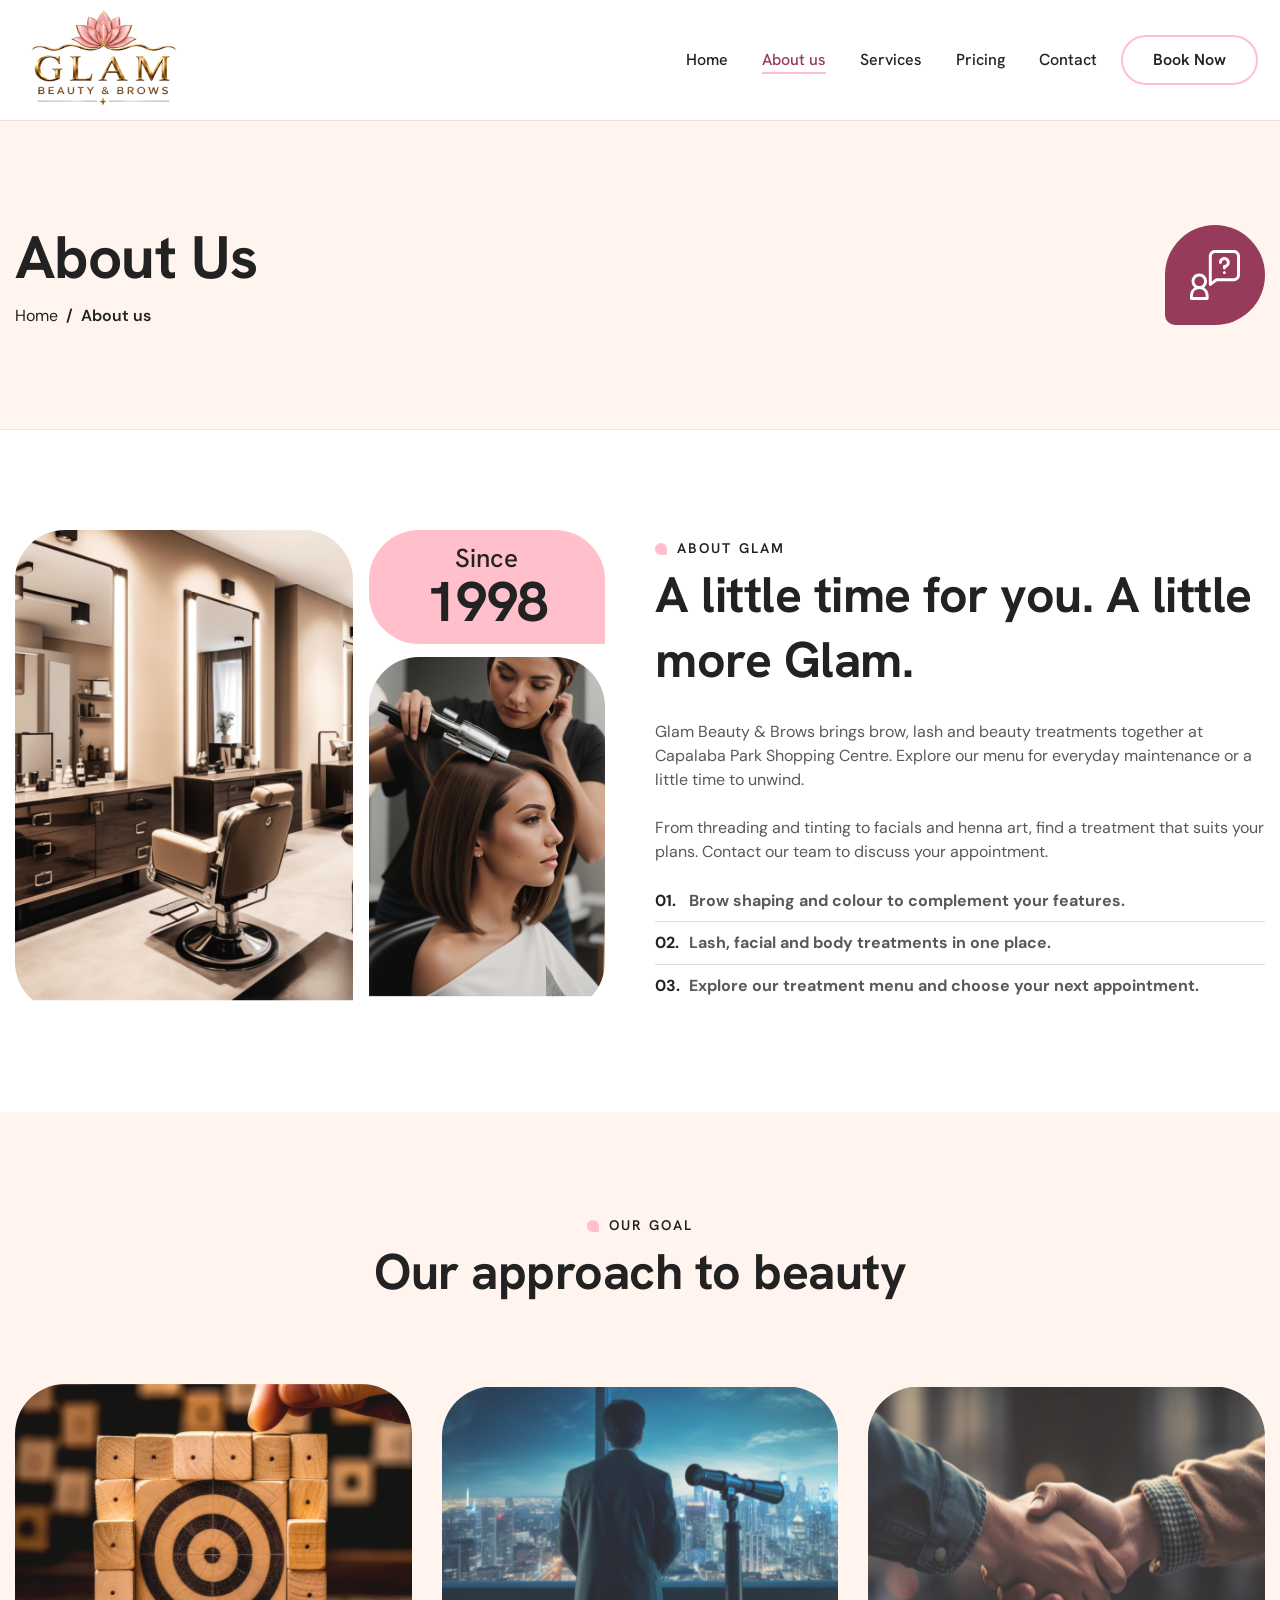
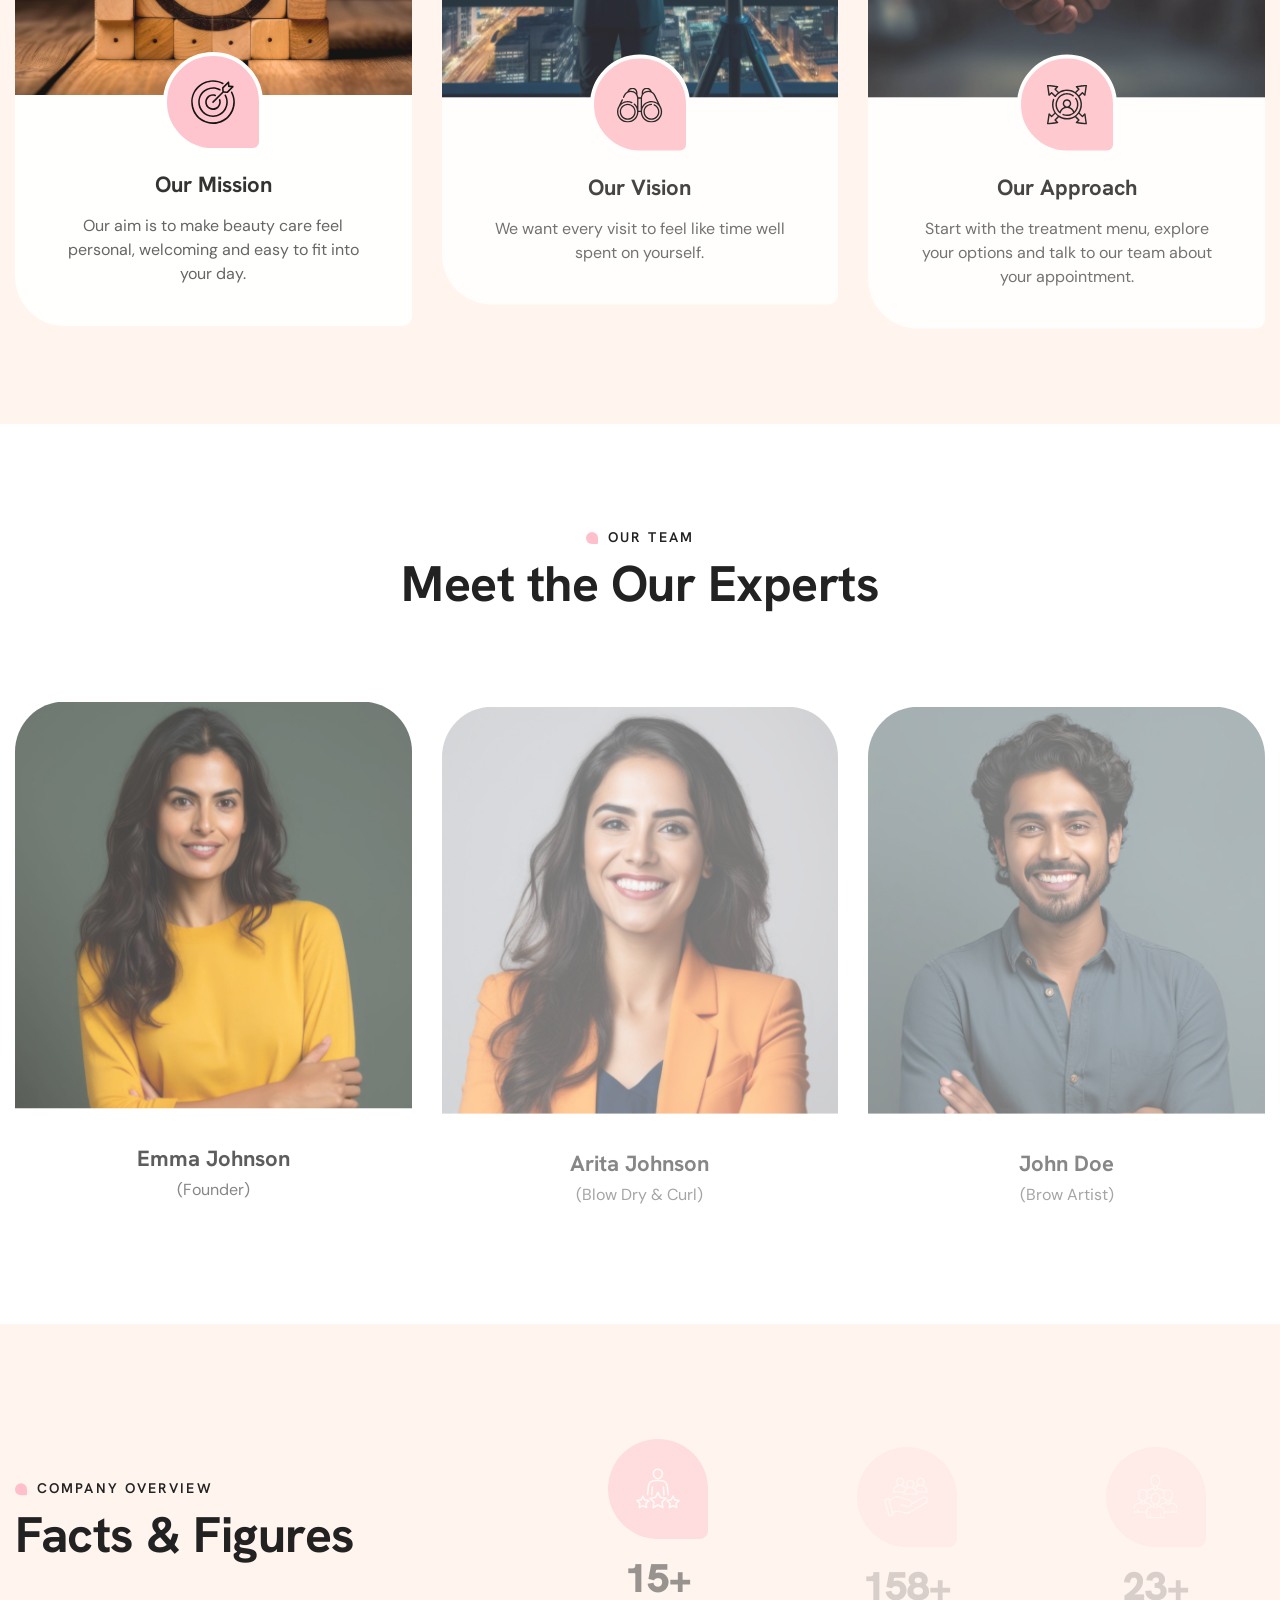
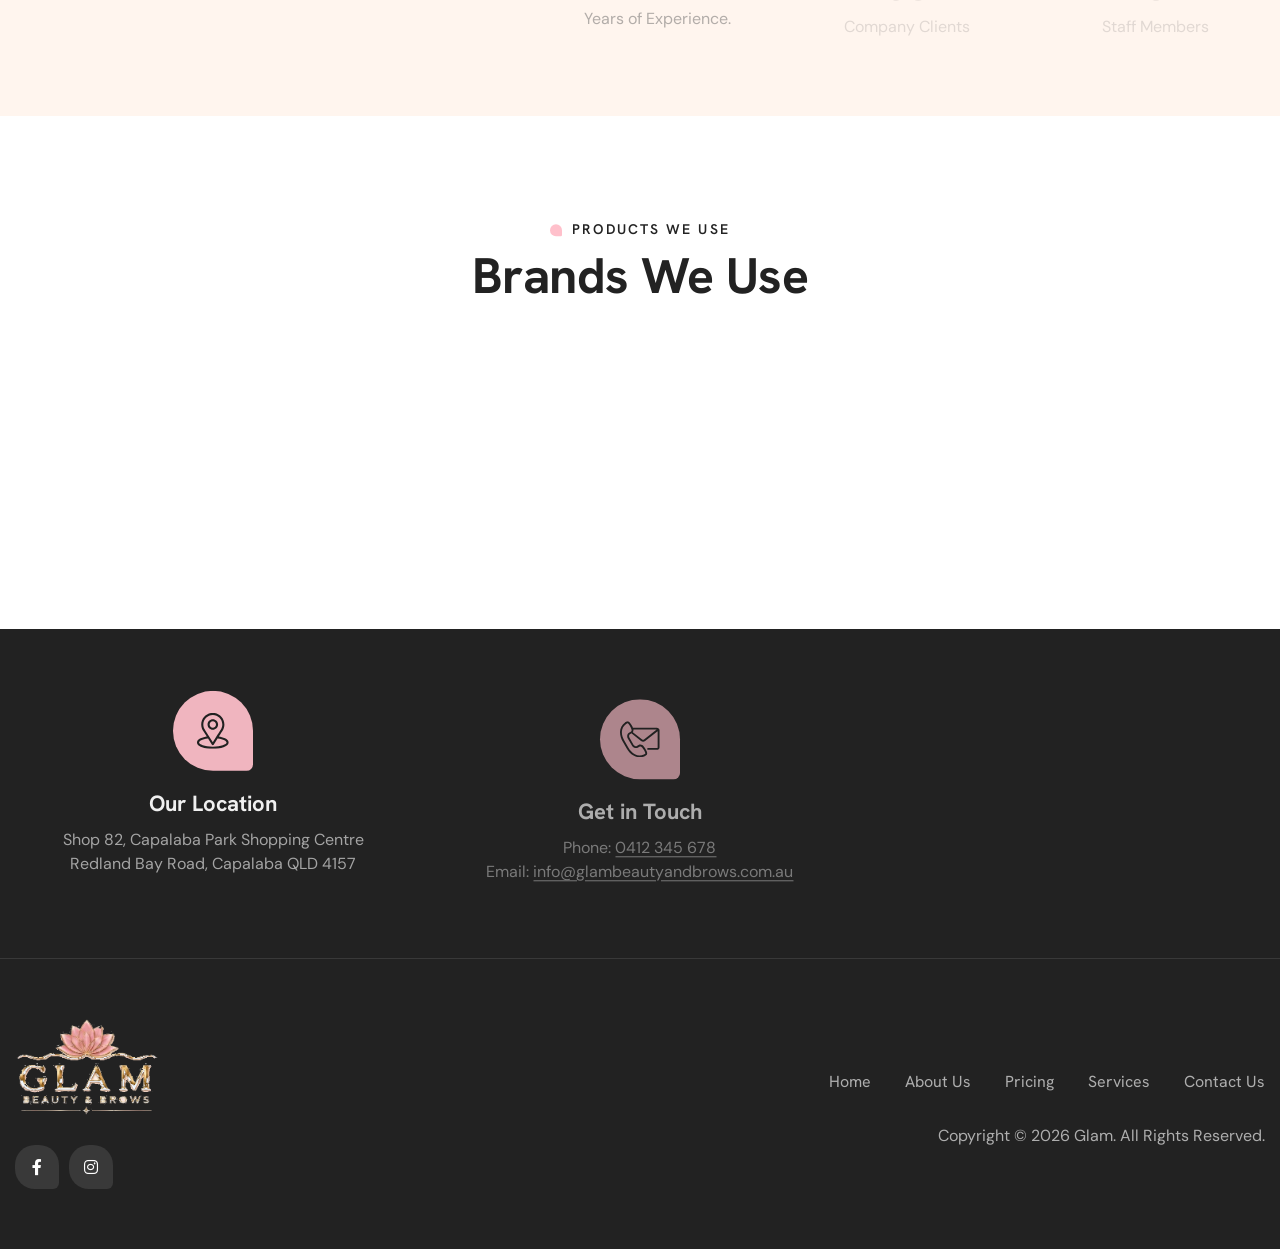
==== commit 4560f7fc: "Add new pricing page and update existing pages with animation classes - Created a new pricing page (" ====
--- a/about.html
+++ b/about.html
@@ -759,5 +759,9 @@
     <!-- Footer End -->
 
     <script src="js/function.js" defer></script>
+    <script src="js/vendor/gsap.min.js" defer></script>
+    <script src="js/vendor/ScrollTrigger.min.js" defer></script>
+    <script src="js/vendor/SplitText.min.js" defer></script>
+    <script src="js/animations.js" defer></script>
   </body>
 </html>
--- a/css/brand.css
+++ b/css/brand.css
@@ -542,3 +542,50 @@
     display: none;
   }
 }
+
+/*
+ * JS motion layer (js/animations.js). Everything here only tweaks what the
+ * scripts drive; with JavaScript off or reduced motion on, none of it applies.
+ */
+
+/* Heading line masks are applied inline by js/animations.js (SplitText line
+   elements), so nothing CSS-side is needed here. */
+
+/* Header hide/show: class toggled by ScrollTrigger, height stays reserved. */
+header.main-header.header-anim-ready {
+  transition: transform 0.4s ease;
+}
+header.main-header.header-anim-ready.header-hidden {
+  transform: translateY(-110%);
+}
+@media (prefers-reduced-motion: reduce) {
+  header.main-header.header-anim-ready {
+    transition: none;
+  }
+  header.main-header.header-anim-ready.header-hidden {
+    transform: none;
+  }
+}
+
+/* Magnetic buttons: brand.css transitions all properties; transform must be
+   owned by GSAP while hovered so the two don't fight. */
+.btn-default[data-anim-bound],
+.salon-button[data-anim-bound] {
+  will-change: transform;
+  transition:
+    color 0.18s ease,
+    background-color 0.18s ease,
+    border-color 0.18s ease;
+}
+
+/* GSAP-driven tickers: the CSS keyframe animation is replaced by tweened
+   transforms. Scroll-velocity tilt is skipped on touch/coarse pointers. */
+.gsap-ticker .feature-ticker-content,
+.gsap-ticker .photo-gallery-content {
+  animation: none;
+}
+@media (hover: none), (pointer: coarse) {
+  .gsap-ticker {
+    transform: none;
+  }
+}
